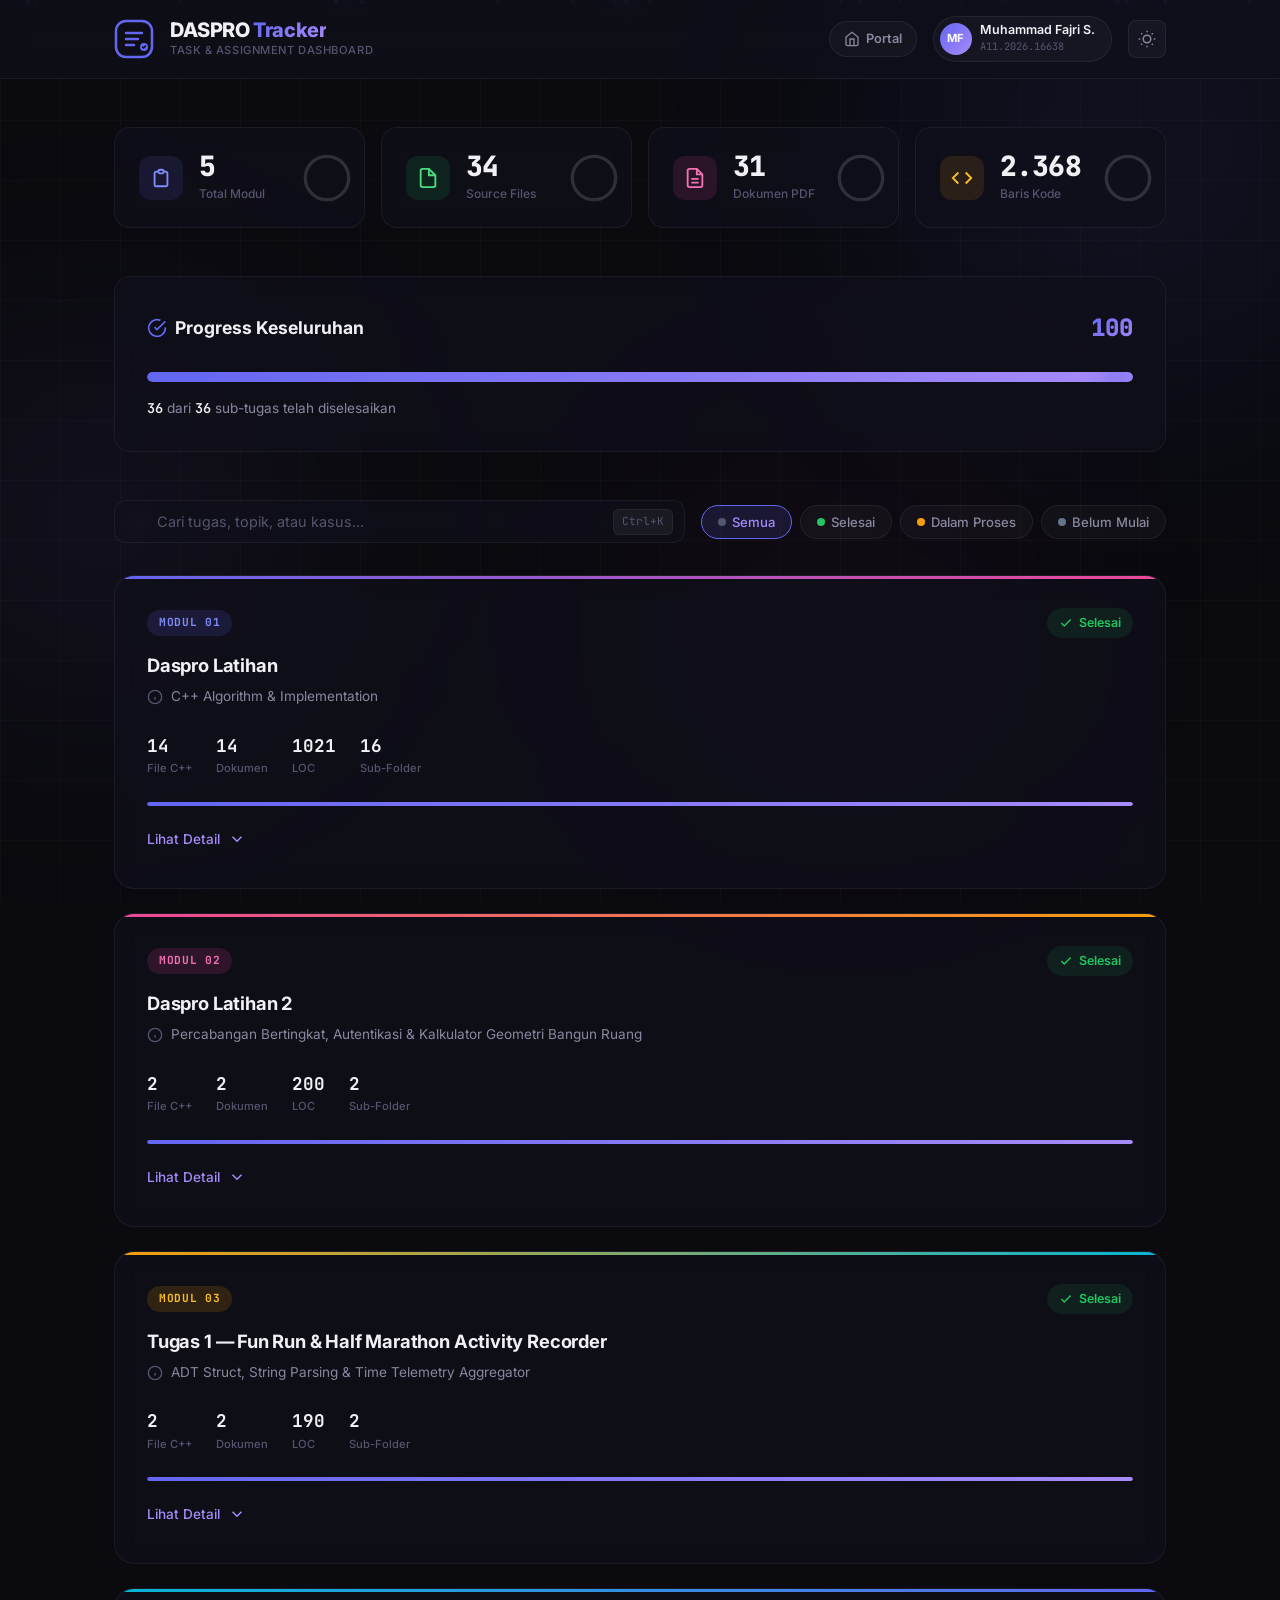
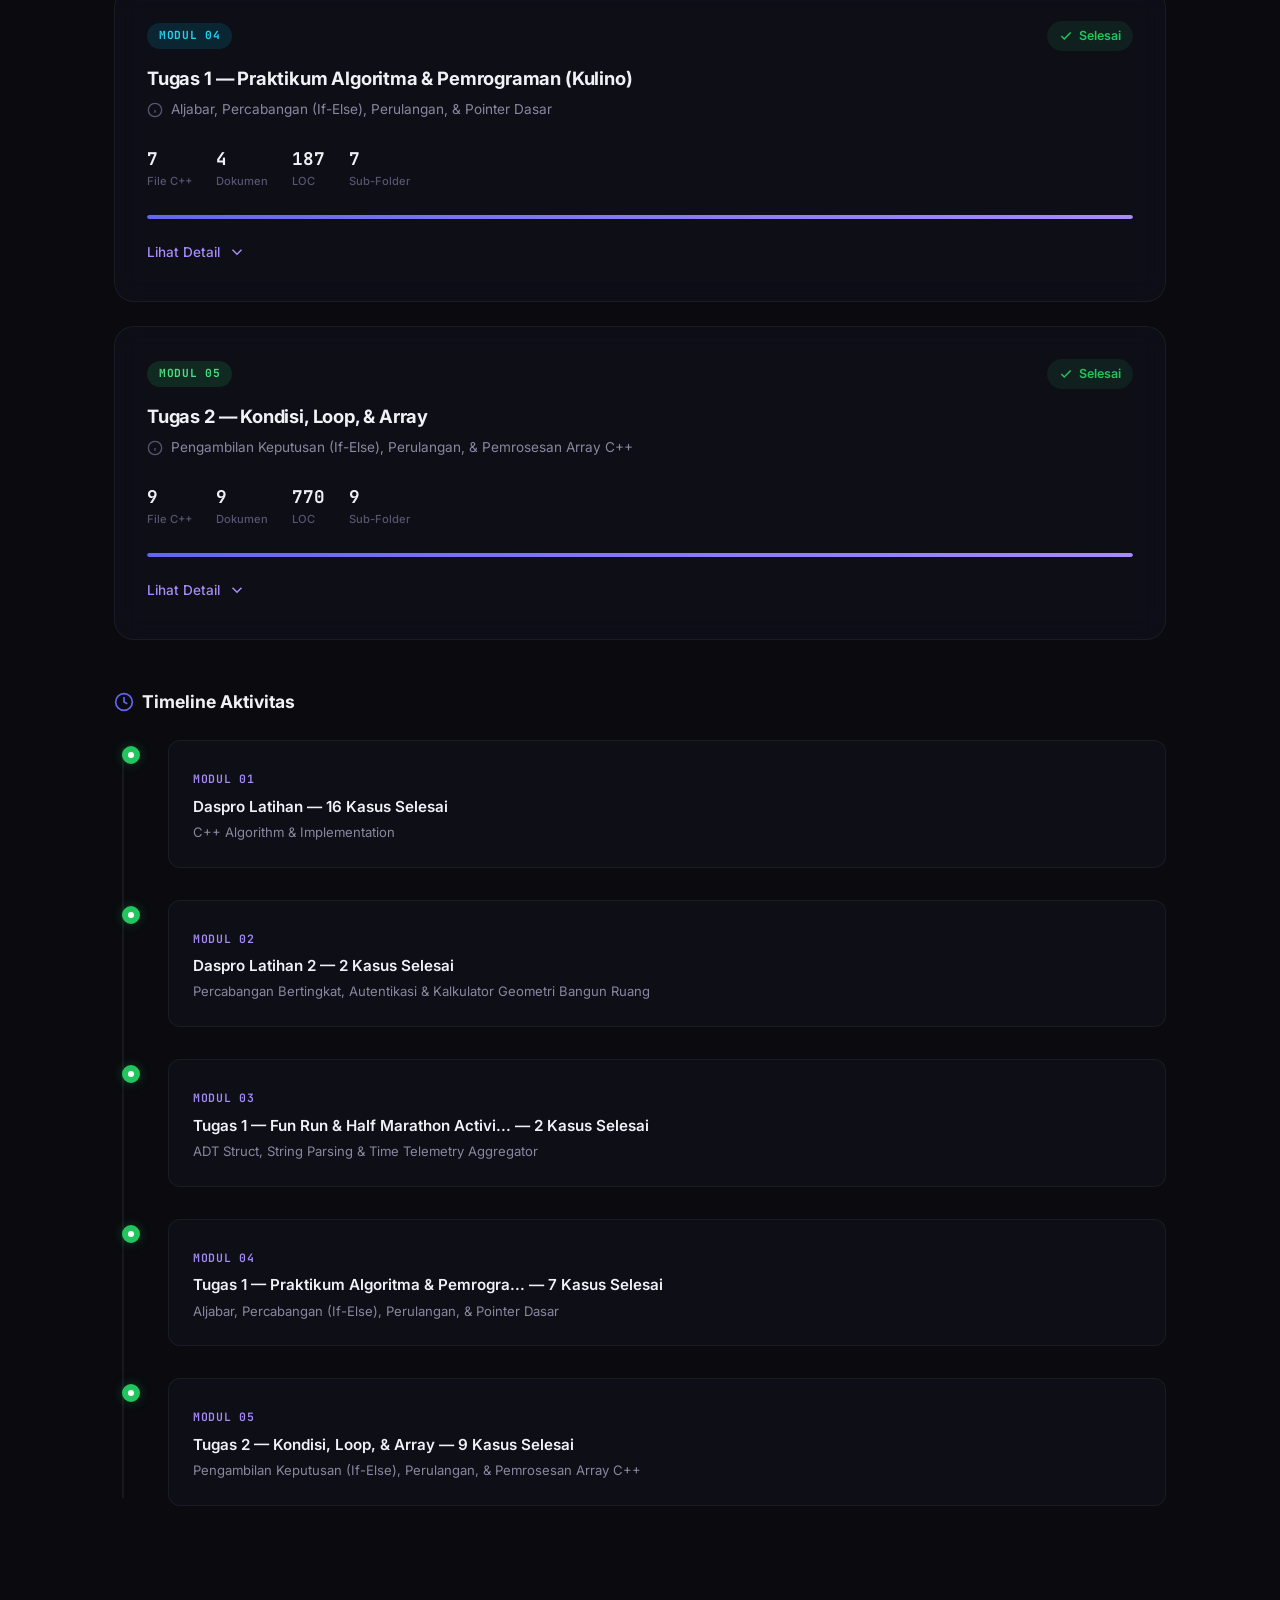
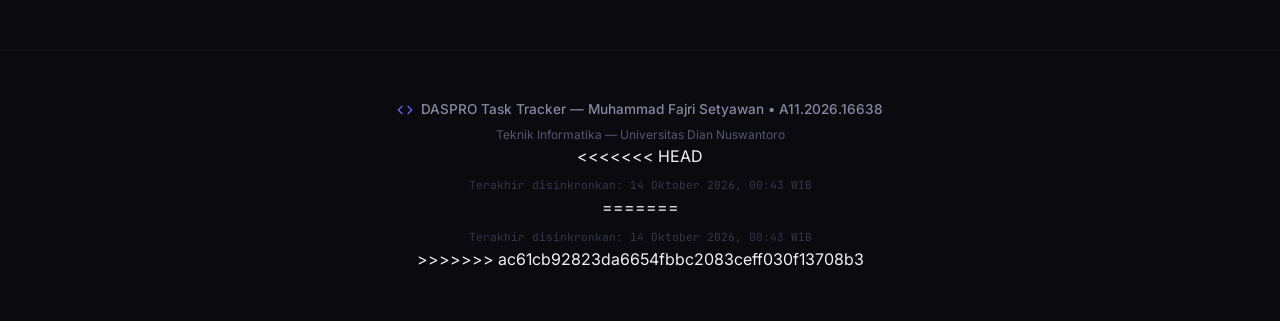
==== task-tracker/index.html @ f9e76f20 "docs(sync): auto-sync assignment catalog, task tracker, and statistics [skip ci]" ====
<!DOCTYPE html>
<html lang="id">
<head>
    <meta charset="UTF-8">
    <meta name="viewport" content="width=device-width, initial-scale=1.0">
    <title>DASPRO Task Tracker — Muhammad Fajri Setyawan</title>
    <meta name="description" content="Dashboard pengecekan tugas Dasar Pemrograman (DASPRO) — Teknik Informatika UDINUS, NIM A11.2026.16638">
    <link rel="preconnect" href="https://fonts.googleapis.com">
    <link rel="preconnect" href="https://fonts.gstatic.com" crossorigin>
    <link href="https://fonts.googleapis.com/css2?family=Inter:wght@300;400;500;600;700;800;900&family=JetBrains+Mono:wght@400;500;600&display=swap" rel="stylesheet">
    <link rel="stylesheet" href="./style.css">
    <link rel="stylesheet" href="/task-tracker/style.css">
</head>
<body>
    <!-- Animated Background -->
    <div class="bg-grid"></div>
    <div class="bg-glow bg-glow-1"></div>
    <div class="bg-glow bg-glow-2"></div>
    <div class="bg-glow bg-glow-3"></div>

    <!-- Floating Particles -->
    <div id="particles"></div>

    <!-- Header -->
    <header class="header">
        <div class="container">
            <div class="header-content">
                <a href="../index.html" class="logo-group" style="text-decoration:none; color:inherit;" title="Kembali ke Portal / Landing Page">
                    <div class="logo-icon">
                        <svg viewBox="0 0 40 40" fill="none">
                            <rect x="2" y="2" width="36" height="36" rx="10" stroke="url(#logoGrad)" stroke-width="2.5"/>
                            <path d="M12 14h16M12 20h12M12 26h8" stroke="url(#logoGrad)" stroke-width="2.5" stroke-linecap="round"/>
                            <circle cx="30" cy="28" r="4" fill="url(#logoGrad)"/>
                            <path d="M28.5 28l1 1 2-2" stroke="#0a0a0f" stroke-width="1.5" stroke-linecap="round" stroke-linejoin="round"/>
                            <defs>
                                <linearGradient id="logoGrad" x1="0" y1="0" x2="40" y2="40">
                                    <stop stop-color="#6366f1"/>
                                    <stop offset="1" stop-color="#a78bfa"/>
                                </linearGradient>
                            </defs>
                        </svg>
                    </div>
                    <div>
                        <h1 class="logo-text">DASPRO <span class="accent">Tracker</span></h1>
                        <p class="logo-sub">Task & Assignment Dashboard</p>
                    </div>
                </a>
                <div class="header-right">
                    <a href="../index.html" class="portal-nav-btn" title="Kembali ke Portal / Landing Page">
                        <svg viewBox="0 0 24 24" fill="none" stroke="currentColor" stroke-width="2" width="16" height="16">
                            <path d="M3 9l9-7 9 7v11a2 2 0 0 1-2 2H5a2 2 0 0 1-2-2z"/>
                            <polyline points="9 22 9 12 15 12 15 22"/>
                        </svg>
                        <span>Portal</span>
                    </a>
                    <div class="student-badge">
                        <div class="avatar">MF</div>
                        <div class="student-info">
                            <span class="student-name">Muhammad Fajri S.</span>
                            <span class="student-nim">A11.2026.16638</span>
                        </div>
                    </div>
                    <button class="theme-toggle" id="themeToggle" title="Toggle Theme">
                        <svg class="icon-sun" viewBox="0 0 24 24" fill="none" stroke="currentColor" stroke-width="2">
                            <circle cx="12" cy="12" r="5"/><path d="M12 1v2M12 21v2M4.22 4.22l1.42 1.42M18.36 18.36l1.42 1.42M1 12h2M21 12h2M4.22 19.78l1.42-1.42M18.36 5.64l1.42-1.42"/>
                        </svg>
                        <svg class="icon-moon" viewBox="0 0 24 24" fill="none" stroke="currentColor" stroke-width="2">
                            <path d="M21 12.79A9 9 0 1111.21 3 7 7 0 0021 12.79z"/>
                        </svg>
                    </button>
                </div>
            </div>
        </div>
    </header>

    <main class="main">
        <div class="container">

            <!-- Stats Overview -->
            <section class="stats-section" id="stats">
                <div class="stats-grid">
                    <div class="stat-card stat-total">
                        <div class="stat-icon">
                            <svg viewBox="0 0 24 24" fill="none" stroke="currentColor" stroke-width="2"><path d="M9 5H7a2 2 0 00-2 2v12a2 2 0 002 2h10a2 2 0 002-2V7a2 2 0 00-2-2h-2M9 5a2 2 0 002 2h2a2 2 0 002-2M9 5a2 2 0 012-2h2a2 2 0 012 2"/></svg>
                        </div>
                        <div class="stat-info">
                            <span class="stat-number" data-target="5">0</span>
                            <span class="stat-label">Total Modul</span>
                        </div>
                        <div class="stat-ring">
                            <svg viewBox="0 0 60 60"><circle cx="30" cy="30" r="26" fill="none" stroke="currentColor" opacity="0.1" stroke-width="4"/><circle class="ring-progress" cx="30" cy="30" r="26" fill="none" stroke="currentColor" stroke-width="4" stroke-linecap="round" stroke-dasharray="163.36" stroke-dashoffset="0"/></svg>
                        </div>
                    </div>
                    <div class="stat-card stat-files">
                        <div class="stat-icon">
                            <svg viewBox="0 0 24 24" fill="none" stroke="currentColor" stroke-width="2"><path d="M13 2H6a2 2 0 00-2 2v16a2 2 0 002 2h12a2 2 0 002-2V9z"/><polyline points="13 2 13 9 20 9"/></svg>
                        </div>
                        <div class="stat-info">
                            <span class="stat-number" data-target="34">0</span>
                            <span class="stat-label">Source Files</span>
                        </div>
                        <div class="stat-ring">
                            <svg viewBox="0 0 60 60"><circle cx="30" cy="30" r="26" fill="none" stroke="currentColor" opacity="0.1" stroke-width="4"/><circle class="ring-progress" cx="30" cy="30" r="26" fill="none" stroke="currentColor" stroke-width="4" stroke-linecap="round" stroke-dasharray="163.36" stroke-dashoffset="0"/></svg>
                        </div>
                    </div>
                    <div class="stat-card stat-docs">
                        <div class="stat-icon">
                            <svg viewBox="0 0 24 24" fill="none" stroke="currentColor" stroke-width="2"><path d="M14 2H6a2 2 0 00-2 2v16a2 2 0 002 2h12a2 2 0 002-2V8z"/><polyline points="14 2 14 8 20 8"/><line x1="16" y1="13" x2="8" y2="13"/><line x1="16" y1="17" x2="8" y2="17"/></svg>
                        </div>
                        <div class="stat-info">
                            <span class="stat-number" data-target="31">0</span>
                            <span class="stat-label">Dokumen PDF</span>
                        </div>
                        <div class="stat-ring">
                            <svg viewBox="0 0 60 60"><circle cx="30" cy="30" r="26" fill="none" stroke="currentColor" opacity="0.1" stroke-width="4"/><circle class="ring-progress" cx="30" cy="30" r="26" fill="none" stroke="currentColor" stroke-width="4" stroke-linecap="round" stroke-dasharray="163.36" stroke-dashoffset="0"/></svg>
                        </div>
                    </div>
                    <div class="stat-card stat-loc">
                        <div class="stat-icon">
                            <svg viewBox="0 0 24 24" fill="none" stroke="currentColor" stroke-width="2"><polyline points="16 18 22 12 16 6"/><polyline points="8 6 2 12 8 18"/></svg>
                        </div>
                        <div class="stat-info">
                            <span class="stat-number" data-target="2368">0</span>
                            <span class="stat-label">Baris Kode</span>
                        </div>
                        <div class="stat-ring">
                            <svg viewBox="0 0 60 60"><circle cx="30" cy="30" r="26" fill="none" stroke="currentColor" opacity="0.1" stroke-width="4"/><circle class="ring-progress" cx="30" cy="30" r="26" fill="none" stroke="currentColor" stroke-width="4" stroke-linecap="round" stroke-dasharray="163.36" stroke-dashoffset="0"/></svg>
                        </div>
                    </div>
                </div>
            </section>

            <!-- Progress Bar -->
            <section class="progress-section">
                <div class="progress-header">
                    <h2 class="section-title">
                        <svg viewBox="0 0 24 24" fill="none" stroke="currentColor" stroke-width="2"><path d="M22 11.08V12a10 10 0 11-5.93-9.14"/><polyline points="22 4 12 14.01 9 11.01"/></svg>
                        Progress Keseluruhan
                    </h2>
                    <span class="progress-percent" id="overallPercent">0%</span>
                </div>
                <div class="progress-bar-container">
                    <div class="progress-bar" id="overallProgress">
                        <div class="progress-glow"></div>
                    </div>
                </div>
                <p class="progress-detail">
                    <span id="completedCount">0</span> dari <span id="totalCount">0</span> sub-tugas telah diselesaikan
                </p>
            </section>

            <!-- Filter / Search -->
            <section class="filter-section">
                <div class="search-box">
                    <svg viewBox="0 0 24 24" fill="none" stroke="currentColor" stroke-width="2"><circle cx="11" cy="11" r="8"/><path d="M21 21l-4.35-4.35"/></svg>
                    <input type="text" id="searchInput" placeholder="Cari tugas, topik, atau kasus..." autocomplete="off">
                    <kbd class="search-shortcut">Ctrl+K</kbd>
                </div>
                <div class="filter-pills">
                    <button class="pill active" data-filter="all">
                        <span class="pill-dot"></span>Semua
                    </button>
                    <button class="pill" data-filter="selesai">
                        <span class="pill-dot done"></span>Selesai
                    </button>
                    <button class="pill" data-filter="proses">
                        <span class="pill-dot progress"></span>Dalam Proses
                    </button>
                    <button class="pill" data-filter="belum">
                        <span class="pill-dot pending"></span>Belum Mulai
                    </button>
                </div>
            </section>

            <!-- Task Cards -->
            <section class="tasks-section" id="tasks">

                <!-- Modul 1: Daspro Latihan -->
                <div class="task-card" data-status="selesai" data-module="1">
                    <div class="card-header">
                        <div class="card-badge modul-1">Modul 01</div>
                        <div class="card-status done">
                            <svg viewBox="0 0 24 24" fill="none" stroke="currentColor" stroke-width="2.5"><polyline points="20 6 9 17 4 12"/></svg>
                            Selesai
                        </div>
                    </div>
                    <h3 class="card-title">Daspro Latihan</h3>
                    <p class="card-topic">
                        <svg viewBox="0 0 24 24" fill="none" stroke="currentColor" stroke-width="2"><circle cx="12" cy="12" r="10"/><path d="M12 16v-4M12 8h.01"/></svg>
                        C++ Algorithm & Implementation
                    </p>
                    <div class="card-stats">
                        <div class="mini-stat">
                            <span class="mini-num">14</span>
                            <span class="mini-label">File C++</span>
                        </div>
                        <div class="mini-stat">
                            <span class="mini-num">14</span>
                            <span class="mini-label">Dokumen</span>
                        </div>
                        <div class="mini-stat">
                            <span class="mini-num">1021</span>
                            <span class="mini-label">LOC</span>
                        </div>
                        <div class="mini-stat">
                            <span class="mini-num">16</span>
                            <span class="mini-label">Sub-Folder</span>
                        </div>
                    </div>
                    <div class="card-progress">
                        <div class="card-progress-bar" style="--progress: 100%"></div>
                    </div>
                    <button class="card-expand" aria-label="Lihat Detail" onclick="toggleExpand(this)">
                        <span>Lihat Detail</span>
                        <svg viewBox="0 0 24 24" fill="none" stroke="currentColor" stroke-width="2"><polyline points="6 9 12 15 18 9"/></svg>
                    </button>
                    <div class="card-details">
                        <div class="details-grid">
                            <div class="detail-item done" data-sub="Kasus 1 — Data Sepatu Sederhana">
                                <div class="check-circle"><svg viewBox="0 0 24 24" fill="none" stroke="currentColor" stroke-width="3"><polyline points="20 6 9 17 4 12"/></svg></div>
                                <div class="detail-info">
                                    <span class="detail-title">Kasus 1 — Data Sepatu Sederhana</span>
                                    <span class="detail-meta">48 LOC • Data Sepatu Sederhana.cpp</span>
                                </div>
                            </div>
                            <div class="detail-item done" data-sub="Kasus 2 — Input Data Sepatu Interaktif">
                                <div class="check-circle"><svg viewBox="0 0 24 24" fill="none" stroke="currentColor" stroke-width="3"><polyline points="20 6 9 17 4 12"/></svg></div>
                                <div class="detail-info">
                                    <span class="detail-title">Kasus 2 — Input Data Sepatu Interaktif</span>
                                    <span class="detail-meta">55 LOC • Input Data Sepatu Interaktif.cpp</span>
                                </div>
                            </div>
                            <div class="detail-item done" data-sub="Kasus 3 — Pencatatan Spesifikasi Lengkap Sepatu">
                                <div class="check-circle"><svg viewBox="0 0 24 24" fill="none" stroke="currentColor" stroke-width="3"><polyline points="20 6 9 17 4 12"/></svg></div>
                                <div class="detail-info">
                                    <span class="detail-title">Kasus 3 — Pencatatan Spesifikasi Lengkap Sepatu</span>
                                    <span class="detail-meta">66 LOC • Pencatatan Spesifikasi Lengkap Sepatu.cpp</span>
                                </div>
                            </div>
                            <div class="detail-item done" data-sub="Kasus 4 — Kalkulasi Nilai Total Aset Stok Sepatu">
                                <div class="check-circle"><svg viewBox="0 0 24 24" fill="none" stroke="currentColor" stroke-width="3"><polyline points="20 6 9 17 4 12"/></svg></div>
                                <div class="detail-info">
                                    <span class="detail-title">Kasus 4 — Kalkulasi Nilai Total Aset Stok Sepatu</span>
                                    <span class="detail-meta">54 LOC • Kalkulasi Nilai Total Aset Stok Sepatu.cpp</span>
                                </div>
                            </div>
                            <div class="detail-item done" data-sub="Kasus 5 — Infografis Koleksi Kendaraan Mahasiswa ADT dan Array">
                                <div class="check-circle"><svg viewBox="0 0 24 24" fill="none" stroke="currentColor" stroke-width="3"><polyline points="20 6 9 17 4 12"/></svg></div>
                                <div class="detail-info">
                                    <span class="detail-title">Kasus 5 — Infografis Koleksi Kendaraan Mahasiswa ADT dan Array</span>
                                    <span class="detail-meta">122 LOC • Koleksi Kendaraan Mahasiswa ADT dan Array.cpp</span>
                                </div>
                            </div>
                            <div class="detail-item done" data-sub="Kasus 6 — Inventaris Barang Pribadi Mahasiswa">
                                <div class="check-circle"><svg viewBox="0 0 24 24" fill="none" stroke="currentColor" stroke-width="3"><polyline points="20 6 9 17 4 12"/></svg></div>
                                <div class="detail-info">
                                    <span class="detail-title">Kasus 6 — Inventaris Barang Pribadi Mahasiswa</span>
                                    <span class="detail-meta">116 LOC • Inventaris Barang Pribadi Mahasiswa.cpp</span>
                                </div>
                            </div>
                            <div class="detail-item done" data-sub="Kasus 7 — Estimasi Tinggi Gedung">
                                <div class="check-circle"><svg viewBox="0 0 24 24" fill="none" stroke="currentColor" stroke-width="3"><polyline points="20 6 9 17 4 12"/></svg></div>
                                <div class="detail-info">
                                    <span class="detail-title">Kasus 7 — Estimasi Tinggi Gedung</span>
                                    <span class="detail-meta">102 LOC • Gedung Udinus.cpp</span>
                                </div>
                            </div>
                            <div class="detail-item done" data-sub="Kasus 1 — Data KTP">
                                <div class="check-circle"><svg viewBox="0 0 24 24" fill="none" stroke="currentColor" stroke-width="3"><polyline points="20 6 9 17 4 12"/></svg></div>
                                <div class="detail-info">
                                    <span class="detail-title">Kasus 1 — Data KTP</span>
                                    <span class="detail-meta">63 LOC • Data KTP.cpp</span>
                                </div>
                            </div>
                            <div class="detail-item done" data-sub="Kasus 2 — Perhitungan Volume Balok">
                                <div class="check-circle"><svg viewBox="0 0 24 24" fill="none" stroke="currentColor" stroke-width="3"><polyline points="20 6 9 17 4 12"/></svg></div>
                                <div class="detail-info">
                                    <span class="detail-title">Kasus 2 — Perhitungan Volume Balok</span>
                                    <span class="detail-meta">44 LOC • Perhitungan Volume Balok.cpp</span>
                                </div>
                            </div>
                            <div class="detail-item done" data-sub="Kasus 3 — Rata Rata Volume Dua Kardus">
                                <div class="check-circle"><svg viewBox="0 0 24 24" fill="none" stroke="currentColor" stroke-width="3"><polyline points="20 6 9 17 4 12"/></svg></div>
                                <div class="detail-info">
                                    <span class="detail-title">Kasus 3 — Rata Rata Volume Dua Kardus</span>
                                    <span class="detail-meta">68 LOC • Rata Rata Volume Dua Kardus.cpp</span>
                                </div>
                            </div>
                            <div class="detail-item done" data-sub="Kasus 4 — Fungsi Matematika Persamaan Kubik">
                                <div class="check-circle"><svg viewBox="0 0 24 24" fill="none" stroke="currentColor" stroke-width="3"><polyline points="20 6 9 17 4 12"/></svg></div>
                                <div class="detail-info">
                                    <span class="detail-title">Kasus 4 — Fungsi Matematika Persamaan Kubik</span>
                                    <span class="detail-meta">37 LOC • Fungsi Matematika Persamaan Kubik.cpp</span>
                                </div>
                            </div>
                            <div class="detail-item done" data-sub="Kasus 5 — Kepemilikan Sepatu Mahasiswa">
                                <div class="check-circle"><svg viewBox="0 0 24 24" fill="none" stroke="currentColor" stroke-width="3"><polyline points="20 6 9 17 4 12"/></svg></div>
                                <div class="detail-info">
                                    <span class="detail-title">Kasus 5 — Kepemilikan Sepatu Mahasiswa</span>
                                    <span class="detail-meta">96 LOC • Kepemilikan Sepatu Mahasiswa.cpp</span>
                                </div>
                            </div>
                            <div class="detail-item done" data-sub="Kasus 6 — Perbandingan Dan Pengurutan 3 Bilangan">
                                <div class="check-circle"><svg viewBox="0 0 24 24" fill="none" stroke="currentColor" stroke-width="3"><polyline points="20 6 9 17 4 12"/></svg></div>
                                <div class="detail-info">
                                    <span class="detail-title">Kasus 6 — Perbandingan Dan Pengurutan 3 Bilangan</span>
                                    <span class="detail-meta">77 LOC • Perbandingan Dan Pengurutan 3 Bilangan.cpp</span>
                                </div>
                            </div>
                            <div class="detail-item done" data-sub="Kasus 7 — Konversi Angka Menjadi Kata">
                                <div class="check-circle"><svg viewBox="0 0 24 24" fill="none" stroke="currentColor" stroke-width="3"><polyline points="20 6 9 17 4 12"/></svg></div>
                                <div class="detail-info">
                                    <span class="detail-title">Kasus 7 — Konversi Angka Menjadi Kata</span>
                                    <span class="detail-meta">73 LOC • Konversi Angka Menjadi Kata.cpp</span>
                                </div>
                            </div>
                        </div>
                    </div>
                </div>

                <!-- Modul 2: Daspro Latihan 2 -->
                <div class="task-card" data-status="selesai" data-module="2">
                    <div class="card-header">
                        <div class="card-badge modul-2">Modul 02</div>
                        <div class="card-status done">
                            <svg viewBox="0 0 24 24" fill="none" stroke="currentColor" stroke-width="2.5"><polyline points="20 6 9 17 4 12"/></svg>
                            Selesai
                        </div>
                    </div>
                    <h3 class="card-title">Daspro Latihan 2</h3>
                    <p class="card-topic">
                        <svg viewBox="0 0 24 24" fill="none" stroke="currentColor" stroke-width="2"><circle cx="12" cy="12" r="10"/><path d="M12 16v-4M12 8h.01"/></svg>
                        Percabangan Bertingkat, Autentikasi & Kalkulator Geometri Bangun Ruang
                    </p>
                    <div class="card-stats">
                        <div class="mini-stat">
                            <span class="mini-num">2</span>
                            <span class="mini-label">File C++</span>
                        </div>
                        <div class="mini-stat">
                            <span class="mini-num">2</span>
                            <span class="mini-label">Dokumen</span>
                        </div>
                        <div class="mini-stat">
                            <span class="mini-num">200</span>
                            <span class="mini-label">LOC</span>
                        </div>
                        <div class="mini-stat">
                            <span class="mini-num">2</span>
                            <span class="mini-label">Sub-Folder</span>
                        </div>
                    </div>
                    <div class="card-progress">
                        <div class="card-progress-bar" style="--progress: 100%"></div>
                    </div>
                    <button class="card-expand" aria-label="Lihat Detail" onclick="toggleExpand(this)">
                        <span>Lihat Detail</span>
                        <svg viewBox="0 0 24 24" fill="none" stroke="currentColor" stroke-width="2"><polyline points="6 9 12 15 18 9"/></svg>
                    </button>
                    <div class="card-details">
                        <div class="details-grid">
                            <div class="detail-item done" data-sub="Kasus 1 — Autentikasi Login Bertingkat">
                                <div class="check-circle"><svg viewBox="0 0 24 24" fill="none" stroke="currentColor" stroke-width="3"><polyline points="20 6 9 17 4 12"/></svg></div>
                                <div class="detail-info">
                                    <span class="detail-title">Kasus 1 — Autentikasi Login Bertingkat</span>
                                    <span class="detail-meta">77 LOC • Autentikasi Login Bertingkat.cpp</span>
                                </div>
                            </div>
                            <div class="detail-item done" data-sub="Kasus 2 — Kalkulator Geometri Bangun Ruang">
                                <div class="check-circle"><svg viewBox="0 0 24 24" fill="none" stroke="currentColor" stroke-width="3"><polyline points="20 6 9 17 4 12"/></svg></div>
                                <div class="detail-info">
                                    <span class="detail-title">Kasus 2 — Kalkulator Geometri Bangun Ruang</span>
                                    <span class="detail-meta">123 LOC • Kalkulator Geometri Bangun Ruang.cpp</span>
                                </div>
                            </div>
                        </div>
                    </div>
                </div>

                <!-- Modul 3: Tugas 1 — Fun Run & Half Marathon Activity Recorder -->
                <div class="task-card" data-status="selesai" data-module="3">
                    <div class="card-header">
                        <div class="card-badge modul-3">Modul 03</div>
                        <div class="card-status done">
                            <svg viewBox="0 0 24 24" fill="none" stroke="currentColor" stroke-width="2.5"><polyline points="20 6 9 17 4 12"/></svg>
                            Selesai
                        </div>
                    </div>
                    <h3 class="card-title">Tugas 1 — Fun Run & Half Marathon Activity Recorder</h3>
                    <p class="card-topic">
                        <svg viewBox="0 0 24 24" fill="none" stroke="currentColor" stroke-width="2"><circle cx="12" cy="12" r="10"/><path d="M12 16v-4M12 8h.01"/></svg>
                        ADT Struct, String Parsing & Time Telemetry Aggregator
                    </p>
                    <div class="card-stats">
                        <div class="mini-stat">
                            <span class="mini-num">2</span>
                            <span class="mini-label">File C++</span>
                        </div>
                        <div class="mini-stat">
                            <span class="mini-num">2</span>
                            <span class="mini-label">Dokumen</span>
                        </div>
                        <div class="mini-stat">
                            <span class="mini-num">190</span>
                            <span class="mini-label">LOC</span>
                        </div>
                        <div class="mini-stat">
                            <span class="mini-num">2</span>
                            <span class="mini-label">Sub-Folder</span>
                        </div>
                    </div>
                    <div class="card-progress">
                        <div class="card-progress-bar" style="--progress: 100%"></div>
                    </div>
                    <button class="card-expand" aria-label="Lihat Detail" onclick="toggleExpand(this)">
                        <span>Lihat Detail</span>
                        <svg viewBox="0 0 24 24" fill="none" stroke="currentColor" stroke-width="2"><polyline points="6 9 12 15 18 9"/></svg>
                    </button>
                    <div class="card-details">
                        <div class="details-grid">
                            <div class="detail-item done" data-sub="Pencatatan Data Lari Circle Nadia (ADT Struct)">
                                <div class="check-circle"><svg viewBox="0 0 24 24" fill="none" stroke="currentColor" stroke-width="3"><polyline points="20 6 9 17 4 12"/></svg></div>
                                <div class="detail-info">
                                    <span class="detail-title">Pencatatan Data Lari Circle Nadia (ADT Struct)</span>
                                    <span class="detail-meta">101 LOC • CircleLari.cpp</span>
                                </div>
                            </div>
                            <div class="detail-item done" data-sub="Rekap KM Splits Half-Marathon (ADT Struct)">
                                <div class="check-circle"><svg viewBox="0 0 24 24" fill="none" stroke="currentColor" stroke-width="3"><polyline points="20 6 9 17 4 12"/></svg></div>
                                <div class="detail-info">
                                    <span class="detail-title">Rekap KM Splits Half-Marathon (ADT Struct)</span>
                                    <span class="detail-meta">89 LOC • HalfMarathon.cpp</span>
                                </div>
                            </div>
                        </div>
                    </div>
                </div>

                <!-- Modul 4: Tugas 1 — Praktikum Algoritma & Pemrograman (Kulino) -->
                <div class="task-card" data-status="selesai" data-module="4">
                    <div class="card-header">
                        <div class="card-badge modul-4">Modul 04</div>
                        <div class="card-status done">
                            <svg viewBox="0 0 24 24" fill="none" stroke="currentColor" stroke-width="2.5"><polyline points="20 6 9 17 4 12"/></svg>
                            Selesai
                        </div>
                    </div>
                    <h3 class="card-title">Tugas 1 — Praktikum Algoritma & Pemrograman (Kulino)</h3>
                    <p class="card-topic">
                        <svg viewBox="0 0 24 24" fill="none" stroke="currentColor" stroke-width="2"><circle cx="12" cy="12" r="10"/><path d="M12 16v-4M12 8h.01"/></svg>
                        Aljabar, Percabangan (If-Else), Perulangan, & Pointer Dasar
                    </p>
                    <div class="card-stats">
                        <div class="mini-stat">
                            <span class="mini-num">7</span>
                            <span class="mini-label">File C++</span>
                        </div>
                        <div class="mini-stat">
                            <span class="mini-num">4</span>
                            <span class="mini-label">Dokumen</span>
                        </div>
                        <div class="mini-stat">
                            <span class="mini-num">187</span>
                            <span class="mini-label">LOC</span>
                        </div>
                        <div class="mini-stat">
                            <span class="mini-num">7</span>
                            <span class="mini-label">Sub-Folder</span>
                        </div>
                    </div>
                    <div class="card-progress">
                        <div class="card-progress-bar" style="--progress: 100%"></div>
                    </div>
                    <button class="card-expand" aria-label="Lihat Detail" onclick="toggleExpand(this)">
                        <span>Lihat Detail</span>
                        <svg viewBox="0 0 24 24" fill="none" stroke="currentColor" stroke-width="2"><polyline points="6 9 12 15 18 9"/></svg>
                    </button>
                    <div class="card-details">
                        <div class="details-grid">
                            <div class="detail-item done" data-sub="Kasus 1 — A11.2026.16638">
                                <div class="check-circle"><svg viewBox="0 0 24 24" fill="none" stroke="currentColor" stroke-width="3"><polyline points="20 6 9 17 4 12"/></svg></div>
                                <div class="detail-info">
                                    <span class="detail-title">Kasus 1 — A11.2026.16638</span>
                                    <span class="detail-meta">34 LOC • PAS_Kasus1_A11.2026.16638.cpp</span>
                                </div>
                            </div>
                            <div class="detail-item done" data-sub="Kasus 2 — A11.2026.16638">
                                <div class="check-circle"><svg viewBox="0 0 24 24" fill="none" stroke="currentColor" stroke-width="3"><polyline points="20 6 9 17 4 12"/></svg></div>
                                <div class="detail-info">
                                    <span class="detail-title">Kasus 2 — A11.2026.16638</span>
                                    <span class="detail-meta">29 LOC • PAS_Kasus2_A11.2026.16638.cpp</span>
                                </div>
                            </div>
                            <div class="detail-item done" data-sub="Kasus 3 — A11.2026.16638">
                                <div class="check-circle"><svg viewBox="0 0 24 24" fill="none" stroke="currentColor" stroke-width="3"><polyline points="20 6 9 17 4 12"/></svg></div>
                                <div class="detail-info">
                                    <span class="detail-title">Kasus 3 — A11.2026.16638</span>
                                    <span class="detail-meta">21 LOC • PAS_Kasus3_A11.2026.16638.cpp</span>
                                </div>
                            </div>
                            <div class="detail-item done" data-sub="Kasus 4 — A11.2026.16638">
                                <div class="check-circle"><svg viewBox="0 0 24 24" fill="none" stroke="currentColor" stroke-width="3"><polyline points="20 6 9 17 4 12"/></svg></div>
                                <div class="detail-info">
                                    <span class="detail-title">Kasus 4 — A11.2026.16638</span>
                                    <span class="detail-meta">29 LOC • PAS_Kasus4_A11.2026.16638.cpp</span>
                                </div>
                            </div>
                            <div class="detail-item done" data-sub="Kasus 4 — A11.2026.16638">
                                <div class="check-circle"><svg viewBox="0 0 24 24" fill="none" stroke="currentColor" stroke-width="3"><polyline points="20 6 9 17 4 12"/></svg></div>
                                <div class="detail-info">
                                    <span class="detail-title">Kasus 4 — A11.2026.16638</span>
                                    <span class="detail-meta">0 B • PAS_Kasus4_A11.2026.16638.h</span>
                                </div>
                            </div>
                            <div class="detail-item done" data-sub="Kasus 5 — A11.2026.16638">
                                <div class="check-circle"><svg viewBox="0 0 24 24" fill="none" stroke="currentColor" stroke-width="3"><polyline points="20 6 9 17 4 12"/></svg></div>
                                <div class="detail-info">
                                    <span class="detail-title">Kasus 5 — A11.2026.16638</span>
                                    <span class="detail-meta">18 LOC • PAS_Kasus5_A11.2026.16638.cpp</span>
                                </div>
                            </div>
                            <div class="detail-item done" data-sub="Kasus 6 — A11.2026.16638">
                                <div class="check-circle"><svg viewBox="0 0 24 24" fill="none" stroke="currentColor" stroke-width="3"><polyline points="20 6 9 17 4 12"/></svg></div>
                                <div class="detail-info">
                                    <span class="detail-title">Kasus 6 — A11.2026.16638</span>
                                    <span class="detail-meta">36 LOC • PAS_Kasus6_A11.2026.16638.cpp</span>
                                </div>
                            </div>
                            <div class="detail-item done" data-sub="Kasus 6 — A11.2026.16638">
                                <div class="check-circle"><svg viewBox="0 0 24 24" fill="none" stroke="currentColor" stroke-width="3"><polyline points="20 6 9 17 4 12"/></svg></div>
                                <div class="detail-info">
                                    <span class="detail-title">Kasus 6 — A11.2026.16638</span>
                                    <span class="detail-meta">0 B • PAS_Kasus6_A11.2026.16638.h</span>
                                </div>
                            </div>
                            <div class="detail-item done" data-sub="Kasus 7 — A11.2026.16638">
                                <div class="check-circle"><svg viewBox="0 0 24 24" fill="none" stroke="currentColor" stroke-width="3"><polyline points="20 6 9 17 4 12"/></svg></div>
                                <div class="detail-info">
                                    <span class="detail-title">Kasus 7 — A11.2026.16638</span>
                                    <span class="detail-meta">20 LOC • PAS_Kasus7_A11.2026.16638.cpp</span>
                                </div>
                            </div>
                        </div>
                    </div>
                </div>

                <!-- Modul 5: Tugas 2 — Kondisi, Loop, & Array -->
                <div class="task-card" data-status="selesai" data-module="5">
                    <div class="card-header">
                        <div class="card-badge modul-5">Modul 05</div>
                        <div class="card-status done">
                            <svg viewBox="0 0 24 24" fill="none" stroke="currentColor" stroke-width="2.5"><polyline points="20 6 9 17 4 12"/></svg>
                            Selesai
                        </div>
                    </div>
                    <h3 class="card-title">Tugas 2 — Kondisi, Loop, & Array</h3>
                    <p class="card-topic">
                        <svg viewBox="0 0 24 24" fill="none" stroke="currentColor" stroke-width="2"><circle cx="12" cy="12" r="10"/><path d="M12 16v-4M12 8h.01"/></svg>
                        Pengambilan Keputusan (If-Else), Perulangan, & Pemrosesan Array C++
                    </p>
                    <div class="card-stats">
                        <div class="mini-stat">
                            <span class="mini-num">9</span>
                            <span class="mini-label">File C++</span>
                        </div>
                        <div class="mini-stat">
                            <span class="mini-num">9</span>
                            <span class="mini-label">Dokumen</span>
                        </div>
                        <div class="mini-stat">
                            <span class="mini-num">770</span>
                            <span class="mini-label">LOC</span>
                        </div>
                        <div class="mini-stat">
                            <span class="mini-num">9</span>
                            <span class="mini-label">Sub-Folder</span>
                        </div>
                    </div>
                    <div class="card-progress">
                        <div class="card-progress-bar" style="--progress: 100%"></div>
                    </div>
                    <button class="card-expand" aria-label="Lihat Detail" onclick="toggleExpand(this)">
                        <span>Lihat Detail</span>
                        <svg viewBox="0 0 24 24" fill="none" stroke="currentColor" stroke-width="2"><polyline points="6 9 12 15 18 9"/></svg>
                    </button>
                    <div class="card-details">
                        <div class="details-grid">
                            <div class="detail-item done" data-sub="Kasus 1 — Membandingkan Harga Sepatu">
                                <div class="check-circle"><svg viewBox="0 0 24 24" fill="none" stroke="currentColor" stroke-width="3"><polyline points="20 6 9 17 4 12"/></svg></div>
                                <div class="detail-info">
                                    <span class="detail-title">Kasus 1 — Membandingkan Harga Sepatu</span>
                                    <span class="detail-meta">121 LOC • Membandingkan Harga Sepatu.cpp</span>
                                </div>
                            </div>
                            <div class="detail-item done" data-sub="Kasus 2 — Data Sepatu Anggota Circle Lari">
                                <div class="check-circle"><svg viewBox="0 0 24 24" fill="none" stroke="currentColor" stroke-width="3"><polyline points="20 6 9 17 4 12"/></svg></div>
                                <div class="detail-info">
                                    <span class="detail-title">Kasus 2 — Data Sepatu Anggota Circle Lari</span>
                                    <span class="detail-meta">94 LOC • Data Sepatu Anggota Circle Lari.cpp</span>
                                </div>
                            </div>
                            <div class="detail-item done" data-sub="Kasus 3 — Mencari Nilai Terbesar Dari 5 Data Sepatu">
                                <div class="check-circle"><svg viewBox="0 0 24 24" fill="none" stroke="currentColor" stroke-width="3"><polyline points="20 6 9 17 4 12"/></svg></div>
                                <div class="detail-info">
                                    <span class="detail-title">Kasus 3 — Mencari Nilai Terbesar Dari 5 Data Sepatu</span>
                                    <span class="detail-meta">67 LOC • Mencari Nilai Terbesar Dari 5 Data Sepatu.cpp</span>
                                </div>
                            </div>
                            <div class="detail-item done" data-sub="Kasus 4 — Modifikasi Pengaturan Dari Besar ke Kecil">
                                <div class="check-circle"><svg viewBox="0 0 24 24" fill="none" stroke="currentColor" stroke-width="3"><polyline points="20 6 9 17 4 12"/></svg></div>
                                <div class="detail-info">
                                    <span class="detail-title">Kasus 4 — Modifikasi Pengaturan Dari Besar ke Kecil</span>
                                    <span class="detail-meta">80 LOC • Modifikasi Pengaturan Dari Besar ke Kecil.cpp</span>
                                </div>
                            </div>
                            <div class="detail-item done" data-sub="Kasus 5 — Analisis Klasifikasi Karakteristik Bilangan Bulat">
                                <div class="check-circle"><svg viewBox="0 0 24 24" fill="none" stroke="currentColor" stroke-width="3"><polyline points="20 6 9 17 4 12"/></svg></div>
                                <div class="detail-info">
                                    <span class="detail-title">Kasus 5 — Analisis Klasifikasi Karakteristik Bilangan Bulat</span>
                                    <span class="detail-meta">90 LOC • Analisis Klasifikasi Karakteristik Bilangan Bulat.cpp</span>
                                </div>
                            </div>
                            <div class="detail-item done" data-sub="Kasus 6 — Pengurutan Tiga Bilangan Bulat Dari Nilai Terbesar Menuju terkecil">
                                <div class="check-circle"><svg viewBox="0 0 24 24" fill="none" stroke="currentColor" stroke-width="3"><polyline points="20 6 9 17 4 12"/></svg></div>
                                <div class="detail-info">
                                    <span class="detail-title">Kasus 6 — Pengurutan Tiga Bilangan Bulat Dari Nilai Terbesar Menuju terkecil</span>
                                    <span class="detail-meta">82 LOC • Pengurutan Tiga Bilangan Bulat Dari Nilai Terbesar Menuju terkecil.cpp</span>
                                </div>
                            </div>
                            <div class="detail-item done" data-sub="Kasus 7 — Translasi Bilangan Bulat Rentang 1 - 100 Menjadi String">
                                <div class="check-circle"><svg viewBox="0 0 24 24" fill="none" stroke="currentColor" stroke-width="3"><polyline points="20 6 9 17 4 12"/></svg></div>
                                <div class="detail-info">
                                    <span class="detail-title">Kasus 7 — Translasi Bilangan Bulat Rentang 1 - 100 Menjadi String</span>
                                    <span class="detail-meta">101 LOC • Translasi Bilangan Bulat Rentang 1 - 100 Menjadi String.cpp</span>
                                </div>
                            </div>
                            <div class="detail-item done" data-sub="Kasus 8 — Translasi Kode Angka Menjadi Teks Representasif Menggunakan Struktur Pemilihan Bertingkat">
                                <div class="check-circle"><svg viewBox="0 0 24 24" fill="none" stroke="currentColor" stroke-width="3"><polyline points="20 6 9 17 4 12"/></svg></div>
                                <div class="detail-info">
                                    <span class="detail-title">Kasus 8 — Translasi Kode Angka Menjadi Teks Representasif Menggunakan Struktur Pemilihan Bertingkat</span>
                                    <span class="detail-meta">69 LOC • Translasi Kode Angka Menjadi Teks Representasif Menggunakan Struktur Pemilihan Bertingkat.cpp</span>
                                </div>
                            </div>
                            <div class="detail-item done" data-sub="Kasus 9 — Komparasi Massa Dua Semangka Untuk Penentuan Bobot Terbesar">
                                <div class="check-circle"><svg viewBox="0 0 24 24" fill="none" stroke="currentColor" stroke-width="3"><polyline points="20 6 9 17 4 12"/></svg></div>
                                <div class="detail-info">
                                    <span class="detail-title">Kasus 9 — Komparasi Massa Dua Semangka Untuk Penentuan Bobot Terbesar</span>
                                    <span class="detail-meta">66 LOC • komparasi massa dua semangka untuk penentuan bobot terbesar.cpp</span>
                                </div>
                            </div>
                        </div>
                    </div>
                </div>
            </section>

            <!-- Timeline -->
            <section class="timeline-section">
                <h2 class="section-title">
                    <svg viewBox="0 0 24 24" fill="none" stroke="currentColor" stroke-width="2"><circle cx="12" cy="12" r="10"/><polyline points="12 6 12 12 16 14"/></svg>
                    Timeline Aktivitas
                </h2>
                <div class="timeline">
                    <div class="timeline-item">
                        <div class="timeline-dot done"></div>
                        <div class="timeline-content">
                            <span class="timeline-date">Modul 01</span>
                            <h4>Daspro Latihan — 16 Kasus Selesai</h4>
                            <p>C++ Algorithm & Implementation</p>
                        </div>
                    </div>
                    <div class="timeline-item">
                        <div class="timeline-dot done"></div>
                        <div class="timeline-content">
                            <span class="timeline-date">Modul 02</span>
                            <h4>Daspro Latihan 2 — 2 Kasus Selesai</h4>
                            <p>Percabangan Bertingkat, Autentikasi & Kalkulator Geometri Bangun Ruang</p>
                        </div>
                    </div>
                    <div class="timeline-item">
                        <div class="timeline-dot done"></div>
                        <div class="timeline-content">
                            <span class="timeline-date">Modul 03</span>
                            <h4>Tugas 1 — Fun Run & Half Marathon Activi... — 2 Kasus Selesai</h4>
                            <p>ADT Struct, String Parsing & Time Telemetry Aggregator</p>
                        </div>
                    </div>
                    <div class="timeline-item">
                        <div class="timeline-dot done"></div>
                        <div class="timeline-content">
                            <span class="timeline-date">Modul 04</span>
                            <h4>Tugas 1 — Praktikum Algoritma & Pemrogra... — 7 Kasus Selesai</h4>
                            <p>Aljabar, Percabangan (If-Else), Perulangan, & Pointer Dasar</p>
                        </div>
                    </div>
                    <div class="timeline-item">
                        <div class="timeline-dot done"></div>
                        <div class="timeline-content">
                            <span class="timeline-date">Modul 05</span>
                            <h4>Tugas 2 — Kondisi, Loop, & Array — 9 Kasus Selesai</h4>
                            <p>Pengambilan Keputusan (If-Else), Perulangan, & Pemrosesan Array C++</p>
                        </div>
                    </div>
                </div>
            </section>

        </div>
    </main>

    <!-- Footer -->
    <footer class="footer">
        <div class="container">
            <div class="footer-content">
                <p class="footer-text">
                    <svg viewBox="0 0 24 24" fill="none" stroke="currentColor" stroke-width="2" width="16" height="16"><polyline points="16 18 22 12 16 6"/><polyline points="8 6 2 12 8 18"/></svg>
                    DASPRO Task Tracker — Muhammad Fajri Setyawan • A11.2026.16638
                </p>
                <p class="footer-sub">Teknik Informatika — Universitas Dian Nuswantoro</p>
<<<<<<< HEAD
                <p class="footer-sync">Terakhir disinkronkan: 14 Oktober 2026, 00:43 WIB</p>
=======
                <p class="footer-sync">Terakhir disinkronkan: 14 Oktober 2026, 00:43 WIB</p>
>>>>>>> ac61cb92823da6654fbbc2083ceff030f13708b3
            </div>
        </div>
    </footer>

    <script src="./script.js" defer></script>
    <script src="/task-tracker/script.js" defer></script>
</body>
</html>
---- task-tracker/style.css ----
/* ============================================
   DASPRO TASK TRACKER — PREMIUM DESIGN SYSTEM
   ============================================ */

/* === CSS Custom Properties === */
:root {
    /* Colors — Dark Mode (Default) */
    --bg-primary: #0a0a0f;
    --bg-secondary: #111118;
    --bg-card: rgba(17, 17, 28, 0.7);
    --bg-card-hover: rgba(25, 25, 40, 0.85);
    --bg-glass: rgba(255, 255, 255, 0.03);
    --bg-input: rgba(255, 255, 255, 0.05);

    --text-primary: #f0f0f5;
    --text-secondary: #8888a0;
    --text-muted: #555570;

    --border-color: rgba(255, 255, 255, 0.06);
    --border-hover: rgba(255, 255, 255, 0.12);

    /* Accent Palette */
    --accent-primary: #6366f1;
    --accent-secondary: #a78bfa;
    --accent-glow: rgba(99, 102, 241, 0.15);
    --accent-gradient: linear-gradient(135deg, #6366f1, #a78bfa);

    /* Status Colors */
    --color-done: #22c55e;
    --color-done-bg: rgba(34, 197, 94, 0.1);
    --color-done-glow: rgba(34, 197, 94, 0.3);
    --color-progress: #f59e0b;
    --color-progress-bg: rgba(245, 158, 11, 0.1);
    --color-pending: #64748b;
    --color-pending-bg: rgba(100, 116, 139, 0.1);

    /* Modul Badge Colors */
    --modul-1: #6366f1;
    --modul-2: #ec4899;
    --modul-3: #f59e0b;
    --modul-4: #06b6d4;

    /* Spacing */
    --space-xs: 0.25rem;
    --space-sm: 0.5rem;
    --space-md: 1rem;
    --space-lg: 1.5rem;
    --space-xl: 2rem;
    --space-2xl: 3rem;
    --space-3xl: 4rem;

    /* Border Radius */
    --radius-sm: 8px;
    --radius-md: 12px;
    --radius-lg: 16px;
    --radius-xl: 20px;
    --radius-full: 9999px;

    /* Transitions */
    --transition-fast: 150ms cubic-bezier(0.4, 0, 0.2, 1);
    --transition-base: 250ms cubic-bezier(0.4, 0, 0.2, 1);
    --transition-smooth: 400ms cubic-bezier(0.16, 1, 0.3, 1);
    --transition-spring: 500ms cubic-bezier(0.34, 1.56, 0.64, 1);

    /* Shadows */
    --shadow-sm: 0 1px 2px rgba(0, 0, 0, 0.3);
    --shadow-md: 0 4px 12px rgba(0, 0, 0, 0.4);
    --shadow-lg: 0 8px 32px rgba(0, 0, 0, 0.5);
    --shadow-glow: 0 0 40px rgba(99, 102, 241, 0.1);
}

/* Light Mode */
[data-theme="light"] {
    --bg-primary: #f8f9fc;
    --bg-secondary: #ffffff;
    --bg-card: rgba(255, 255, 255, 0.85);
    --bg-card-hover: rgba(255, 255, 255, 0.95);
    --bg-glass: rgba(0, 0, 0, 0.02);
    --bg-input: rgba(0, 0, 0, 0.04);

    --text-primary: #1a1a2e;
    --text-secondary: #64648a;
    --text-muted: #9999b0;

    --border-color: rgba(0, 0, 0, 0.08);
    --border-hover: rgba(0, 0, 0, 0.15);

    --accent-glow: rgba(99, 102, 241, 0.08);

    --shadow-sm: 0 1px 3px rgba(0, 0, 0, 0.08);
    --shadow-md: 0 4px 12px rgba(0, 0, 0, 0.1);
    --shadow-lg: 0 8px 32px rgba(0, 0, 0, 0.12);
    --shadow-glow: 0 0 40px rgba(99, 102, 241, 0.06);
}

/* === Reset & Base === */
*, *::before, *::after {
    margin: 0;
    padding: 0;
    box-sizing: border-box;
}

html {
    scroll-behavior: smooth;
    -webkit-font-smoothing: antialiased;
    -moz-osx-font-smoothing: grayscale;
}

body {
    font-family: 'Inter', -apple-system, BlinkMacSystemFont, 'Segoe UI', sans-serif;
    background: var(--bg-primary);
    color: var(--text-primary);
    line-height: 1.6;
    overflow-x: hidden;
    min-height: 100vh;
    position: relative;
}

.container {
    max-width: 1100px;
    margin: 0 auto;
    padding: 0 var(--space-lg);
}

/* === Animated Background === */
.bg-grid {
    position: fixed;
    inset: 0;
    background-image:
        linear-gradient(var(--border-color) 1px, transparent 1px),
        linear-gradient(90deg, var(--border-color) 1px, transparent 1px);
    background-size: 60px 60px;
    opacity: 0.4;
    z-index: -3;
    animation: gridFloat 20s ease-in-out infinite;
}

@keyframes gridFloat {
    0%, 100% { transform: translate(0, 0); }
    50% { transform: translate(-10px, -10px); }
}

.bg-glow {
    position: fixed;
    border-radius: 50%;
    filter: blur(120px);
    z-index: -2;
    animation: glowPulse 8s ease-in-out infinite;
}

.bg-glow-1 {
    width: 500px;
    height: 500px;
    background: rgba(99, 102, 241, 0.08);
    top: -100px;
    right: -100px;
    animation-delay: 0s;
}

.bg-glow-2 {
    width: 400px;
    height: 400px;
    background: rgba(167, 139, 250, 0.06);
    bottom: 20%;
    left: -100px;
    animation-delay: 3s;
}

.bg-glow-3 {
    width: 350px;
    height: 350px;
    background: rgba(236, 72, 153, 0.05);
    top: 50%;
    right: 20%;
    animation-delay: 5s;
}

@keyframes glowPulse {
    0%, 100% { opacity: 0.6; transform: scale(1); }
    50% { opacity: 1; transform: scale(1.15); }
}

[data-theme="light"] .bg-glow-1 { background: rgba(99, 102, 241, 0.06); }
[data-theme="light"] .bg-glow-2 { background: rgba(167, 139, 250, 0.04); }
[data-theme="light"] .bg-glow-3 { background: rgba(236, 72, 153, 0.04); }

/* Particles */
#particles {
    position: fixed;
    inset: 0;
    z-index: -1;
    pointer-events: none;
}

.particle {
    position: absolute;
    width: 3px;
    height: 3px;
    border-radius: 50%;
    background: var(--accent-primary);
    opacity: 0;
    animation: particleFloat linear infinite;
}

@keyframes particleFloat {
    0% { opacity: 0; transform: translateY(100vh) scale(0); }
    10% { opacity: 0.6; }
    90% { opacity: 0.6; }
    100% { opacity: 0; transform: translateY(-10vh) scale(1); }
}

/* === Header === */
.header {
    position: sticky;
    top: 0;
    z-index: 100;
    background: var(--bg-card);
    backdrop-filter: blur(20px) saturate(1.2);
    -webkit-backdrop-filter: blur(20px) saturate(1.2);
    border-bottom: 1px solid var(--border-color);
    padding: var(--space-md) 0;
}

.header-content {
    display: flex;
    align-items: center;
    justify-content: space-between;
    gap: var(--space-md);
}

.logo-group {
    display: flex;
    align-items: center;
    gap: var(--space-md);
}

.logo-icon {
    width: 40px;
    height: 40px;
    flex-shrink: 0;
}

.logo-icon svg {
    width: 100%;
    height: 100%;
}

.logo-text {
    font-size: 1.25rem;
    font-weight: 800;
    letter-spacing: -0.02em;
    line-height: 1.2;
}

.accent {
    background: var(--accent-gradient);
    -webkit-background-clip: text;
    -webkit-text-fill-color: transparent;
    background-clip: text;
}

.logo-sub {
    font-size: 0.7rem;
    color: var(--text-muted);
    font-weight: 500;
    letter-spacing: 0.05em;
    text-transform: uppercase;
}

.header-right {
    display: flex;
    align-items: center;
    gap: var(--space-md);
}

.portal-nav-btn {
    display: inline-flex;
    align-items: center;
    gap: 6px;
    padding: 7px 14px;
    border-radius: var(--radius-full);
    background: var(--bg-glass);
    border: 1px solid var(--border-color);
    color: var(--text-secondary);
    font-size: 0.8rem;
    font-weight: 600;
    text-decoration: none;
    transition: all var(--transition-fast);
}

.portal-nav-btn:hover {
    color: var(--accent-primary);
    border-color: var(--accent-primary);
    background: var(--accent-glow);
    transform: translateY(-1px);
}

.student-badge {
    display: flex;
    align-items: center;
    gap: var(--space-sm);
    background: var(--bg-glass);
    border: 1px solid var(--border-color);
    border-radius: var(--radius-full);
    padding: 6px 16px 6px 6px;
}

.avatar {
    width: 32px;
    height: 32px;
    border-radius: 50%;
    background: var(--accent-gradient);
    display: flex;
    align-items: center;
    justify-content: center;
    font-size: 0.7rem;
    font-weight: 700;
    color: white;
    letter-spacing: 0.02em;
}

.student-info {
    display: flex;
    flex-direction: column;
}

.student-name {
    font-size: 0.78rem;
    font-weight: 600;
    line-height: 1.2;
}

.student-nim {
    font-size: 0.65rem;
    color: var(--text-muted);
    font-family: 'JetBrains Mono', monospace;
}

.theme-toggle {
    width: 38px;
    height: 38px;
    border-radius: var(--radius-sm);
    border: 1px solid var(--border-color);
    background: var(--bg-glass);
    color: var(--text-secondary);
    cursor: pointer;
    display: flex;
    align-items: center;
    justify-content: center;
    transition: var(--transition-base);
}

.theme-toggle:hover {
    background: var(--bg-card-hover);
    border-color: var(--border-hover);
    color: var(--text-primary);
    transform: rotate(15deg);
}

.theme-toggle svg {
    width: 18px;
    height: 18px;
}

.icon-moon { display: none; }
[data-theme="light"] .icon-sun { display: none; }
[data-theme="light"] .icon-moon { display: block; }

/* === Main === */
.main {
    padding: var(--space-2xl) 0 var(--space-3xl);
}

/* === Section Titles === */
.section-title {
    font-size: 1.1rem;
    font-weight: 700;
    display: flex;
    align-items: center;
    gap: var(--space-sm);
    margin-bottom: var(--space-lg);
}

.section-title svg {
    width: 20px;
    height: 20px;
    color: var(--accent-primary);
}

/* === Stats Section === */
.stats-section {
    margin-bottom: var(--space-2xl);
}

.stats-grid {
    display: grid;
    grid-template-columns: repeat(4, 1fr);
    gap: var(--space-md);
}

.stat-card {
    background: var(--bg-card);
    backdrop-filter: blur(12px);
    border: 1px solid var(--border-color);
    border-radius: var(--radius-lg);
    padding: var(--space-lg);
    display: flex;
    align-items: center;
    gap: var(--space-md);
    position: relative;
    overflow: hidden;
    transition: var(--transition-smooth);
    cursor: default;
}

.stat-card::before {
    content: '';
    position: absolute;
    top: 0;
    left: 0;
    right: 0;
    height: 2px;
    border-radius: 2px 2px 0 0;
    opacity: 0;
    transition: var(--transition-base);
}

.stat-card:hover {
    transform: translateY(-4px);
    border-color: var(--border-hover);
    box-shadow: var(--shadow-lg);
}

.stat-card:hover::before {
    opacity: 1;
}

.stat-total::before { background: var(--accent-gradient); }
.stat-files::before { background: linear-gradient(90deg, #22c55e, #4ade80); }
.stat-docs::before { background: linear-gradient(90deg, #ec4899, #f472b6); }
.stat-loc::before { background: linear-gradient(90deg, #f59e0b, #fbbf24); }

.stat-icon {
    width: 44px;
    height: 44px;
    border-radius: var(--radius-md);
    display: flex;
    align-items: center;
    justify-content: center;
    flex-shrink: 0;
}

.stat-icon svg {
    width: 22px;
    height: 22px;
}

.stat-total .stat-icon { background: rgba(99, 102, 241, 0.12); color: #818cf8; }
.stat-files .stat-icon { background: rgba(34, 197, 94, 0.12); color: #4ade80; }
.stat-docs .stat-icon { background: rgba(236, 72, 153, 0.12); color: #f472b6; }
.stat-loc .stat-icon { background: rgba(245, 158, 11, 0.12); color: #fbbf24; }

.stat-info {
    display: flex;
    flex-direction: column;
}

.stat-number {
    font-size: 1.75rem;
    font-weight: 800;
    line-height: 1;
    letter-spacing: -0.03em;
    font-family: 'JetBrains Mono', monospace;
}

.stat-label {
    font-size: 0.75rem;
    color: var(--text-muted);
    font-weight: 500;
    margin-top: 4px;
}

.stat-ring {
    position: absolute;
    top: 50%;
    right: 12px;
    transform: translateY(-50%);
    width: 50px;
    height: 50px;
    opacity: 0.15;
}

.stat-ring svg {
    width: 100%;
    height: 100%;
    transform: rotate(-90deg);
}

.ring-progress {
    transition: stroke-dashoffset 1.5s cubic-bezier(0.16, 1, 0.3, 1);
}

/* === Progress Section === */
.progress-section {
    background: var(--bg-card);
    backdrop-filter: blur(12px);
    border: 1px solid var(--border-color);
    border-radius: var(--radius-lg);
    padding: var(--space-xl);
    margin-bottom: var(--space-2xl);
}

.progress-header {
    display: flex;
    align-items: center;
    justify-content: space-between;
}

.progress-header .section-title {
    margin-bottom: 0;
}

.progress-percent {
    font-size: 1.5rem;
    font-weight: 800;
    font-family: 'JetBrains Mono', monospace;
    background: var(--accent-gradient);
    -webkit-background-clip: text;
    -webkit-text-fill-color: transparent;
    background-clip: text;
}

.progress-bar-container {
    width: 100%;
    height: 10px;
    background: var(--bg-input);
    border-radius: var(--radius-full);
    margin: var(--space-lg) 0 var(--space-md);
    overflow: hidden;
    position: relative;
}

.progress-bar {
    height: 100%;
    width: 0%;
    background: var(--accent-gradient);
    border-radius: var(--radius-full);
    position: relative;
    transition: width 2s cubic-bezier(0.16, 1, 0.3, 1);
}

.progress-glow {
    position: absolute;
    right: 0;
    top: 50%;
    transform: translateY(-50%);
    width: 30px;
    height: 30px;
    background: var(--accent-primary);
    border-radius: 50%;
    filter: blur(12px);
    opacity: 0.6;
}

.progress-detail {
    font-size: 0.85rem;
    color: var(--text-secondary);
}

.progress-detail span {
    color: var(--text-primary);
    font-weight: 600;
    font-family: 'JetBrains Mono', monospace;
}

/* === Filter Section === */
.filter-section {
    display: flex;
    align-items: center;
    gap: var(--space-md);
    margin-bottom: var(--space-xl);
    flex-wrap: wrap;
}

.search-box {
    flex: 1;
    min-width: 280px;
    position: relative;
    display: flex;
    align-items: center;
}

.search-box svg {
    position: absolute;
    left: 14px;
    width: 18px;
    height: 18px;
    color: var(--text-muted);
    pointer-events: none;
}

.search-box input {
    width: 100%;
    padding: 12px 80px 12px 42px;
    background: var(--bg-card);
    border: 1px solid var(--border-color);
    border-radius: var(--radius-md);
    color: var(--text-primary);
    font-family: 'Inter', sans-serif;
    font-size: 0.9rem;
    outline: none;
    transition: var(--transition-base);
    backdrop-filter: blur(8px);
}

.search-box input::placeholder {
    color: var(--text-muted);
}

.search-box input:focus {
    border-color: var(--accent-primary);
    box-shadow: 0 0 0 3px var(--accent-glow);
}

.search-shortcut {
    position: absolute;
    right: 12px;
    padding: 3px 8px;
    background: var(--bg-input);
    border: 1px solid var(--border-color);
    border-radius: 6px;
    font-size: 0.7rem;
    color: var(--text-muted);
    font-family: 'JetBrains Mono', monospace;
    pointer-events: none;
}

.filter-pills {
    display: flex;
    gap: var(--space-sm);
    flex-wrap: wrap;
}

.pill {
    display: flex;
    align-items: center;
    gap: 6px;
    padding: 8px 16px;
    background: var(--bg-glass);
    border: 1px solid var(--border-color);
    border-radius: var(--radius-full);
    color: var(--text-secondary);
    font-size: 0.82rem;
    font-weight: 500;
    font-family: 'Inter', sans-serif;
    cursor: pointer;
    transition: var(--transition-base);
    white-space: nowrap;
}

.pill:hover {
    background: var(--bg-card-hover);
    border-color: var(--border-hover);
    color: var(--text-primary);
}

.pill.active {
    background: var(--accent-glow);
    border-color: var(--accent-primary);
    color: var(--accent-secondary);
}

.pill-dot {
    width: 8px;
    height: 8px;
    border-radius: 50%;
    background: var(--text-muted);
}

.pill-dot.done { background: var(--color-done); }
.pill-dot.progress { background: var(--color-progress); }
.pill-dot.pending { background: var(--color-pending); }

/* === Task Cards === */
.tasks-section {
    display: flex;
    flex-direction: column;
    gap: var(--space-lg);
    margin-bottom: var(--space-2xl);
}

.task-card {
    background: var(--bg-card);
    backdrop-filter: blur(12px);
    border: 1px solid var(--border-color);
    border-radius: var(--radius-xl);
    padding: var(--space-xl);
    position: relative;
    overflow: hidden;
    transition: var(--transition-smooth);
    animation: cardSlideIn 0.6s cubic-bezier(0.16, 1, 0.3, 1) both;
}

.task-card::before {
    content: '';
    position: absolute;
    top: 0;
    left: 0;
    right: 0;
    height: 3px;
}

.task-card[data-module="1"]::before { background: linear-gradient(90deg, var(--modul-1), var(--modul-2)); }
.task-card[data-module="2"]::before { background: linear-gradient(90deg, var(--modul-2), var(--modul-3)); }
.task-card[data-module="3"]::before { background: linear-gradient(90deg, var(--modul-3), var(--modul-4)); }
.task-card[data-module="4"]::before { background: linear-gradient(90deg, var(--modul-4), var(--modul-1)); }

.task-card:nth-child(1) { animation-delay: 0.1s; }
.task-card:nth-child(2) { animation-delay: 0.2s; }
.task-card:nth-child(3) { animation-delay: 0.3s; }
.task-card:nth-child(4) { animation-delay: 0.4s; }

@keyframes cardSlideIn {
    from {
        opacity: 0;
        transform: translateY(30px);
    }
    to {
        opacity: 1;
        transform: translateY(0);
    }
}

.task-card:hover {
    border-color: var(--border-hover);
    box-shadow: var(--shadow-lg), var(--shadow-glow);
    transform: translateY(-2px);
}

.task-card.hidden {
    display: none;
}

.card-header {
    display: flex;
    align-items: center;
    justify-content: space-between;
    margin-bottom: var(--space-md);
}

.card-badge {
    padding: 4px 12px;
    border-radius: var(--radius-full);
    font-size: 0.7rem;
    font-weight: 700;
    letter-spacing: 0.06em;
    text-transform: uppercase;
    font-family: 'JetBrains Mono', monospace;
}

.modul-1 { background: rgba(99, 102, 241, 0.15); color: #818cf8; }
.modul-2 { background: rgba(236, 72, 153, 0.15); color: #f472b6; }
.modul-3 { background: rgba(245, 158, 11, 0.15); color: #fbbf24; }
.modul-4 { background: rgba(6, 182, 212, 0.15); color: #22d3ee; }
.modul-5 { background: rgba(34, 197, 94, 0.15); color: #4ade80; }
.modul-6 { background: rgba(168, 85, 247, 0.15); color: #c084fc; }

.card-status {
    display: flex;
    align-items: center;
    gap: 6px;
    font-size: 0.78rem;
    font-weight: 600;
    padding: 5px 12px;
    border-radius: var(--radius-full);
}

.card-status svg {
    width: 14px;
    height: 14px;
}

.card-status.done {
    background: var(--color-done-bg);
    color: var(--color-done);
}

.card-status.progress {
    background: var(--color-progress-bg);
    color: var(--color-progress);
}

.card-status.pending {
    background: var(--color-pending-bg);
    color: var(--color-pending);
}

.card-title {
    font-size: 1.15rem;
    font-weight: 700;
    margin-bottom: var(--space-sm);
    letter-spacing: -0.01em;
    line-height: 1.3;
}

.card-topic {
    display: flex;
    align-items: center;
    gap: var(--space-sm);
    font-size: 0.85rem;
    color: var(--text-secondary);
    margin-bottom: var(--space-lg);
}

.card-topic svg {
    width: 16px;
    height: 16px;
    flex-shrink: 0;
    color: var(--text-muted);
}

.card-stats {
    display: flex;
    gap: var(--space-lg);
    margin-bottom: var(--space-lg);
    flex-wrap: wrap;
}

.mini-stat {
    display: flex;
    flex-direction: column;
}

.mini-num {
    font-size: 1.1rem;
    font-weight: 700;
    font-family: 'JetBrains Mono', monospace;
    color: var(--text-primary);
}

.mini-label {
    font-size: 0.7rem;
    color: var(--text-muted);
    font-weight: 500;
}

.card-progress {
    width: 100%;
    height: 4px;
    background: var(--bg-input);
    border-radius: var(--radius-full);
    overflow: hidden;
    margin-bottom: var(--space-md);
}

.card-progress-bar {
    height: 100%;
    width: var(--progress);
    background: var(--accent-gradient);
    border-radius: var(--radius-full);
    transition: width 1.5s cubic-bezier(0.16, 1, 0.3, 1);
}

.card-expand {
    display: flex;
    align-items: center;
    gap: var(--space-sm);
    background: none;
    border: none;
    color: var(--accent-secondary);
    font-size: 0.85rem;
    font-weight: 500;
    font-family: 'Inter', sans-serif;
    cursor: pointer;
    padding: var(--space-sm) 0;
    transition: var(--transition-base);
}

.card-expand:hover {
    color: var(--accent-primary);
}

.card-expand svg {
    width: 18px;
    height: 18px;
    transition: transform var(--transition-smooth);
}

.card-expand.active svg {
    transform: rotate(180deg);
}

/* === Card Details (Expandable) === */
.card-details {
    max-height: 0;
    overflow: hidden;
    transition: max-height 0.5s cubic-bezier(0.16, 1, 0.3, 1);
}

.card-details.expanded {
    max-height: 2000px;
}

.details-grid {
    padding-top: var(--space-lg);
    border-top: 1px solid var(--border-color);
    margin-top: var(--space-md);
    display: flex;
    flex-direction: column;
    gap: var(--space-sm);
}

.detail-item {
    display: flex;
    align-items: center;
    gap: var(--space-md);
    padding: var(--space-md);
    border-radius: var(--radius-md);
    background: var(--bg-glass);
    border: 1px solid transparent;
    transition: var(--transition-base);
    cursor: pointer;
}

.detail-item:hover {
    background: var(--bg-card-hover);
    border-color: var(--border-color);
    transform: translateX(4px);
}

.check-circle {
    width: 28px;
    height: 28px;
    border-radius: 50%;
    display: flex;
    align-items: center;
    justify-content: center;
    flex-shrink: 0;
    border: 2px solid var(--border-color);
    transition: var(--transition-base);
}

.check-circle svg {
    width: 14px;
    height: 14px;
    opacity: 0;
    transition: var(--transition-base);
}

.detail-item.done .check-circle {
    background: var(--color-done-bg);
    border-color: var(--color-done);
}

.detail-item.done .check-circle svg {
    opacity: 1;
    color: var(--color-done);
}

.detail-info {
    display: flex;
    flex-direction: column;
    min-width: 0;
}

.detail-title {
    font-size: 0.88rem;
    font-weight: 500;
    white-space: nowrap;
    overflow: hidden;
    text-overflow: ellipsis;
}

.detail-meta {
    font-size: 0.72rem;
    color: var(--text-muted);
    font-family: 'JetBrains Mono', monospace;
    white-space: nowrap;
    overflow: hidden;
    text-overflow: ellipsis;
}

/* Toggle on detail items */
.detail-item.done .detail-title {
    text-decoration: none;
}

/* === Timeline === */
.timeline-section {
    margin-bottom: var(--space-2xl);
}

.timeline {
    position: relative;
    padding-left: 30px;
}

.timeline::before {
    content: '';
    position: absolute;
    left: 8px;
    top: 8px;
    bottom: 8px;
    width: 2px;
    background: var(--border-color);
}

.timeline-item {
    position: relative;
    padding-bottom: var(--space-xl);
    padding-left: var(--space-lg);
    opacity: 0;
    animation: fadeInUp 0.5s ease forwards;
}

.timeline-item:nth-child(1) { animation-delay: 0.6s; }
.timeline-item:nth-child(2) { animation-delay: 0.8s; }
.timeline-item:nth-child(3) { animation-delay: 1.0s; }
.timeline-item:nth-child(4) { animation-delay: 1.2s; }

.timeline-item:last-child {
    padding-bottom: 0;
}

@keyframes fadeInUp {
    from { opacity: 0; transform: translateY(20px); }
    to { opacity: 1; transform: translateY(0); }
}

.timeline-dot {
    position: absolute;
    left: -22px;
    top: 6px;
    width: 18px;
    height: 18px;
    border-radius: 50%;
    border: 3px solid var(--border-color);
    background: var(--bg-primary);
    z-index: 1;
    transition: var(--transition-base);
}

.timeline-dot.done {
    border-color: var(--color-done);
    background: var(--color-done);
    box-shadow: 0 0 12px var(--color-done-glow);
}

.timeline-dot.done::after {
    content: '';
    position: absolute;
    inset: 3px;
    border-radius: 50%;
    background: white;
}

.timeline-content {
    background: var(--bg-card);
    border: 1px solid var(--border-color);
    border-radius: var(--radius-md);
    padding: var(--space-lg);
    transition: var(--transition-base);
}

.timeline-content:hover {
    border-color: var(--border-hover);
    box-shadow: var(--shadow-md);
}

.timeline-date {
    font-size: 0.72rem;
    font-weight: 600;
    color: var(--accent-secondary);
    text-transform: uppercase;
    letter-spacing: 0.06em;
    font-family: 'JetBrains Mono', monospace;
}

.timeline-content h4 {
    font-size: 0.95rem;
    font-weight: 600;
    margin: var(--space-xs) 0;
}

.timeline-content p {
    font-size: 0.82rem;
    color: var(--text-secondary);
    line-height: 1.5;
}

/* === Footer === */
.footer {
    border-top: 1px solid var(--border-color);
    padding: var(--space-2xl) 0;
    margin-top: var(--space-xl);
}

.footer-content {
    text-align: center;
}

.footer-text {
    display: flex;
    align-items: center;
    justify-content: center;
    gap: var(--space-sm);
    font-size: 0.85rem;
    font-weight: 500;
    color: var(--text-secondary);
}

.footer-text svg {
    color: var(--accent-primary);
}

.footer-sub {
    font-size: 0.75rem;
    color: var(--text-muted);
    margin-top: var(--space-xs);
}

.footer-sync {
    font-size: 0.7rem;
    color: var(--text-muted);
    margin-top: var(--space-sm);
    font-family: 'JetBrains Mono', monospace;
    opacity: 0.6;
}

/* === Responsive === */
@media (max-width: 768px) {
    .stats-grid {
        grid-template-columns: repeat(2, 1fr);
    }

    .student-badge {
        display: none;
    }

    .filter-section {
        flex-direction: column;
    }

    .search-box {
        min-width: 100%;
    }

    .filter-pills {
        width: 100%;
        overflow-x: auto;
        padding-bottom: var(--space-xs);
    }

    .card-stats {
        gap: var(--space-md);
    }

    .task-card {
        padding: var(--space-lg);
    }

    .header-content {
        gap: var(--space-sm);
    }

    .logo-text {
        font-size: 1.1rem;
    }
}

@media (max-width: 480px) {
    .stats-grid {
        grid-template-columns: 1fr 1fr;
        gap: var(--space-sm);
    }

    .stat-card {
        padding: var(--space-md);
    }

    .stat-number {
        font-size: 1.35rem;
    }

    .stat-ring {
        display: none;
    }

    .container {
        padding: 0 var(--space-md);
    }

    .portal-nav-btn span {
        display: none;
    }

    .portal-nav-btn {
        padding: 7px 9px;
    }
}

/* === Animations & Polish === */
@keyframes shimmer {
    0% { transform: translateX(-100%); }
    100% { transform: translateX(100%); }
}

.task-card::after {
    content: '';
    position: absolute;
    inset: 0;
    background: linear-gradient(90deg, transparent, rgba(255, 255, 255, 0.02), transparent);
    transform: translateX(-100%);
    transition: var(--transition-base);
    pointer-events: none;
}

.task-card:hover::after {
    animation: shimmer 0.8s ease forwards;
}

/* Scroll Reveal Animations */
.reveal {
    opacity: 0;
    transform: translateY(20px);
    transition: opacity 0.6s ease, transform 0.6s ease;
}

.reveal.visible {
    opacity: 1;
    transform: translateY(0);
}

/* Selection */
::selection {
    background: rgba(99, 102, 241, 0.3);
    color: var(--text-primary);
}

/* Scrollbar */
::-webkit-scrollbar {
    width: 6px;
    height: 6px;
}

::-webkit-scrollbar-track {
    background: transparent;
}

::-webkit-scrollbar-thumb {
    background: var(--border-color);
    border-radius: 3px;
}

::-webkit-scrollbar-thumb:hover {
    background: var(--border-hover);
}

/* Focus Visible */
*:focus-visible {
    outline: 2px solid var(--accent-primary);
    outline-offset: 2px;
}

/* Reduced Motion */
@media (prefers-reduced-motion: reduce) {
    *, *::before, *::after {
        animation-duration: 0.01ms !important;
        transition-duration: 0.01ms !important;
    }
}
---- task-tracker/style.css ----
/* ============================================
   DASPRO TASK TRACKER — PREMIUM DESIGN SYSTEM
   ============================================ */

/* === CSS Custom Properties === */
:root {
    /* Colors — Dark Mode (Default) */
    --bg-primary: #0a0a0f;
    --bg-secondary: #111118;
    --bg-card: rgba(17, 17, 28, 0.7);
    --bg-card-hover: rgba(25, 25, 40, 0.85);
    --bg-glass: rgba(255, 255, 255, 0.03);
    --bg-input: rgba(255, 255, 255, 0.05);

    --text-primary: #f0f0f5;
    --text-secondary: #8888a0;
    --text-muted: #555570;

    --border-color: rgba(255, 255, 255, 0.06);
    --border-hover: rgba(255, 255, 255, 0.12);

    /* Accent Palette */
    --accent-primary: #6366f1;
    --accent-secondary: #a78bfa;
    --accent-glow: rgba(99, 102, 241, 0.15);
    --accent-gradient: linear-gradient(135deg, #6366f1, #a78bfa);

    /* Status Colors */
    --color-done: #22c55e;
    --color-done-bg: rgba(34, 197, 94, 0.1);
    --color-done-glow: rgba(34, 197, 94, 0.3);
    --color-progress: #f59e0b;
    --color-progress-bg: rgba(245, 158, 11, 0.1);
    --color-pending: #64748b;
    --color-pending-bg: rgba(100, 116, 139, 0.1);

    /* Modul Badge Colors */
    --modul-1: #6366f1;
    --modul-2: #ec4899;
    --modul-3: #f59e0b;
    --modul-4: #06b6d4;

    /* Spacing */
    --space-xs: 0.25rem;
    --space-sm: 0.5rem;
    --space-md: 1rem;
    --space-lg: 1.5rem;
    --space-xl: 2rem;
    --space-2xl: 3rem;
    --space-3xl: 4rem;

    /* Border Radius */
    --radius-sm: 8px;
    --radius-md: 12px;
    --radius-lg: 16px;
    --radius-xl: 20px;
    --radius-full: 9999px;

    /* Transitions */
    --transition-fast: 150ms cubic-bezier(0.4, 0, 0.2, 1);
    --transition-base: 250ms cubic-bezier(0.4, 0, 0.2, 1);
    --transition-smooth: 400ms cubic-bezier(0.16, 1, 0.3, 1);
    --transition-spring: 500ms cubic-bezier(0.34, 1.56, 0.64, 1);

    /* Shadows */
    --shadow-sm: 0 1px 2px rgba(0, 0, 0, 0.3);
    --shadow-md: 0 4px 12px rgba(0, 0, 0, 0.4);
    --shadow-lg: 0 8px 32px rgba(0, 0, 0, 0.5);
    --shadow-glow: 0 0 40px rgba(99, 102, 241, 0.1);
}

/* Light Mode */
[data-theme="light"] {
    --bg-primary: #f8f9fc;
    --bg-secondary: #ffffff;
    --bg-card: rgba(255, 255, 255, 0.85);
    --bg-card-hover: rgba(255, 255, 255, 0.95);
    --bg-glass: rgba(0, 0, 0, 0.02);
    --bg-input: rgba(0, 0, 0, 0.04);

    --text-primary: #1a1a2e;
    --text-secondary: #64648a;
    --text-muted: #9999b0;

    --border-color: rgba(0, 0, 0, 0.08);
    --border-hover: rgba(0, 0, 0, 0.15);

    --accent-glow: rgba(99, 102, 241, 0.08);

    --shadow-sm: 0 1px 3px rgba(0, 0, 0, 0.08);
    --shadow-md: 0 4px 12px rgba(0, 0, 0, 0.1);
    --shadow-lg: 0 8px 32px rgba(0, 0, 0, 0.12);
    --shadow-glow: 0 0 40px rgba(99, 102, 241, 0.06);
}

/* === Reset & Base === */
*, *::before, *::after {
    margin: 0;
    padding: 0;
    box-sizing: border-box;
}

html {
    scroll-behavior: smooth;
    -webkit-font-smoothing: antialiased;
    -moz-osx-font-smoothing: grayscale;
}

body {
    font-family: 'Inter', -apple-system, BlinkMacSystemFont, 'Segoe UI', sans-serif;
    background: var(--bg-primary);
    color: var(--text-primary);
    line-height: 1.6;
    overflow-x: hidden;
    min-height: 100vh;
    position: relative;
}

.container {
    max-width: 1100px;
    margin: 0 auto;
    padding: 0 var(--space-lg);
}

/* === Animated Background === */
.bg-grid {
    position: fixed;
    inset: 0;
    background-image:
        linear-gradient(var(--border-color) 1px, transparent 1px),
        linear-gradient(90deg, var(--border-color) 1px, transparent 1px);
    background-size: 60px 60px;
    opacity: 0.4;
    z-index: -3;
    animation: gridFloat 20s ease-in-out infinite;
}

@keyframes gridFloat {
    0%, 100% { transform: translate(0, 0); }
    50% { transform: translate(-10px, -10px); }
}

.bg-glow {
    position: fixed;
    border-radius: 50%;
    filter: blur(120px);
    z-index: -2;
    animation: glowPulse 8s ease-in-out infinite;
}

.bg-glow-1 {
    width: 500px;
    height: 500px;
    background: rgba(99, 102, 241, 0.08);
    top: -100px;
    right: -100px;
    animation-delay: 0s;
}

.bg-glow-2 {
    width: 400px;
    height: 400px;
    background: rgba(167, 139, 250, 0.06);
    bottom: 20%;
    left: -100px;
    animation-delay: 3s;
}

.bg-glow-3 {
    width: 350px;
    height: 350px;
    background: rgba(236, 72, 153, 0.05);
    top: 50%;
    right: 20%;
    animation-delay: 5s;
}

@keyframes glowPulse {
    0%, 100% { opacity: 0.6; transform: scale(1); }
    50% { opacity: 1; transform: scale(1.15); }
}

[data-theme="light"] .bg-glow-1 { background: rgba(99, 102, 241, 0.06); }
[data-theme="light"] .bg-glow-2 { background: rgba(167, 139, 250, 0.04); }
[data-theme="light"] .bg-glow-3 { background: rgba(236, 72, 153, 0.04); }

/* Particles */
#particles {
    position: fixed;
    inset: 0;
    z-index: -1;
    pointer-events: none;
}

.particle {
    position: absolute;
    width: 3px;
    height: 3px;
    border-radius: 50%;
    background: var(--accent-primary);
    opacity: 0;
    animation: particleFloat linear infinite;
}

@keyframes particleFloat {
    0% { opacity: 0; transform: translateY(100vh) scale(0); }
    10% { opacity: 0.6; }
    90% { opacity: 0.6; }
    100% { opacity: 0; transform: translateY(-10vh) scale(1); }
}

/* === Header === */
.header {
    position: sticky;
    top: 0;
    z-index: 100;
    background: var(--bg-card);
    backdrop-filter: blur(20px) saturate(1.2);
    -webkit-backdrop-filter: blur(20px) saturate(1.2);
    border-bottom: 1px solid var(--border-color);
    padding: var(--space-md) 0;
}

.header-content {
    display: flex;
    align-items: center;
    justify-content: space-between;
    gap: var(--space-md);
}

.logo-group {
    display: flex;
    align-items: center;
    gap: var(--space-md);
}

.logo-icon {
    width: 40px;
    height: 40px;
    flex-shrink: 0;
}

.logo-icon svg {
    width: 100%;
    height: 100%;
}

.logo-text {
    font-size: 1.25rem;
    font-weight: 800;
    letter-spacing: -0.02em;
    line-height: 1.2;
}

.accent {
    background: var(--accent-gradient);
    -webkit-background-clip: text;
    -webkit-text-fill-color: transparent;
    background-clip: text;
}

.logo-sub {
    font-size: 0.7rem;
    color: var(--text-muted);
    font-weight: 500;
    letter-spacing: 0.05em;
    text-transform: uppercase;
}

.header-right {
    display: flex;
    align-items: center;
    gap: var(--space-md);
}

.portal-nav-btn {
    display: inline-flex;
    align-items: center;
    gap: 6px;
    padding: 7px 14px;
    border-radius: var(--radius-full);
    background: var(--bg-glass);
    border: 1px solid var(--border-color);
    color: var(--text-secondary);
    font-size: 0.8rem;
    font-weight: 600;
    text-decoration: none;
    transition: all var(--transition-fast);
}

.portal-nav-btn:hover {
    color: var(--accent-primary);
    border-color: var(--accent-primary);
    background: var(--accent-glow);
    transform: translateY(-1px);
}

.student-badge {
    display: flex;
    align-items: center;
    gap: var(--space-sm);
    background: var(--bg-glass);
    border: 1px solid var(--border-color);
    border-radius: var(--radius-full);
    padding: 6px 16px 6px 6px;
}

.avatar {
    width: 32px;
    height: 32px;
    border-radius: 50%;
    background: var(--accent-gradient);
    display: flex;
    align-items: center;
    justify-content: center;
    font-size: 0.7rem;
    font-weight: 700;
    color: white;
    letter-spacing: 0.02em;
}

.student-info {
    display: flex;
    flex-direction: column;
}

.student-name {
    font-size: 0.78rem;
    font-weight: 600;
    line-height: 1.2;
}

.student-nim {
    font-size: 0.65rem;
    color: var(--text-muted);
    font-family: 'JetBrains Mono', monospace;
}

.theme-toggle {
    width: 38px;
    height: 38px;
    border-radius: var(--radius-sm);
    border: 1px solid var(--border-color);
    background: var(--bg-glass);
    color: var(--text-secondary);
    cursor: pointer;
    display: flex;
    align-items: center;
    justify-content: center;
    transition: var(--transition-base);
}

.theme-toggle:hover {
    background: var(--bg-card-hover);
    border-color: var(--border-hover);
    color: var(--text-primary);
    transform: rotate(15deg);
}

.theme-toggle svg {
    width: 18px;
    height: 18px;
}

.icon-moon { display: none; }
[data-theme="light"] .icon-sun { display: none; }
[data-theme="light"] .icon-moon { display: block; }

/* === Main === */
.main {
    padding: var(--space-2xl) 0 var(--space-3xl);
}

/* === Section Titles === */
.section-title {
    font-size: 1.1rem;
    font-weight: 700;
    display: flex;
    align-items: center;
    gap: var(--space-sm);
    margin-bottom: var(--space-lg);
}

.section-title svg {
    width: 20px;
    height: 20px;
    color: var(--accent-primary);
}

/* === Stats Section === */
.stats-section {
    margin-bottom: var(--space-2xl);
}

.stats-grid {
    display: grid;
    grid-template-columns: repeat(4, 1fr);
    gap: var(--space-md);
}

.stat-card {
    background: var(--bg-card);
    backdrop-filter: blur(12px);
    border: 1px solid var(--border-color);
    border-radius: var(--radius-lg);
    padding: var(--space-lg);
    display: flex;
    align-items: center;
    gap: var(--space-md);
    position: relative;
    overflow: hidden;
    transition: var(--transition-smooth);
    cursor: default;
}

.stat-card::before {
    content: '';
    position: absolute;
    top: 0;
    left: 0;
    right: 0;
    height: 2px;
    border-radius: 2px 2px 0 0;
    opacity: 0;
    transition: var(--transition-base);
}

.stat-card:hover {
    transform: translateY(-4px);
    border-color: var(--border-hover);
    box-shadow: var(--shadow-lg);
}

.stat-card:hover::before {
    opacity: 1;
}

.stat-total::before { background: var(--accent-gradient); }
.stat-files::before { background: linear-gradient(90deg, #22c55e, #4ade80); }
.stat-docs::before { background: linear-gradient(90deg, #ec4899, #f472b6); }
.stat-loc::before { background: linear-gradient(90deg, #f59e0b, #fbbf24); }

.stat-icon {
    width: 44px;
    height: 44px;
    border-radius: var(--radius-md);
    display: flex;
    align-items: center;
    justify-content: center;
    flex-shrink: 0;
}

.stat-icon svg {
    width: 22px;
    height: 22px;
}

.stat-total .stat-icon { background: rgba(99, 102, 241, 0.12); color: #818cf8; }
.stat-files .stat-icon { background: rgba(34, 197, 94, 0.12); color: #4ade80; }
.stat-docs .stat-icon { background: rgba(236, 72, 153, 0.12); color: #f472b6; }
.stat-loc .stat-icon { background: rgba(245, 158, 11, 0.12); color: #fbbf24; }

.stat-info {
    display: flex;
    flex-direction: column;
}

.stat-number {
    font-size: 1.75rem;
    font-weight: 800;
    line-height: 1;
    letter-spacing: -0.03em;
    font-family: 'JetBrains Mono', monospace;
}

.stat-label {
    font-size: 0.75rem;
    color: var(--text-muted);
    font-weight: 500;
    margin-top: 4px;
}

.stat-ring {
    position: absolute;
    top: 50%;
    right: 12px;
    transform: translateY(-50%);
    width: 50px;
    height: 50px;
    opacity: 0.15;
}

.stat-ring svg {
    width: 100%;
    height: 100%;
    transform: rotate(-90deg);
}

.ring-progress {
    transition: stroke-dashoffset 1.5s cubic-bezier(0.16, 1, 0.3, 1);
}

/* === Progress Section === */
.progress-section {
    background: var(--bg-card);
    backdrop-filter: blur(12px);
    border: 1px solid var(--border-color);
    border-radius: var(--radius-lg);
    padding: var(--space-xl);
    margin-bottom: var(--space-2xl);
}

.progress-header {
    display: flex;
    align-items: center;
    justify-content: space-between;
}

.progress-header .section-title {
    margin-bottom: 0;
}

.progress-percent {
    font-size: 1.5rem;
    font-weight: 800;
    font-family: 'JetBrains Mono', monospace;
    background: var(--accent-gradient);
    -webkit-background-clip: text;
    -webkit-text-fill-color: transparent;
    background-clip: text;
}

.progress-bar-container {
    width: 100%;
    height: 10px;
    background: var(--bg-input);
    border-radius: var(--radius-full);
    margin: var(--space-lg) 0 var(--space-md);
    overflow: hidden;
    position: relative;
}

.progress-bar {
    height: 100%;
    width: 0%;
    background: var(--accent-gradient);
    border-radius: var(--radius-full);
    position: relative;
    transition: width 2s cubic-bezier(0.16, 1, 0.3, 1);
}

.progress-glow {
    position: absolute;
    right: 0;
    top: 50%;
    transform: translateY(-50%);
    width: 30px;
    height: 30px;
    background: var(--accent-primary);
    border-radius: 50%;
    filter: blur(12px);
    opacity: 0.6;
}

.progress-detail {
    font-size: 0.85rem;
    color: var(--text-secondary);
}

.progress-detail span {
    color: var(--text-primary);
    font-weight: 600;
    font-family: 'JetBrains Mono', monospace;
}

/* === Filter Section === */
.filter-section {
    display: flex;
    align-items: center;
    gap: var(--space-md);
    margin-bottom: var(--space-xl);
    flex-wrap: wrap;
}

.search-box {
    flex: 1;
    min-width: 280px;
    position: relative;
    display: flex;
    align-items: center;
}

.search-box svg {
    position: absolute;
    left: 14px;
    width: 18px;
    height: 18px;
    color: var(--text-muted);
    pointer-events: none;
}

.search-box input {
    width: 100%;
    padding: 12px 80px 12px 42px;
    background: var(--bg-card);
    border: 1px solid var(--border-color);
    border-radius: var(--radius-md);
    color: var(--text-primary);
    font-family: 'Inter', sans-serif;
    font-size: 0.9rem;
    outline: none;
    transition: var(--transition-base);
    backdrop-filter: blur(8px);
}

.search-box input::placeholder {
    color: var(--text-muted);
}

.search-box input:focus {
    border-color: var(--accent-primary);
    box-shadow: 0 0 0 3px var(--accent-glow);
}

.search-shortcut {
    position: absolute;
    right: 12px;
    padding: 3px 8px;
    background: var(--bg-input);
    border: 1px solid var(--border-color);
    border-radius: 6px;
    font-size: 0.7rem;
    color: var(--text-muted);
    font-family: 'JetBrains Mono', monospace;
    pointer-events: none;
}

.filter-pills {
    display: flex;
    gap: var(--space-sm);
    flex-wrap: wrap;
}

.pill {
    display: flex;
    align-items: center;
    gap: 6px;
    padding: 8px 16px;
    background: var(--bg-glass);
    border: 1px solid var(--border-color);
    border-radius: var(--radius-full);
    color: var(--text-secondary);
    font-size: 0.82rem;
    font-weight: 500;
    font-family: 'Inter', sans-serif;
    cursor: pointer;
    transition: var(--transition-base);
    white-space: nowrap;
}

.pill:hover {
    background: var(--bg-card-hover);
    border-color: var(--border-hover);
    color: var(--text-primary);
}

.pill.active {
    background: var(--accent-glow);
    border-color: var(--accent-primary);
    color: var(--accent-secondary);
}

.pill-dot {
    width: 8px;
    height: 8px;
    border-radius: 50%;
    background: var(--text-muted);
}

.pill-dot.done { background: var(--color-done); }
.pill-dot.progress { background: var(--color-progress); }
.pill-dot.pending { background: var(--color-pending); }

/* === Task Cards === */
.tasks-section {
    display: flex;
    flex-direction: column;
    gap: var(--space-lg);
    margin-bottom: var(--space-2xl);
}

.task-card {
    background: var(--bg-card);
    backdrop-filter: blur(12px);
    border: 1px solid var(--border-color);
    border-radius: var(--radius-xl);
    padding: var(--space-xl);
    position: relative;
    overflow: hidden;
    transition: var(--transition-smooth);
    animation: cardSlideIn 0.6s cubic-bezier(0.16, 1, 0.3, 1) both;
}

.task-card::before {
    content: '';
    position: absolute;
    top: 0;
    left: 0;
    right: 0;
    height: 3px;
}

.task-card[data-module="1"]::before { background: linear-gradient(90deg, var(--modul-1), var(--modul-2)); }
.task-card[data-module="2"]::before { background: linear-gradient(90deg, var(--modul-2), var(--modul-3)); }
.task-card[data-module="3"]::before { background: linear-gradient(90deg, var(--modul-3), var(--modul-4)); }
.task-card[data-module="4"]::before { background: linear-gradient(90deg, var(--modul-4), var(--modul-1)); }

.task-card:nth-child(1) { animation-delay: 0.1s; }
.task-card:nth-child(2) { animation-delay: 0.2s; }
.task-card:nth-child(3) { animation-delay: 0.3s; }
.task-card:nth-child(4) { animation-delay: 0.4s; }

@keyframes cardSlideIn {
    from {
        opacity: 0;
        transform: translateY(30px);
    }
    to {
        opacity: 1;
        transform: translateY(0);
    }
}

.task-card:hover {
    border-color: var(--border-hover);
    box-shadow: var(--shadow-lg), var(--shadow-glow);
    transform: translateY(-2px);
}

.task-card.hidden {
    display: none;
}

.card-header {
    display: flex;
    align-items: center;
    justify-content: space-between;
    margin-bottom: var(--space-md);
}

.card-badge {
    padding: 4px 12px;
    border-radius: var(--radius-full);
    font-size: 0.7rem;
    font-weight: 700;
    letter-spacing: 0.06em;
    text-transform: uppercase;
    font-family: 'JetBrains Mono', monospace;
}

.modul-1 { background: rgba(99, 102, 241, 0.15); color: #818cf8; }
.modul-2 { background: rgba(236, 72, 153, 0.15); color: #f472b6; }
.modul-3 { background: rgba(245, 158, 11, 0.15); color: #fbbf24; }
.modul-4 { background: rgba(6, 182, 212, 0.15); color: #22d3ee; }
.modul-5 { background: rgba(34, 197, 94, 0.15); color: #4ade80; }
.modul-6 { background: rgba(168, 85, 247, 0.15); color: #c084fc; }

.card-status {
    display: flex;
    align-items: center;
    gap: 6px;
    font-size: 0.78rem;
    font-weight: 600;
    padding: 5px 12px;
    border-radius: var(--radius-full);
}

.card-status svg {
    width: 14px;
    height: 14px;
}

.card-status.done {
    background: var(--color-done-bg);
    color: var(--color-done);
}

.card-status.progress {
    background: var(--color-progress-bg);
    color: var(--color-progress);
}

.card-status.pending {
    background: var(--color-pending-bg);
    color: var(--color-pending);
}

.card-title {
    font-size: 1.15rem;
    font-weight: 700;
    margin-bottom: var(--space-sm);
    letter-spacing: -0.01em;
    line-height: 1.3;
}

.card-topic {
    display: flex;
    align-items: center;
    gap: var(--space-sm);
    font-size: 0.85rem;
    color: var(--text-secondary);
    margin-bottom: var(--space-lg);
}

.card-topic svg {
    width: 16px;
    height: 16px;
    flex-shrink: 0;
    color: var(--text-muted);
}

.card-stats {
    display: flex;
    gap: var(--space-lg);
    margin-bottom: var(--space-lg);
    flex-wrap: wrap;
}

.mini-stat {
    display: flex;
    flex-direction: column;
}

.mini-num {
    font-size: 1.1rem;
    font-weight: 700;
    font-family: 'JetBrains Mono', monospace;
    color: var(--text-primary);
}

.mini-label {
    font-size: 0.7rem;
    color: var(--text-muted);
    font-weight: 500;
}

.card-progress {
    width: 100%;
    height: 4px;
    background: var(--bg-input);
    border-radius: var(--radius-full);
    overflow: hidden;
    margin-bottom: var(--space-md);
}

.card-progress-bar {
    height: 100%;
    width: var(--progress);
    background: var(--accent-gradient);
    border-radius: var(--radius-full);
    transition: width 1.5s cubic-bezier(0.16, 1, 0.3, 1);
}

.card-expand {
    display: flex;
    align-items: center;
    gap: var(--space-sm);
    background: none;
    border: none;
    color: var(--accent-secondary);
    font-size: 0.85rem;
    font-weight: 500;
    font-family: 'Inter', sans-serif;
    cursor: pointer;
    padding: var(--space-sm) 0;
    transition: var(--transition-base);
}

.card-expand:hover {
    color: var(--accent-primary);
}

.card-expand svg {
    width: 18px;
    height: 18px;
    transition: transform var(--transition-smooth);
}

.card-expand.active svg {
    transform: rotate(180deg);
}

/* === Card Details (Expandable) === */
.card-details {
    max-height: 0;
    overflow: hidden;
    transition: max-height 0.5s cubic-bezier(0.16, 1, 0.3, 1);
}

.card-details.expanded {
    max-height: 2000px;
}

.details-grid {
    padding-top: var(--space-lg);
    border-top: 1px solid var(--border-color);
    margin-top: var(--space-md);
    display: flex;
    flex-direction: column;
    gap: var(--space-sm);
}

.detail-item {
    display: flex;
    align-items: center;
    gap: var(--space-md);
    padding: var(--space-md);
    border-radius: var(--radius-md);
    background: var(--bg-glass);
    border: 1px solid transparent;
    transition: var(--transition-base);
    cursor: pointer;
}

.detail-item:hover {
    background: var(--bg-card-hover);
    border-color: var(--border-color);
    transform: translateX(4px);
}

.check-circle {
    width: 28px;
    height: 28px;
    border-radius: 50%;
    display: flex;
    align-items: center;
    justify-content: center;
    flex-shrink: 0;
    border: 2px solid var(--border-color);
    transition: var(--transition-base);
}

.check-circle svg {
    width: 14px;
    height: 14px;
    opacity: 0;
    transition: var(--transition-base);
}

.detail-item.done .check-circle {
    background: var(--color-done-bg);
    border-color: var(--color-done);
}

.detail-item.done .check-circle svg {
    opacity: 1;
    color: var(--color-done);
}

.detail-info {
    display: flex;
    flex-direction: column;
    min-width: 0;
}

.detail-title {
    font-size: 0.88rem;
    font-weight: 500;
    white-space: nowrap;
    overflow: hidden;
    text-overflow: ellipsis;
}

.detail-meta {
    font-size: 0.72rem;
    color: var(--text-muted);
    font-family: 'JetBrains Mono', monospace;
    white-space: nowrap;
    overflow: hidden;
    text-overflow: ellipsis;
}

/* Toggle on detail items */
.detail-item.done .detail-title {
    text-decoration: none;
}

/* === Timeline === */
.timeline-section {
    margin-bottom: var(--space-2xl);
}

.timeline {
    position: relative;
    padding-left: 30px;
}

.timeline::before {
    content: '';
    position: absolute;
    left: 8px;
    top: 8px;
    bottom: 8px;
    width: 2px;
    background: var(--border-color);
}

.timeline-item {
    position: relative;
    padding-bottom: var(--space-xl);
    padding-left: var(--space-lg);
    opacity: 0;
    animation: fadeInUp 0.5s ease forwards;
}

.timeline-item:nth-child(1) { animation-delay: 0.6s; }
.timeline-item:nth-child(2) { animation-delay: 0.8s; }
.timeline-item:nth-child(3) { animation-delay: 1.0s; }
.timeline-item:nth-child(4) { animation-delay: 1.2s; }

.timeline-item:last-child {
    padding-bottom: 0;
}

@keyframes fadeInUp {
    from { opacity: 0; transform: translateY(20px); }
    to { opacity: 1; transform: translateY(0); }
}

.timeline-dot {
    position: absolute;
    left: -22px;
    top: 6px;
    width: 18px;
    height: 18px;
    border-radius: 50%;
    border: 3px solid var(--border-color);
    background: var(--bg-primary);
    z-index: 1;
    transition: var(--transition-base);
}

.timeline-dot.done {
    border-color: var(--color-done);
    background: var(--color-done);
    box-shadow: 0 0 12px var(--color-done-glow);
}

.timeline-dot.done::after {
    content: '';
    position: absolute;
    inset: 3px;
    border-radius: 50%;
    background: white;
}

.timeline-content {
    background: var(--bg-card);
    border: 1px solid var(--border-color);
    border-radius: var(--radius-md);
    padding: var(--space-lg);
    transition: var(--transition-base);
}

.timeline-content:hover {
    border-color: var(--border-hover);
    box-shadow: var(--shadow-md);
}

.timeline-date {
    font-size: 0.72rem;
    font-weight: 600;
    color: var(--accent-secondary);
    text-transform: uppercase;
    letter-spacing: 0.06em;
    font-family: 'JetBrains Mono', monospace;
}

.timeline-content h4 {
    font-size: 0.95rem;
    font-weight: 600;
    margin: var(--space-xs) 0;
}

.timeline-content p {
    font-size: 0.82rem;
    color: var(--text-secondary);
    line-height: 1.5;
}

/* === Footer === */
.footer {
    border-top: 1px solid var(--border-color);
    padding: var(--space-2xl) 0;
    margin-top: var(--space-xl);
}

.footer-content {
    text-align: center;
}

.footer-text {
    display: flex;
    align-items: center;
    justify-content: center;
    gap: var(--space-sm);
    font-size: 0.85rem;
    font-weight: 500;
    color: var(--text-secondary);
}

.footer-text svg {
    color: var(--accent-primary);
}

.footer-sub {
    font-size: 0.75rem;
    color: var(--text-muted);
    margin-top: var(--space-xs);
}

.footer-sync {
    font-size: 0.7rem;
    color: var(--text-muted);
    margin-top: var(--space-sm);
    font-family: 'JetBrains Mono', monospace;
    opacity: 0.6;
}

/* === Responsive === */
@media (max-width: 768px) {
    .stats-grid {
        grid-template-columns: repeat(2, 1fr);
    }

    .student-badge {
        display: none;
    }

    .filter-section {
        flex-direction: column;
    }

    .search-box {
        min-width: 100%;
    }

    .filter-pills {
        width: 100%;
        overflow-x: auto;
        padding-bottom: var(--space-xs);
    }

    .card-stats {
        gap: var(--space-md);
    }

    .task-card {
        padding: var(--space-lg);
    }

    .header-content {
        gap: var(--space-sm);
    }

    .logo-text {
        font-size: 1.1rem;
    }
}

@media (max-width: 480px) {
    .stats-grid {
        grid-template-columns: 1fr 1fr;
        gap: var(--space-sm);
    }

    .stat-card {
        padding: var(--space-md);
    }

    .stat-number {
        font-size: 1.35rem;
    }

    .stat-ring {
        display: none;
    }

    .container {
        padding: 0 var(--space-md);
    }

    .portal-nav-btn span {
        display: none;
    }

    .portal-nav-btn {
        padding: 7px 9px;
    }
}

/* === Animations & Polish === */
@keyframes shimmer {
    0% { transform: translateX(-100%); }
    100% { transform: translateX(100%); }
}

.task-card::after {
    content: '';
    position: absolute;
    inset: 0;
    background: linear-gradient(90deg, transparent, rgba(255, 255, 255, 0.02), transparent);
    transform: translateX(-100%);
    transition: var(--transition-base);
    pointer-events: none;
}

.task-card:hover::after {
    animation: shimmer 0.8s ease forwards;
}

/* Scroll Reveal Animations */
.reveal {
    opacity: 0;
    transform: translateY(20px);
    transition: opacity 0.6s ease, transform 0.6s ease;
}

.reveal.visible {
    opacity: 1;
    transform: translateY(0);
}

/* Selection */
::selection {
    background: rgba(99, 102, 241, 0.3);
    color: var(--text-primary);
}

/* Scrollbar */
::-webkit-scrollbar {
    width: 6px;
    height: 6px;
}

::-webkit-scrollbar-track {
    background: transparent;
}

::-webkit-scrollbar-thumb {
    background: var(--border-color);
    border-radius: 3px;
}

::-webkit-scrollbar-thumb:hover {
    background: var(--border-hover);
}

/* Focus Visible */
*:focus-visible {
    outline: 2px solid var(--accent-primary);
    outline-offset: 2px;
}

/* Reduced Motion */
@media (prefers-reduced-motion: reduce) {
    *, *::before, *::after {
        animation-duration: 0.01ms !important;
        transition-duration: 0.01ms !important;
    }
}
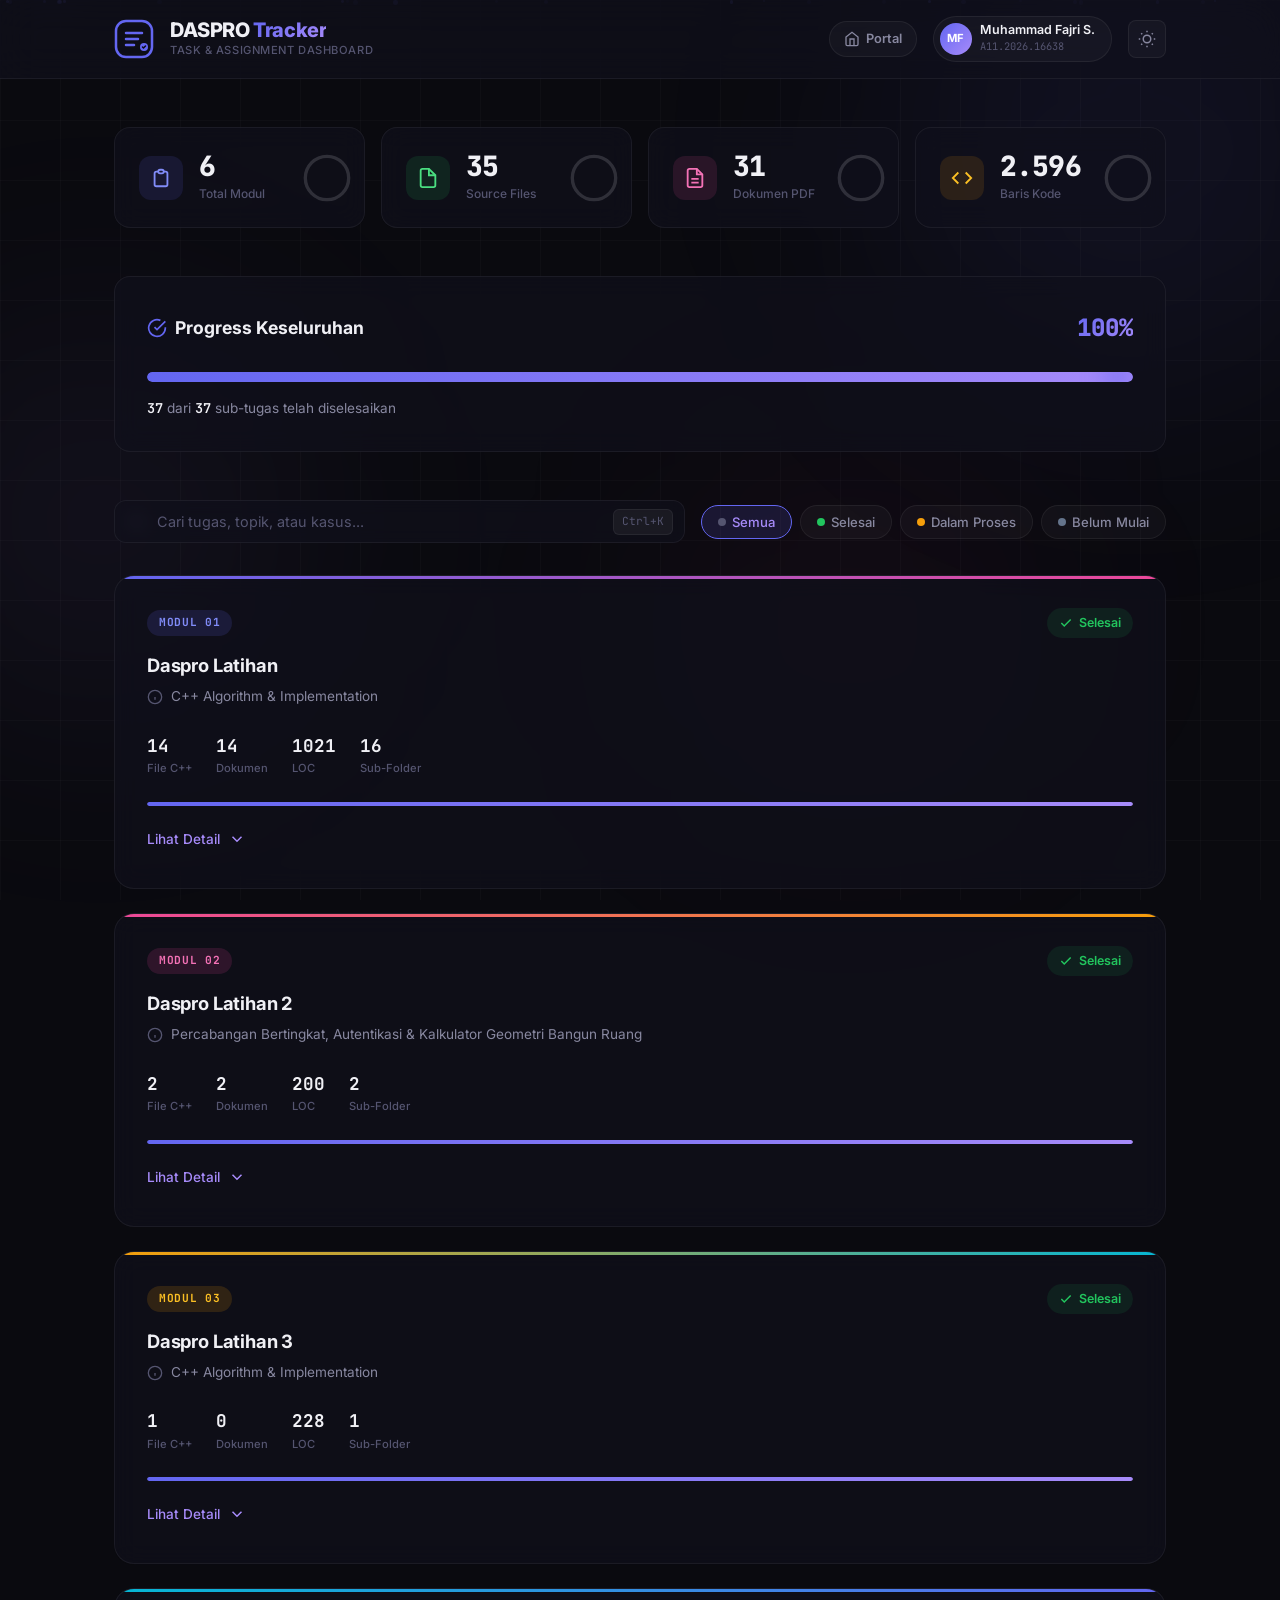
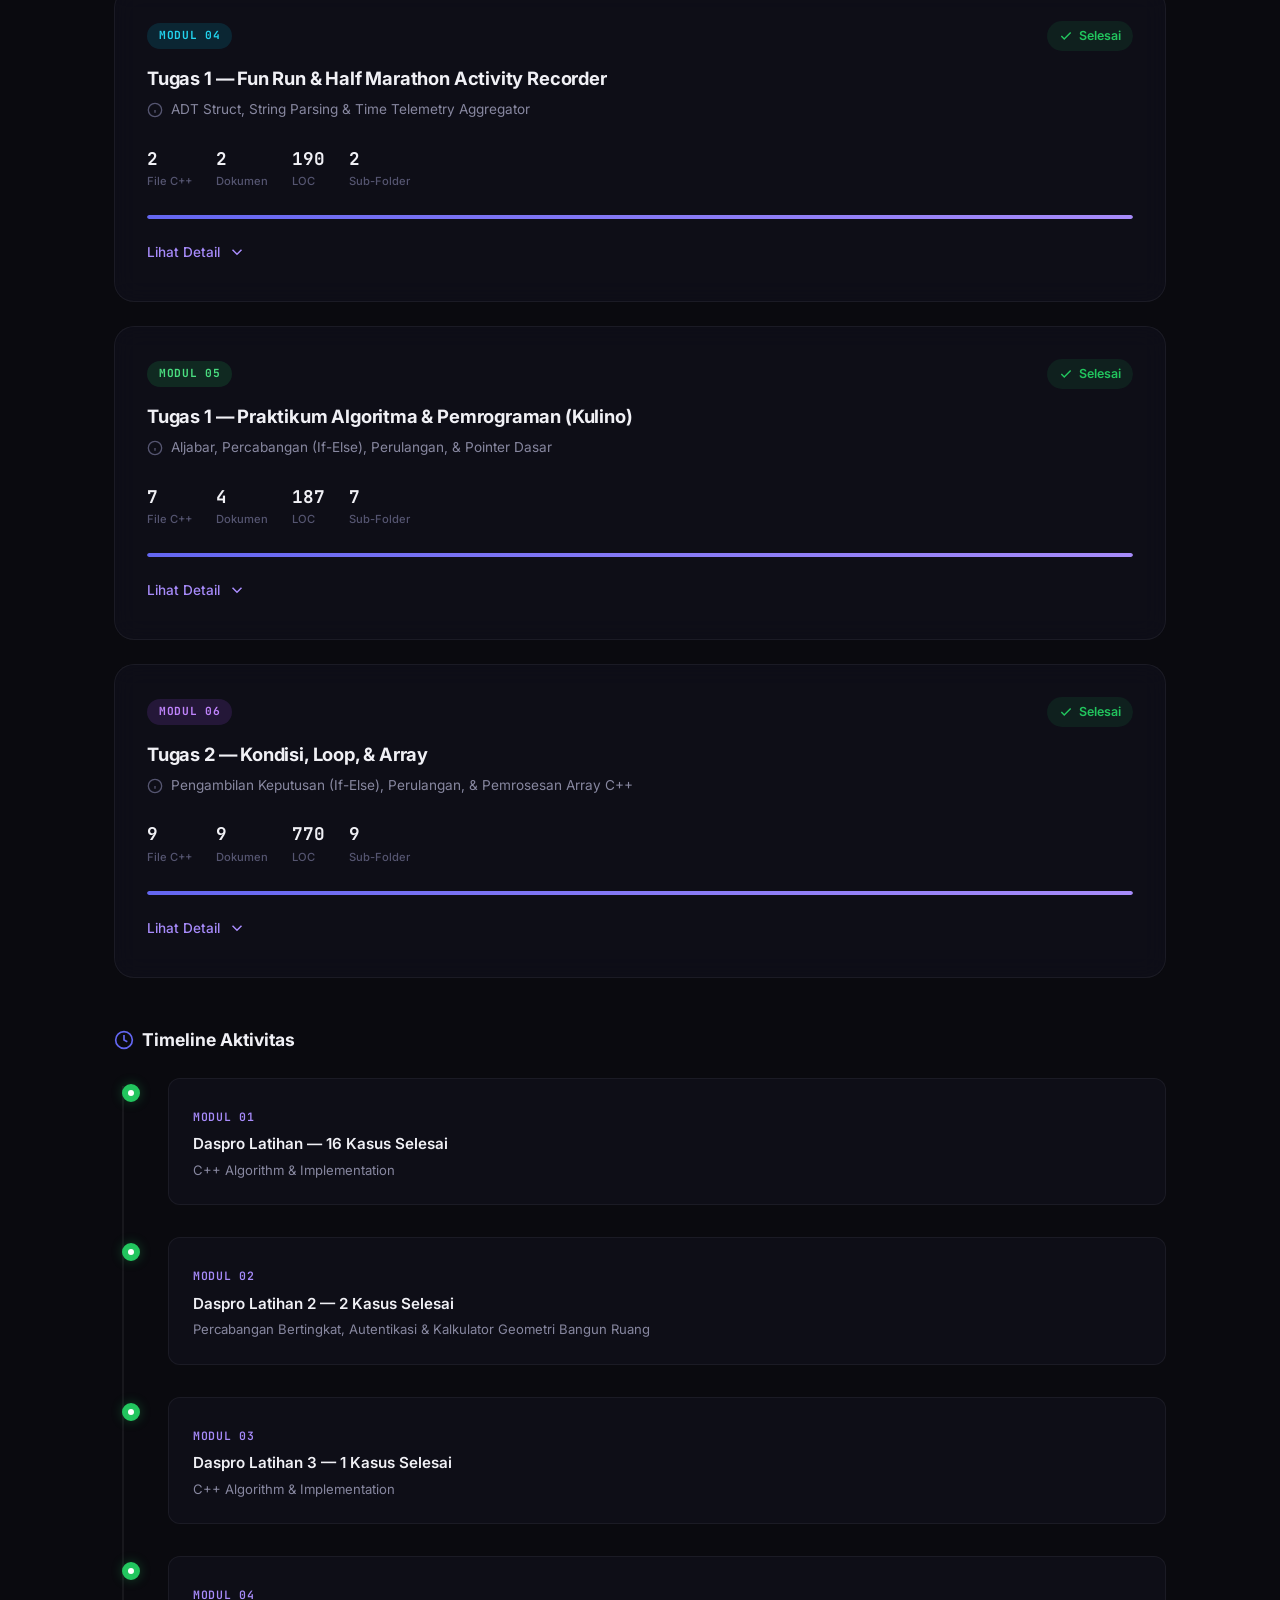
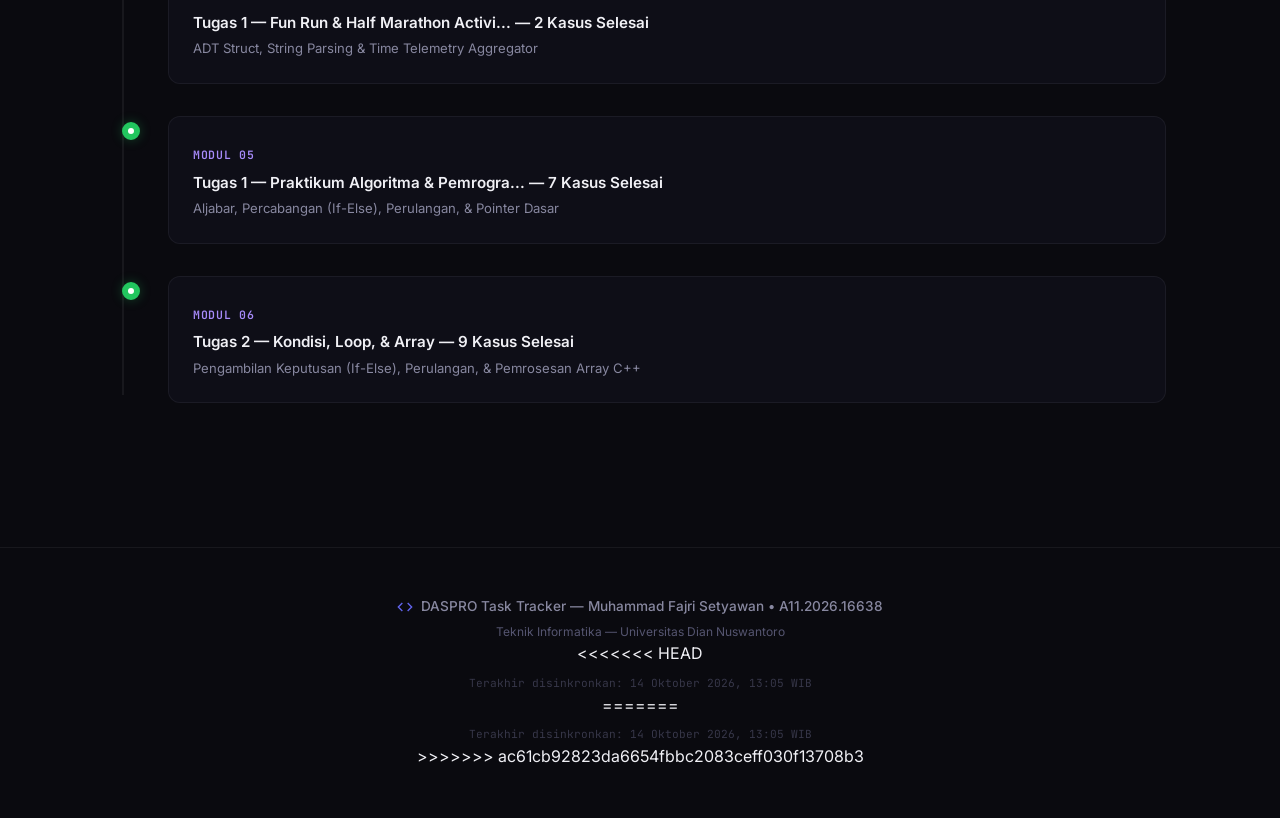
==== commit 6251946b: "feat: add mini project program for looping patterns with numbers and strings" ====
--- a/task-tracker/index.html
+++ b/task-tracker/index.html
@@ -84,7 +84,7 @@
                             <svg viewBox="0 0 24 24" fill="none" stroke="currentColor" stroke-width="2"><path d="M9 5H7a2 2 0 00-2 2v12a2 2 0 002 2h10a2 2 0 002-2V7a2 2 0 00-2-2h-2M9 5a2 2 0 002 2h2a2 2 0 002-2M9 5a2 2 0 012-2h2a2 2 0 012 2"/></svg>
                         </div>
                         <div class="stat-info">
-                            <span class="stat-number" data-target="5">0</span>
+                            <span class="stat-number" data-target="6">0</span>
                             <span class="stat-label">Total Modul</span>
                         </div>
                         <div class="stat-ring">
@@ -96,7 +96,7 @@
                             <svg viewBox="0 0 24 24" fill="none" stroke="currentColor" stroke-width="2"><path d="M13 2H6a2 2 0 00-2 2v16a2 2 0 002 2h12a2 2 0 002-2V9z"/><polyline points="13 2 13 9 20 9"/></svg>
                         </div>
                         <div class="stat-info">
-                            <span class="stat-number" data-target="34">0</span>
+                            <span class="stat-number" data-target="35">0</span>
                             <span class="stat-label">Source Files</span>
                         </div>
                         <div class="stat-ring">
@@ -120,7 +120,7 @@
                             <svg viewBox="0 0 24 24" fill="none" stroke="currentColor" stroke-width="2"><polyline points="16 18 22 12 16 6"/><polyline points="8 6 2 12 8 18"/></svg>
                         </div>
                         <div class="stat-info">
-                            <span class="stat-number" data-target="2368">0</span>
+                            <span class="stat-number" data-target="2596">0</span>
                             <span class="stat-label">Baris Kode</span>
                         </div>
                         <div class="stat-ring">
@@ -377,7 +377,7 @@
                     </div>
                 </div>
 
-                <!-- Modul 3: Tugas 1 — Fun Run & Half Marathon Activity Recorder -->
+                <!-- Modul 3: Daspro Latihan 3 -->
                 <div class="task-card" data-status="selesai" data-module="3">
                     <div class="card-header">
                         <div class="card-badge modul-3">Modul 03</div>
@@ -386,6 +386,58 @@
                             Selesai
                         </div>
                     </div>
+                    <h3 class="card-title">Daspro Latihan 3</h3>
+                    <p class="card-topic">
+                        <svg viewBox="0 0 24 24" fill="none" stroke="currentColor" stroke-width="2"><circle cx="12" cy="12" r="10"/><path d="M12 16v-4M12 8h.01"/></svg>
+                        C++ Algorithm & Implementation
+                    </p>
+                    <div class="card-stats">
+                        <div class="mini-stat">
+                            <span class="mini-num">1</span>
+                            <span class="mini-label">File C++</span>
+                        </div>
+                        <div class="mini-stat">
+                            <span class="mini-num">0</span>
+                            <span class="mini-label">Dokumen</span>
+                        </div>
+                        <div class="mini-stat">
+                            <span class="mini-num">228</span>
+                            <span class="mini-label">LOC</span>
+                        </div>
+                        <div class="mini-stat">
+                            <span class="mini-num">1</span>
+                            <span class="mini-label">Sub-Folder</span>
+                        </div>
+                    </div>
+                    <div class="card-progress">
+                        <div class="card-progress-bar" style="--progress: 100%"></div>
+                    </div>
+                    <button class="card-expand" aria-label="Lihat Detail" onclick="toggleExpand(this)">
+                        <span>Lihat Detail</span>
+                        <svg viewBox="0 0 24 24" fill="none" stroke="currentColor" stroke-width="2"><polyline points="6 9 12 15 18 9"/></svg>
+                    </button>
+                    <div class="card-details">
+                        <div class="details-grid">
+                            <div class="detail-item done" data-sub="Mini Project Looping">
+                                <div class="check-circle"><svg viewBox="0 0 24 24" fill="none" stroke="currentColor" stroke-width="3"><polyline points="20 6 9 17 4 12"/></svg></div>
+                                <div class="detail-info">
+                                    <span class="detail-title">Mini Project Looping</span>
+                                    <span class="detail-meta">228 LOC • Int and String.cpp</span>
+                                </div>
+                            </div>
+                        </div>
+                    </div>
+                </div>
+
+                <!-- Modul 4: Tugas 1 — Fun Run & Half Marathon Activity Recorder -->
+                <div class="task-card" data-status="selesai" data-module="4">
+                    <div class="card-header">
+                        <div class="card-badge modul-4">Modul 04</div>
+                        <div class="card-status done">
+                            <svg viewBox="0 0 24 24" fill="none" stroke="currentColor" stroke-width="2.5"><polyline points="20 6 9 17 4 12"/></svg>
+                            Selesai
+                        </div>
+                    </div>
                     <h3 class="card-title">Tugas 1 — Fun Run & Half Marathon Activity Recorder</h3>
                     <p class="card-topic">
                         <svg viewBox="0 0 24 24" fill="none" stroke="currentColor" stroke-width="2"><circle cx="12" cy="12" r="10"/><path d="M12 16v-4M12 8h.01"/></svg>
@@ -436,10 +488,10 @@
                     </div>
                 </div>
 
-                <!-- Modul 4: Tugas 1 — Praktikum Algoritma & Pemrograman (Kulino) -->
-                <div class="task-card" data-status="selesai" data-module="4">
+                <!-- Modul 5: Tugas 1 — Praktikum Algoritma & Pemrograman (Kulino) -->
+                <div class="task-card" data-status="selesai" data-module="5">
                     <div class="card-header">
-                        <div class="card-badge modul-4">Modul 04</div>
+                        <div class="card-badge modul-5">Modul 05</div>
                         <div class="card-status done">
                             <svg viewBox="0 0 24 24" fill="none" stroke="currentColor" stroke-width="2.5"><polyline points="20 6 9 17 4 12"/></svg>
                             Selesai
@@ -544,10 +596,10 @@
                     </div>
                 </div>
 
-                <!-- Modul 5: Tugas 2 — Kondisi, Loop, & Array -->
-                <div class="task-card" data-status="selesai" data-module="5">
+                <!-- Modul 6: Tugas 2 — Kondisi, Loop, & Array -->
+                <div class="task-card" data-status="selesai" data-module="6">
                     <div class="card-header">
-                        <div class="card-badge modul-5">Modul 05</div>
+                        <div class="card-badge modul-6">Modul 06</div>
                         <div class="card-status done">
                             <svg viewBox="0 0 24 24" fill="none" stroke="currentColor" stroke-width="2.5"><polyline points="20 6 9 17 4 12"/></svg>
                             Selesai
@@ -680,22 +732,30 @@
                         <div class="timeline-dot done"></div>
                         <div class="timeline-content">
                             <span class="timeline-date">Modul 03</span>
-                            <h4>Tugas 1 — Fun Run & Half Marathon Activi... — 2 Kasus Selesai</h4>
-                            <p>ADT Struct, String Parsing & Time Telemetry Aggregator</p>
+                            <h4>Daspro Latihan 3 — 1 Kasus Selesai</h4>
+                            <p>C++ Algorithm & Implementation</p>
                         </div>
                     </div>
                     <div class="timeline-item">
                         <div class="timeline-dot done"></div>
                         <div class="timeline-content">
                             <span class="timeline-date">Modul 04</span>
-                            <h4>Tugas 1 — Praktikum Algoritma & Pemrogra... — 7 Kasus Selesai</h4>
-                            <p>Aljabar, Percabangan (If-Else), Perulangan, & Pointer Dasar</p>
+                            <h4>Tugas 1 — Fun Run & Half Marathon Activi... — 2 Kasus Selesai</h4>
+                            <p>ADT Struct, String Parsing & Time Telemetry Aggregator</p>
                         </div>
                     </div>
                     <div class="timeline-item">
                         <div class="timeline-dot done"></div>
                         <div class="timeline-content">
                             <span class="timeline-date">Modul 05</span>
+                            <h4>Tugas 1 — Praktikum Algoritma & Pemrogra... — 7 Kasus Selesai</h4>
+                            <p>Aljabar, Percabangan (If-Else), Perulangan, & Pointer Dasar</p>
+                        </div>
+                    </div>
+                    <div class="timeline-item">
+                        <div class="timeline-dot done"></div>
+                        <div class="timeline-content">
+                            <span class="timeline-date">Modul 06</span>
                             <h4>Tugas 2 — Kondisi, Loop, & Array — 9 Kasus Selesai</h4>
                             <p>Pengambilan Keputusan (If-Else), Perulangan, & Pemrosesan Array C++</p>
                         </div>
@@ -716,9 +776,9 @@
                 </p>
                 <p class="footer-sub">Teknik Informatika — Universitas Dian Nuswantoro</p>
 <<<<<<< HEAD
-                <p class="footer-sync">Terakhir disinkronkan: 14 Oktober 2026, 00:43 WIB</p>
+                <p class="footer-sync">Terakhir disinkronkan: 14 Oktober 2026, 13:05 WIB</p>
 =======
-                <p class="footer-sync">Terakhir disinkronkan: 14 Oktober 2026, 00:43 WIB</p>
+                <p class="footer-sync">Terakhir disinkronkan: 14 Oktober 2026, 13:05 WIB</p>
 >>>>>>> ac61cb92823da6654fbbc2083ceff030f13708b3
             </div>
         </div>
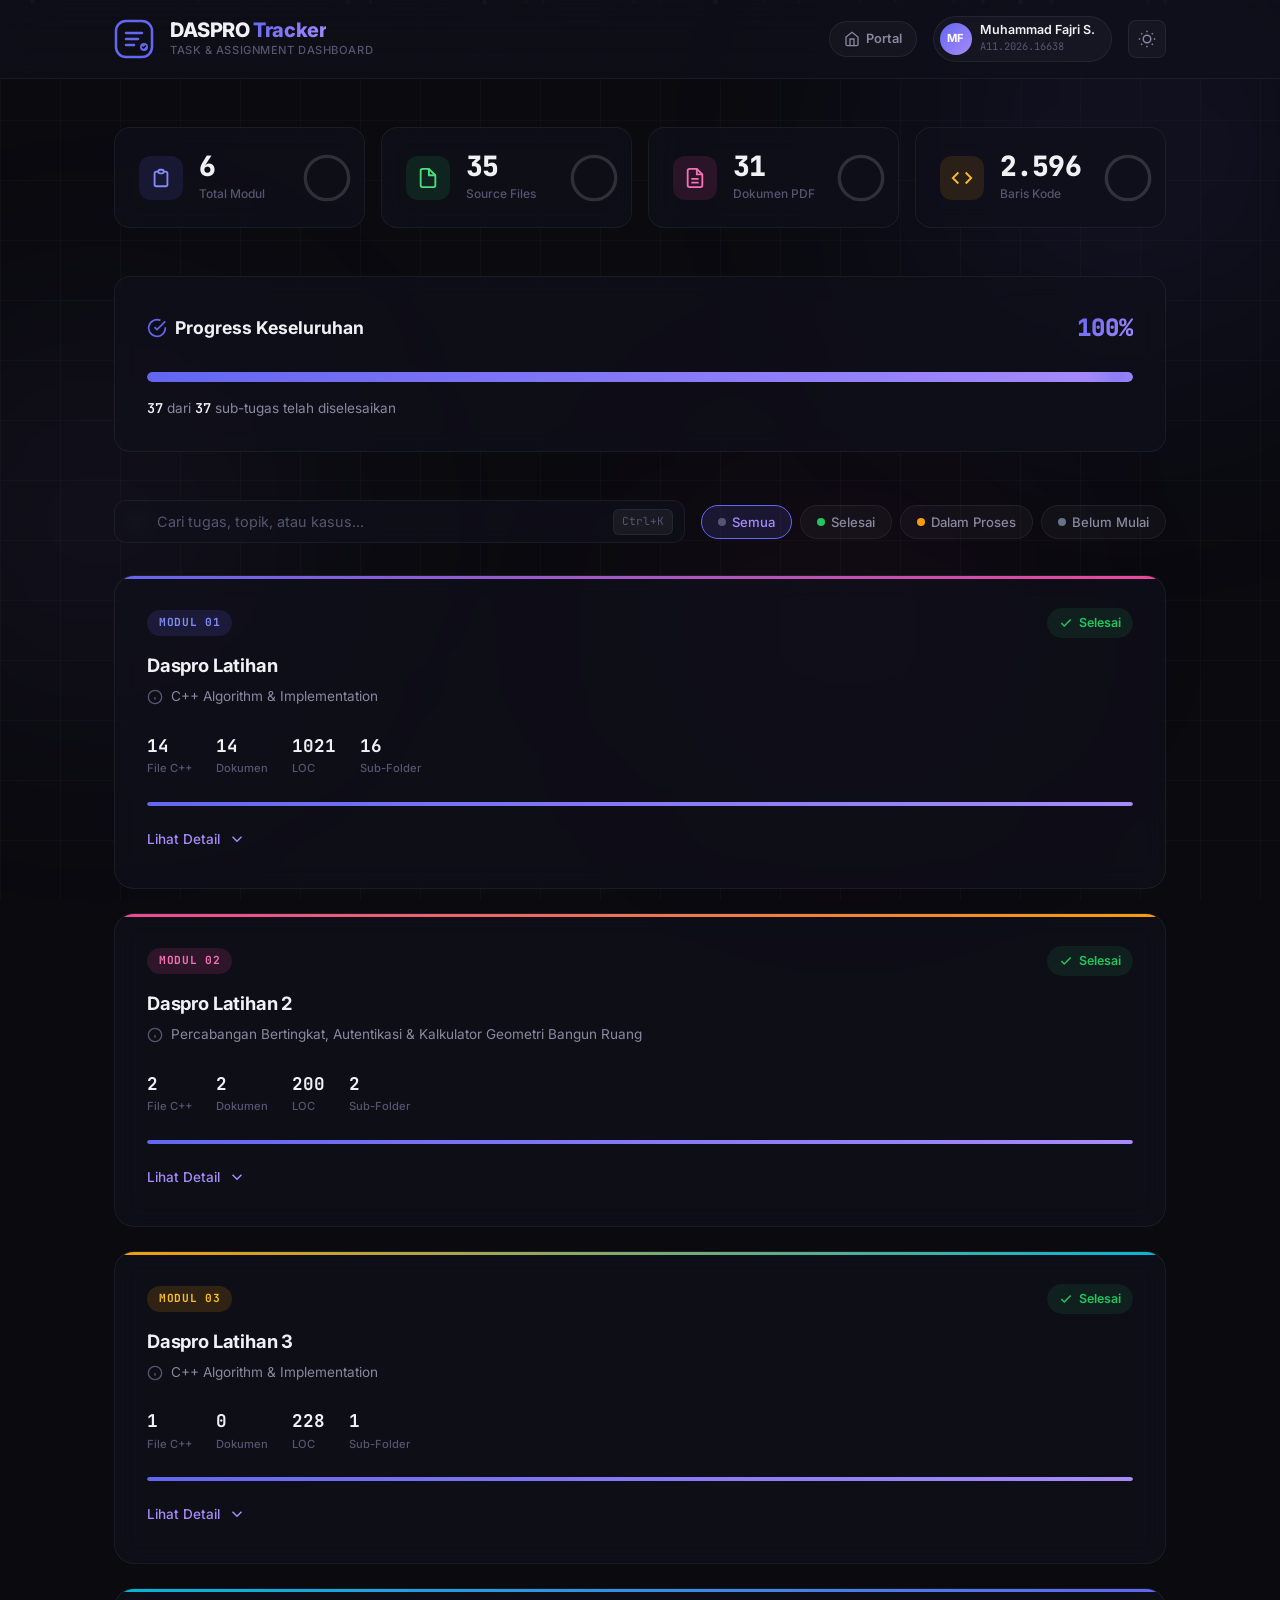
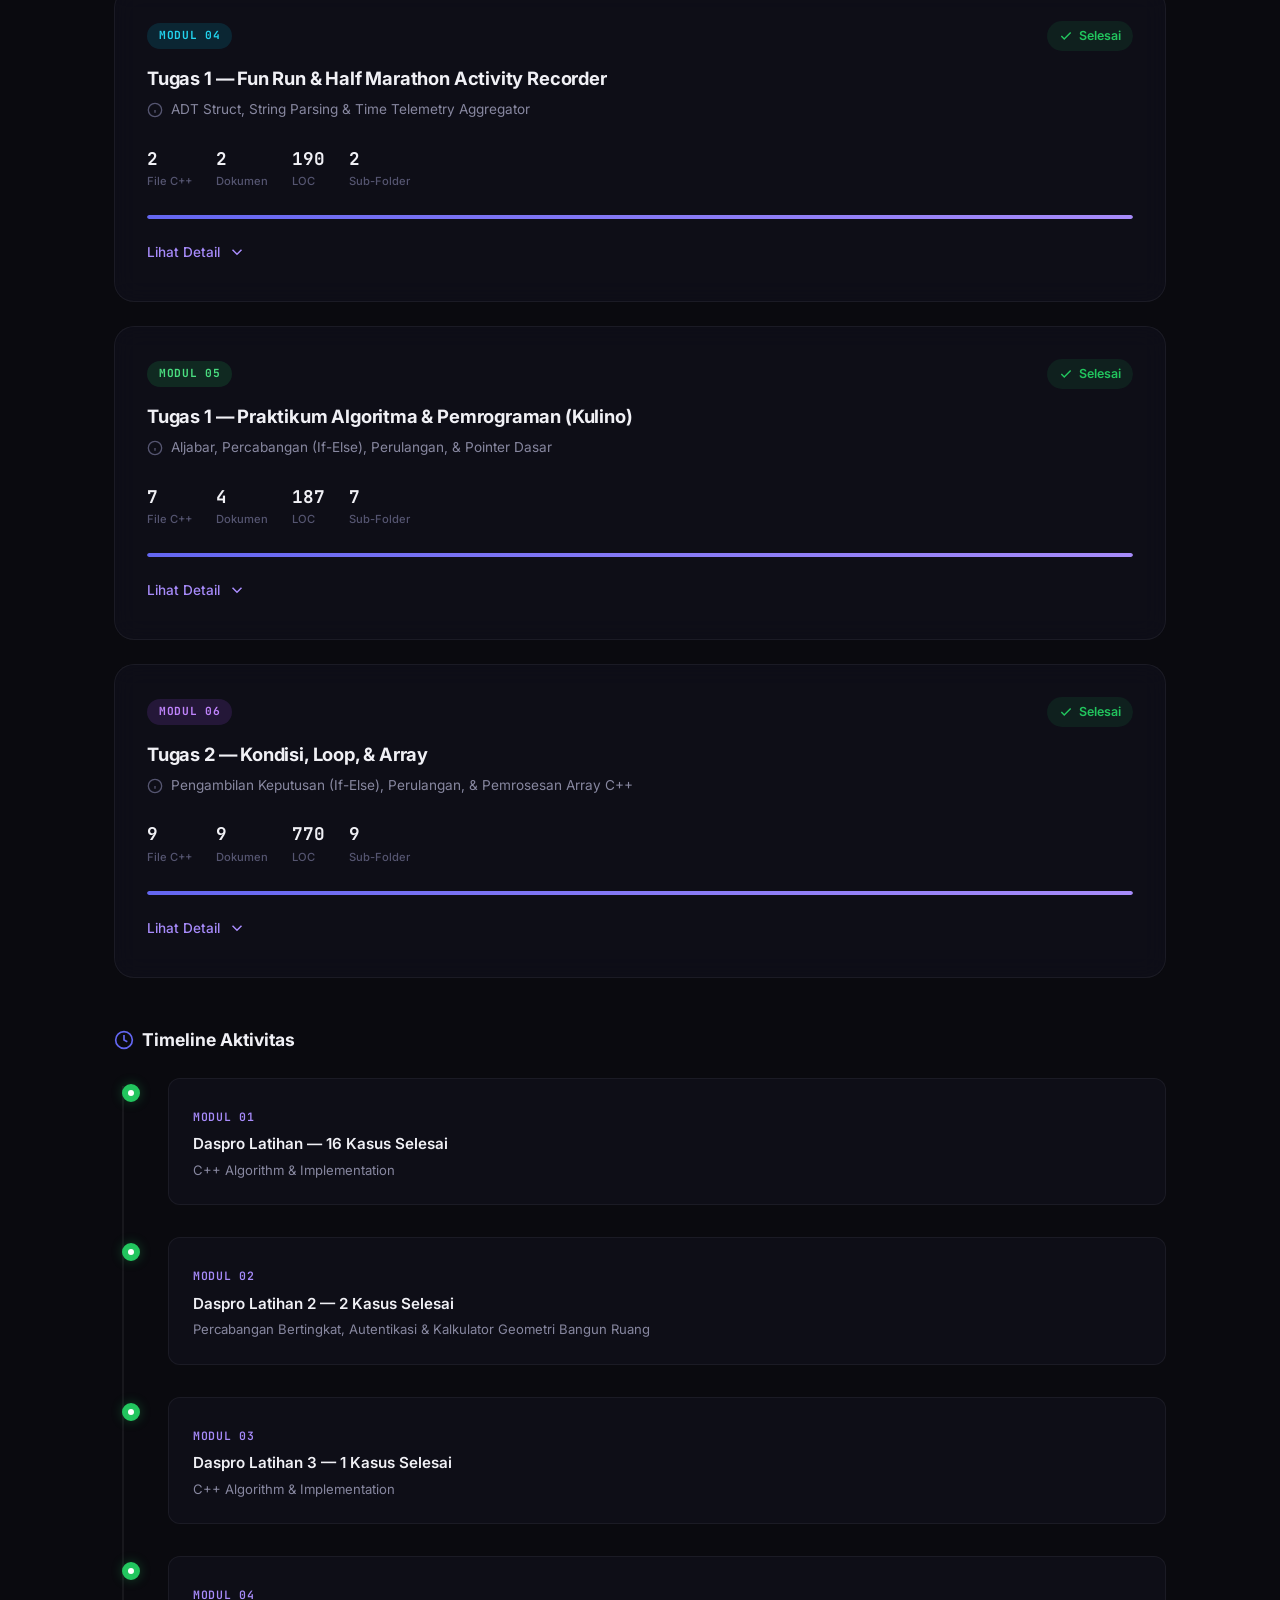
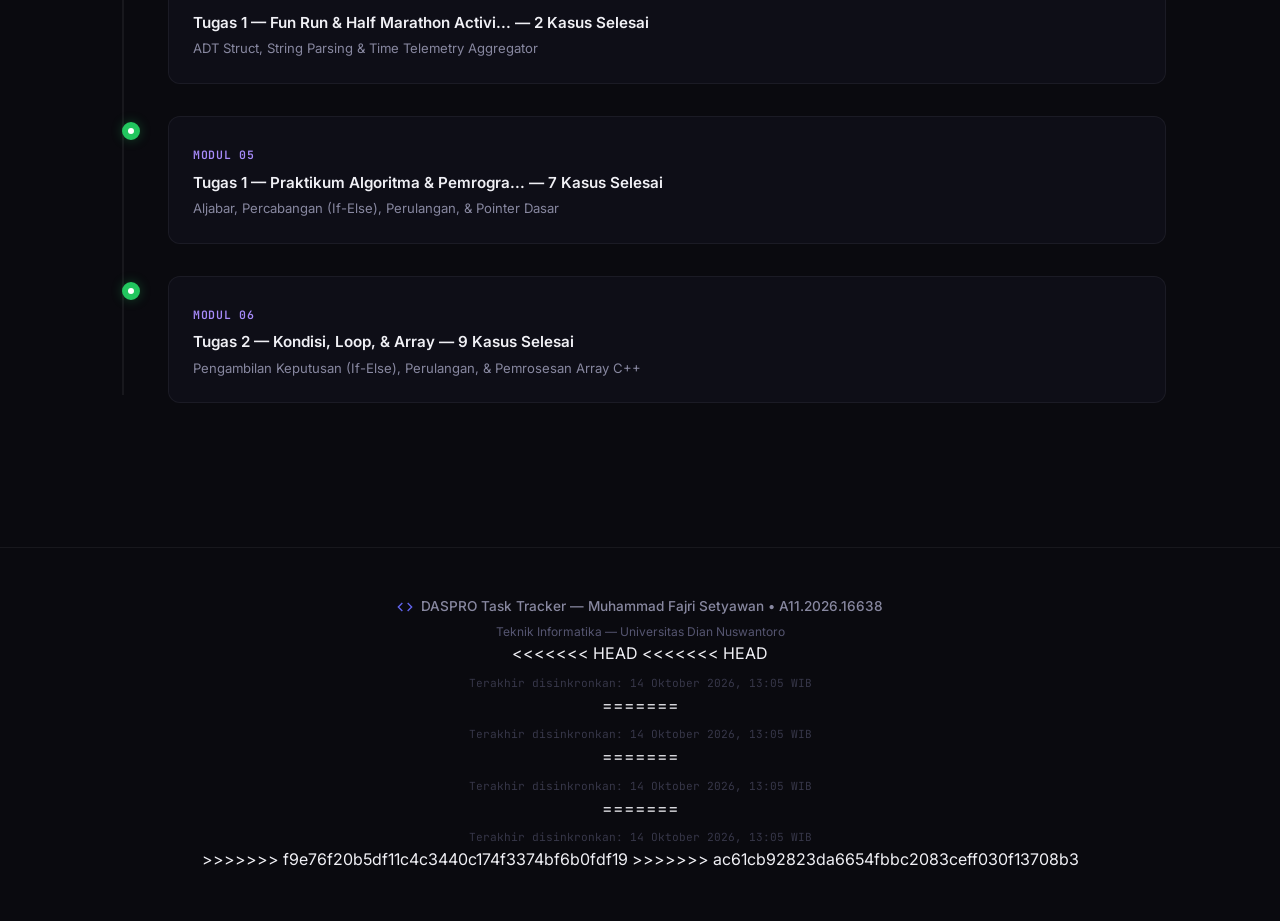
==== commit dc0ad023: "Merge branch 'main' of https://github.com/LazenFajri/daspro_A11.2026.16638" ====
--- a/task-tracker/index.html
+++ b/task-tracker/index.html
@@ -776,9 +776,15 @@
                 </p>
                 <p class="footer-sub">Teknik Informatika — Universitas Dian Nuswantoro</p>
 <<<<<<< HEAD
+<<<<<<< HEAD
                 <p class="footer-sync">Terakhir disinkronkan: 14 Oktober 2026, 13:05 WIB</p>
 =======
                 <p class="footer-sync">Terakhir disinkronkan: 14 Oktober 2026, 13:05 WIB</p>
+=======
+                <p class="footer-sync">Terakhir disinkronkan: 14 Oktober 2026, 13:05 WIB</p>
+=======
+                <p class="footer-sync">Terakhir disinkronkan: 14 Oktober 2026, 13:05 WIB</p>
+>>>>>>> f9e76f20b5df11c4c3440c174f3374bf6b0fdf19
 >>>>>>> ac61cb92823da6654fbbc2083ceff030f13708b3
             </div>
         </div>
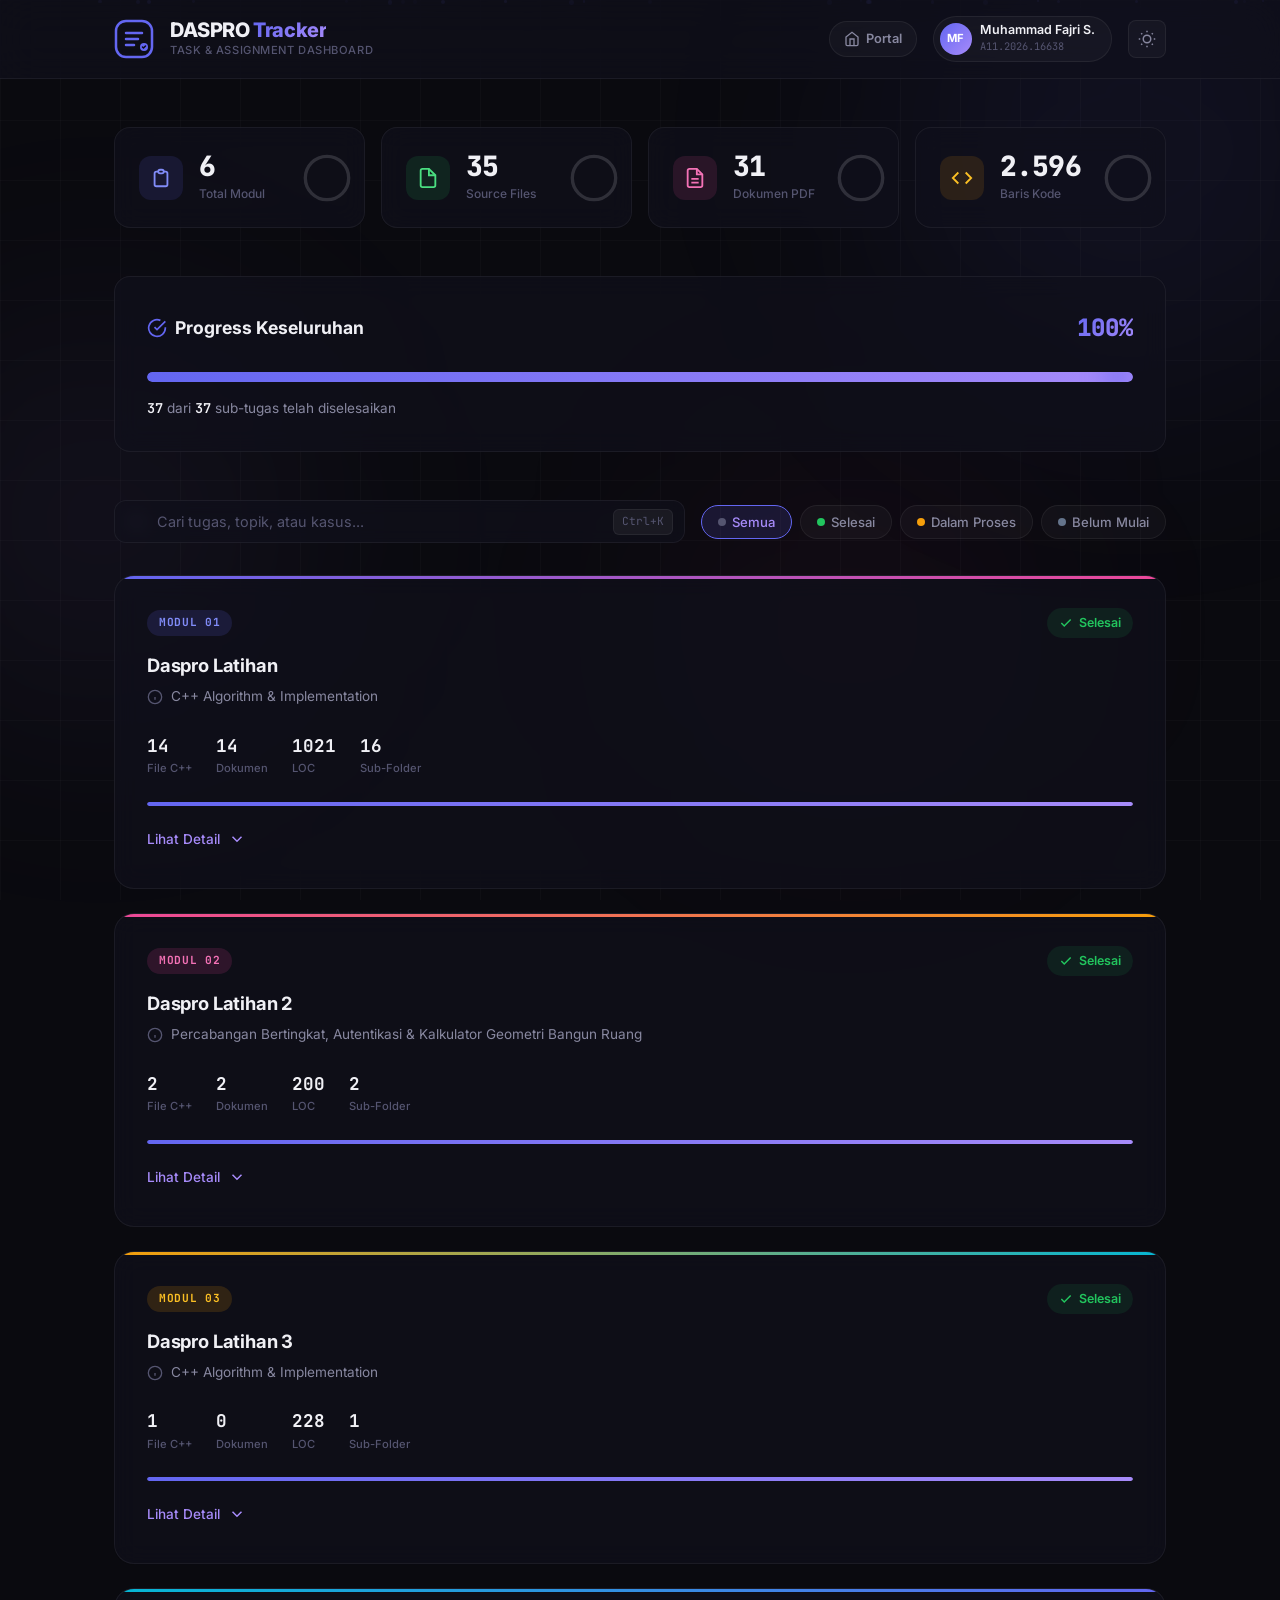
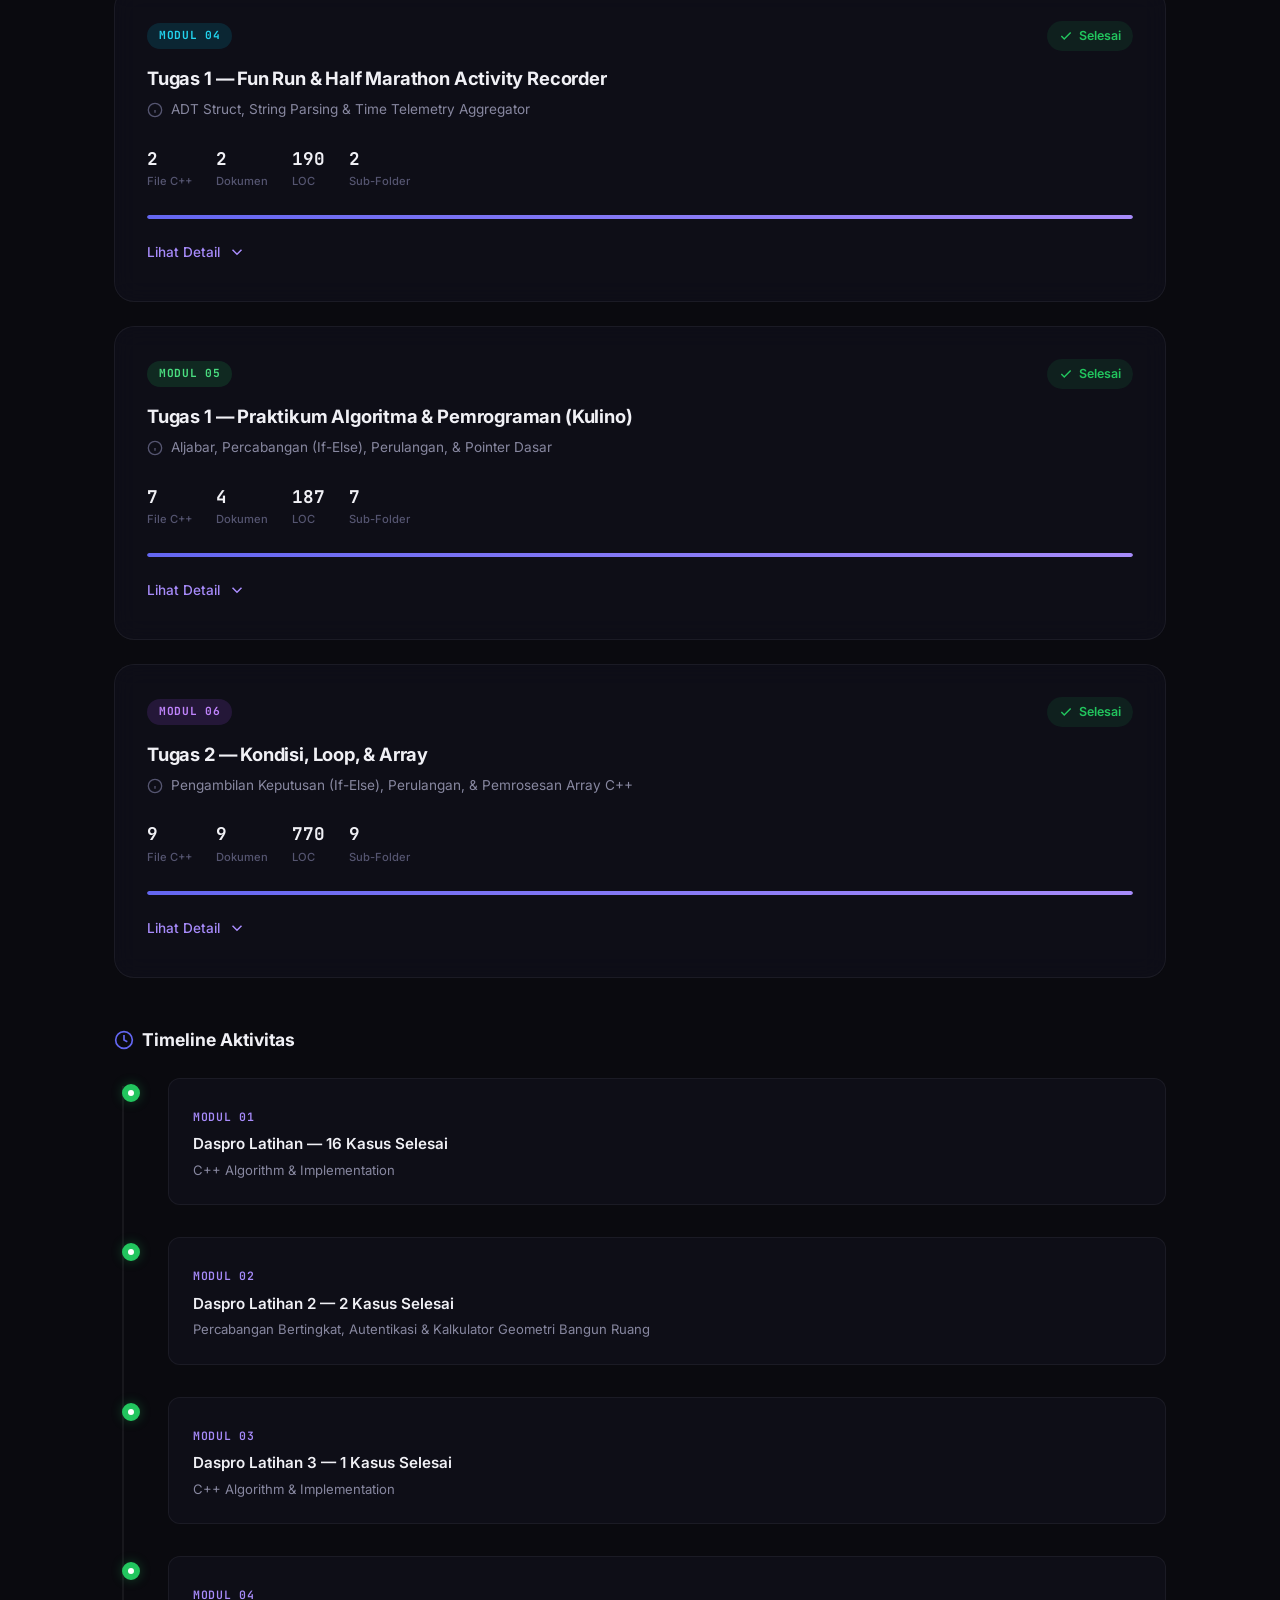
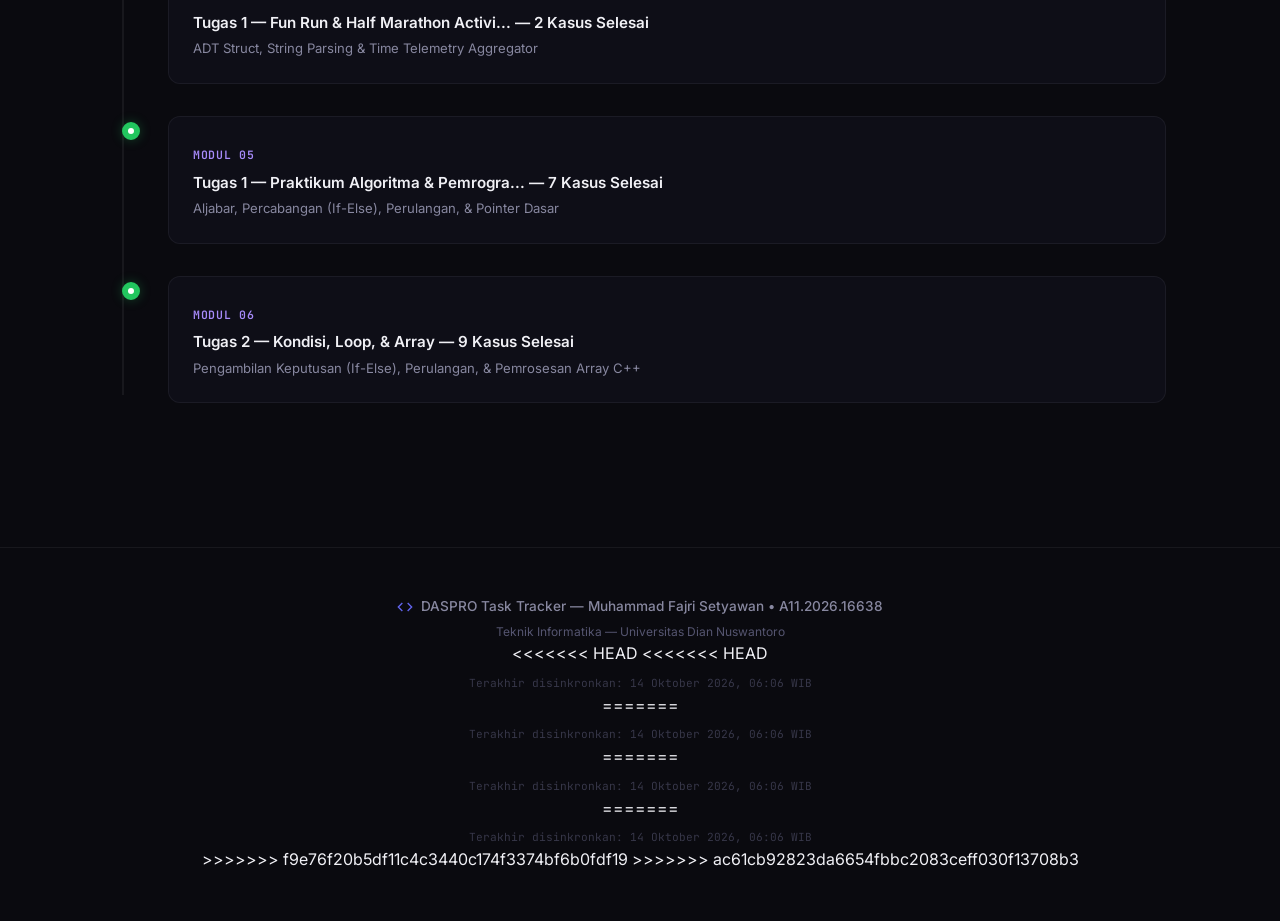
==== commit cd8a3ebe: "docs(sync): auto-sync assignment catalog, task tracker, and statistics [skip ci]" ====
--- a/task-tracker/index.html
+++ b/task-tracker/index.html
@@ -777,13 +777,13 @@
                 <p class="footer-sub">Teknik Informatika — Universitas Dian Nuswantoro</p>
 <<<<<<< HEAD
 <<<<<<< HEAD
-                <p class="footer-sync">Terakhir disinkronkan: 14 Oktober 2026, 13:05 WIB</p>
+                <p class="footer-sync">Terakhir disinkronkan: 14 Oktober 2026, 06:06 WIB</p>
 =======
-                <p class="footer-sync">Terakhir disinkronkan: 14 Oktober 2026, 13:05 WIB</p>
+                <p class="footer-sync">Terakhir disinkronkan: 14 Oktober 2026, 06:06 WIB</p>
 =======
-                <p class="footer-sync">Terakhir disinkronkan: 14 Oktober 2026, 13:05 WIB</p>
+                <p class="footer-sync">Terakhir disinkronkan: 14 Oktober 2026, 06:06 WIB</p>
 =======
-                <p class="footer-sync">Terakhir disinkronkan: 14 Oktober 2026, 13:05 WIB</p>
+                <p class="footer-sync">Terakhir disinkronkan: 14 Oktober 2026, 06:06 WIB</p>
 >>>>>>> f9e76f20b5df11c4c3440c174f3374bf6b0fdf19
 >>>>>>> ac61cb92823da6654fbbc2083ceff030f13708b3
             </div>
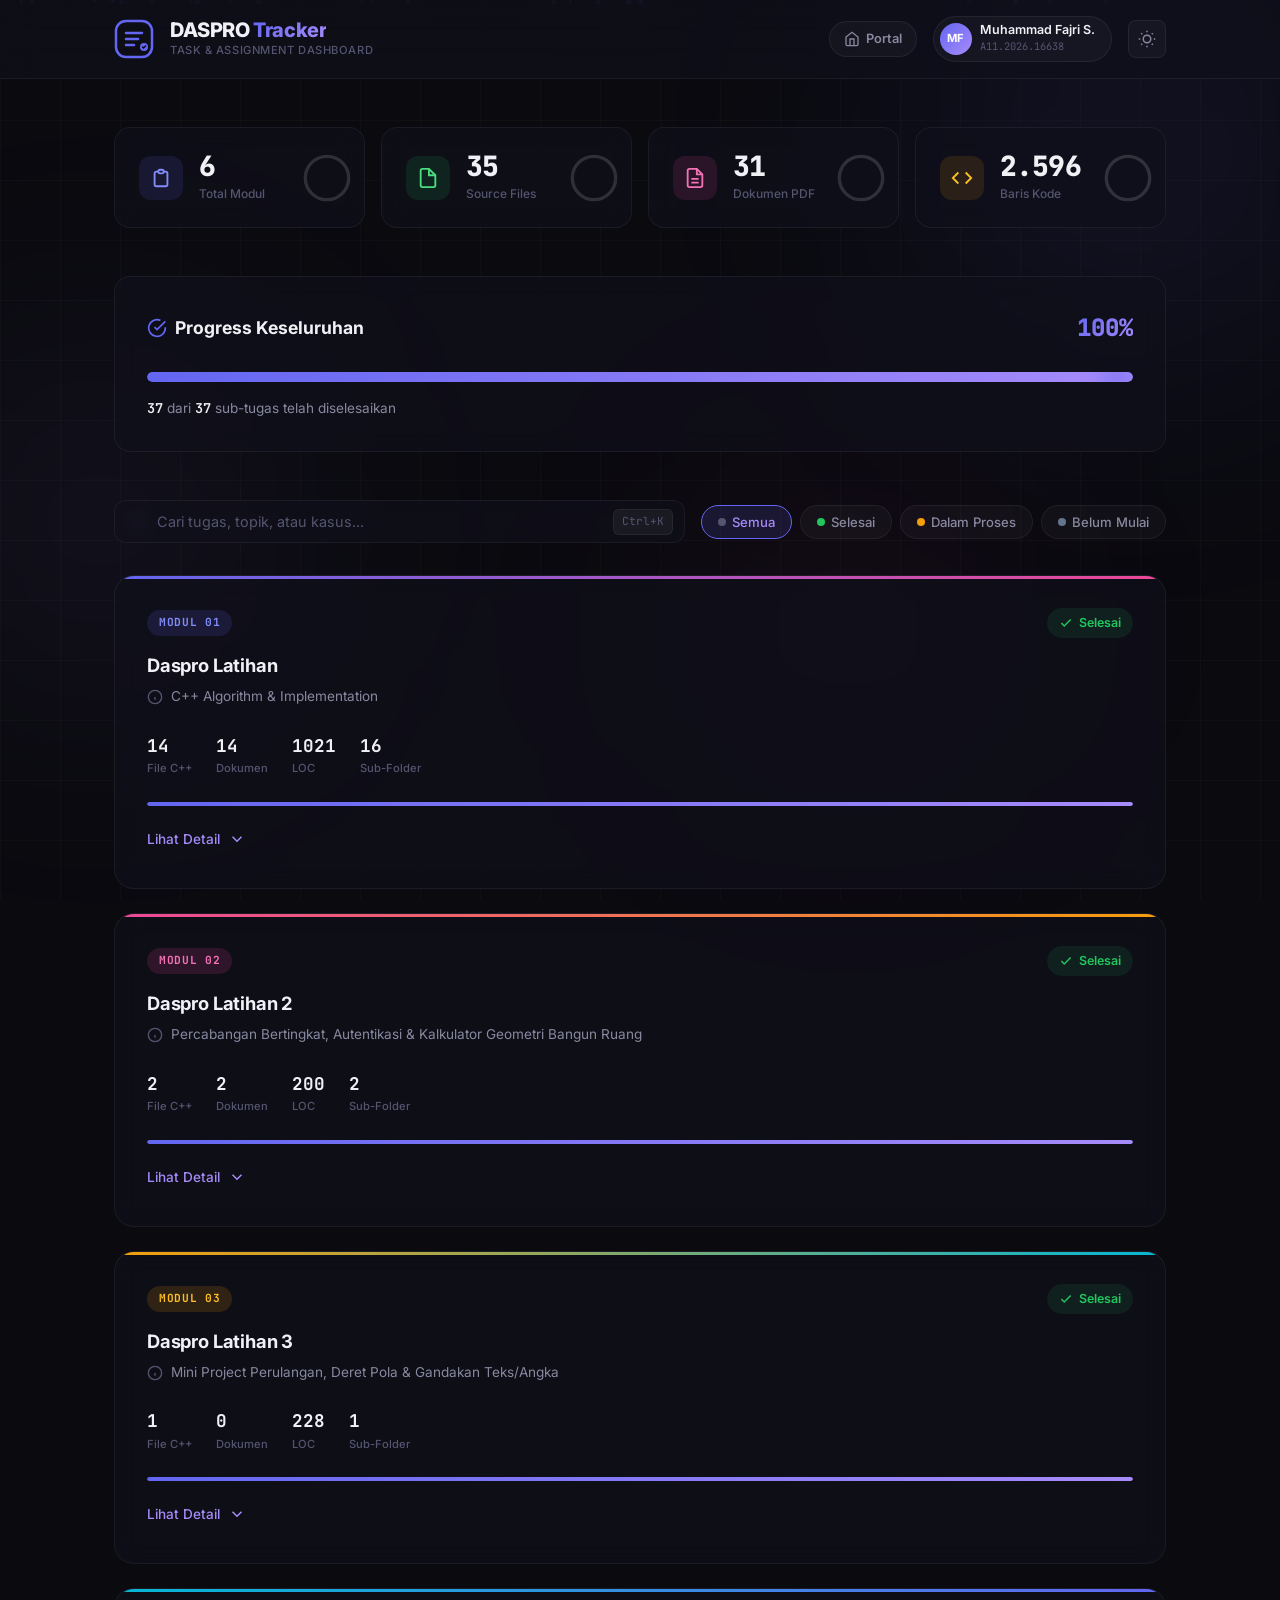
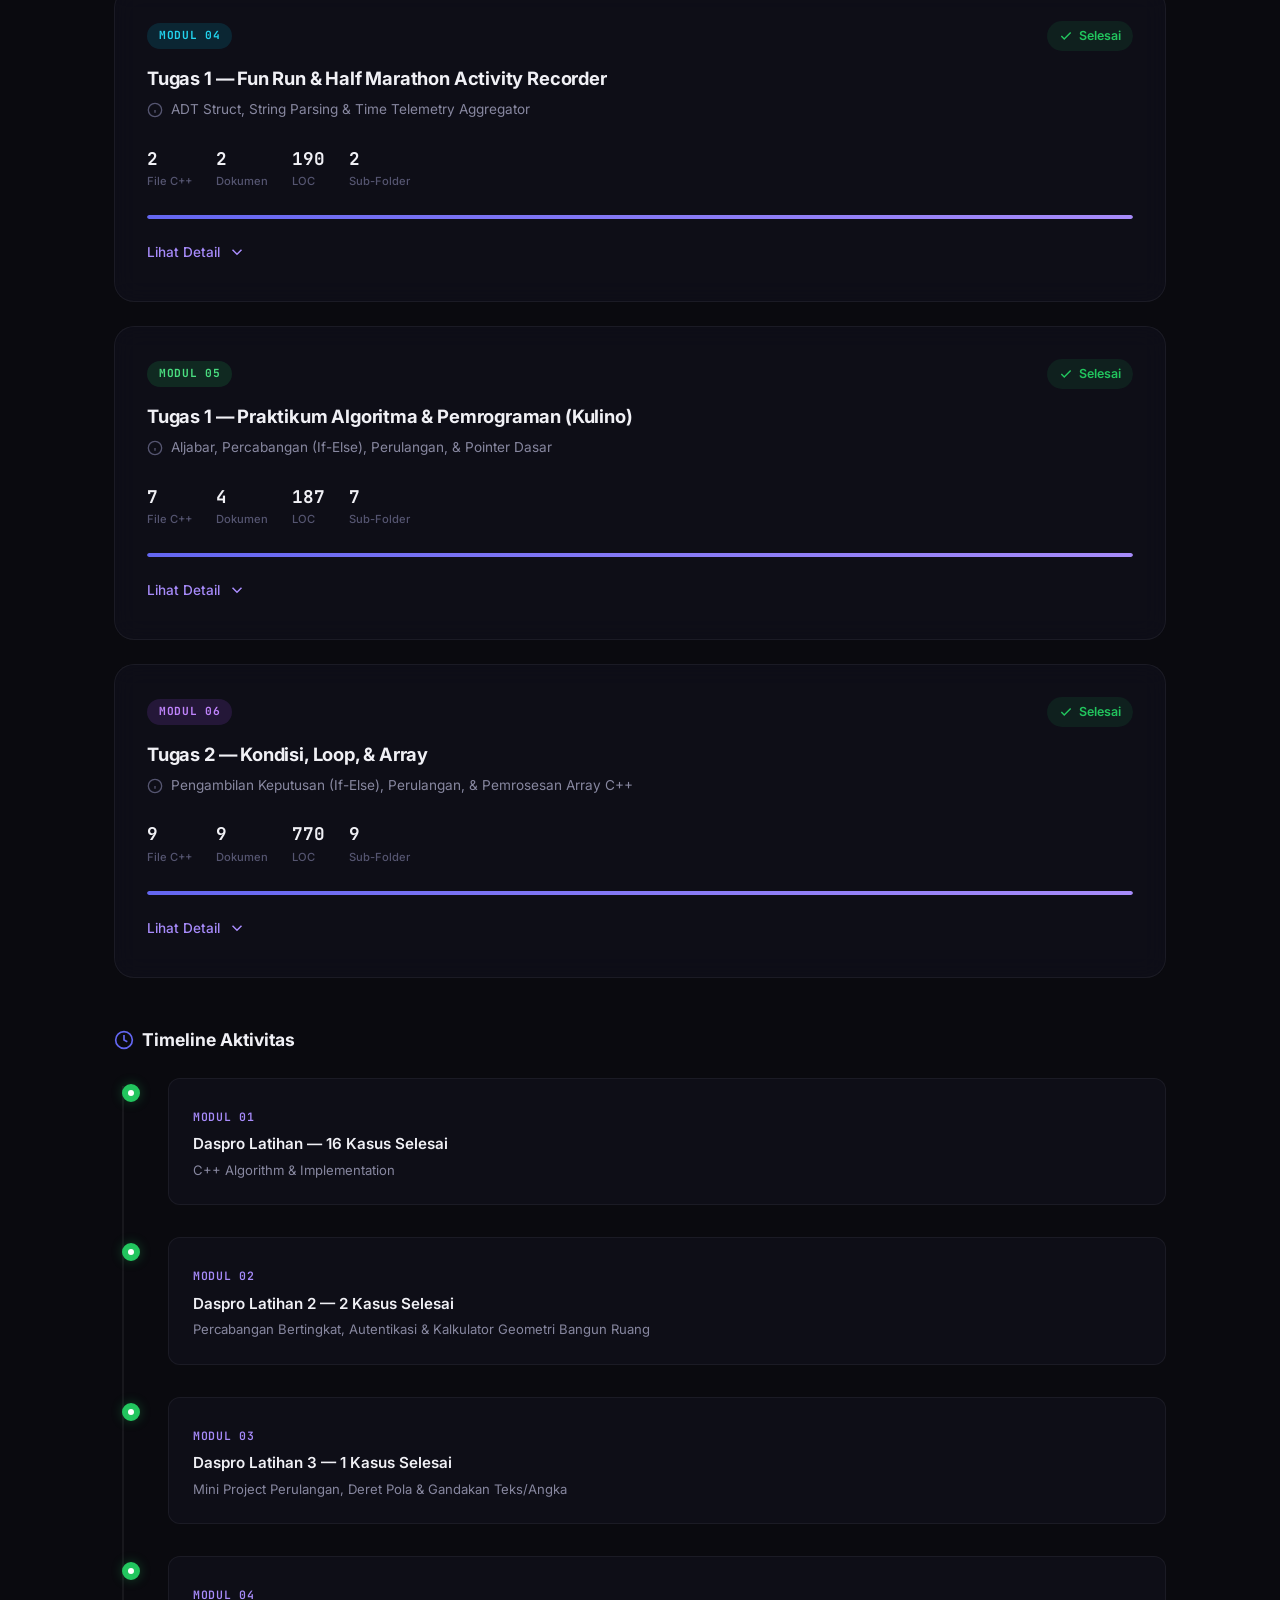
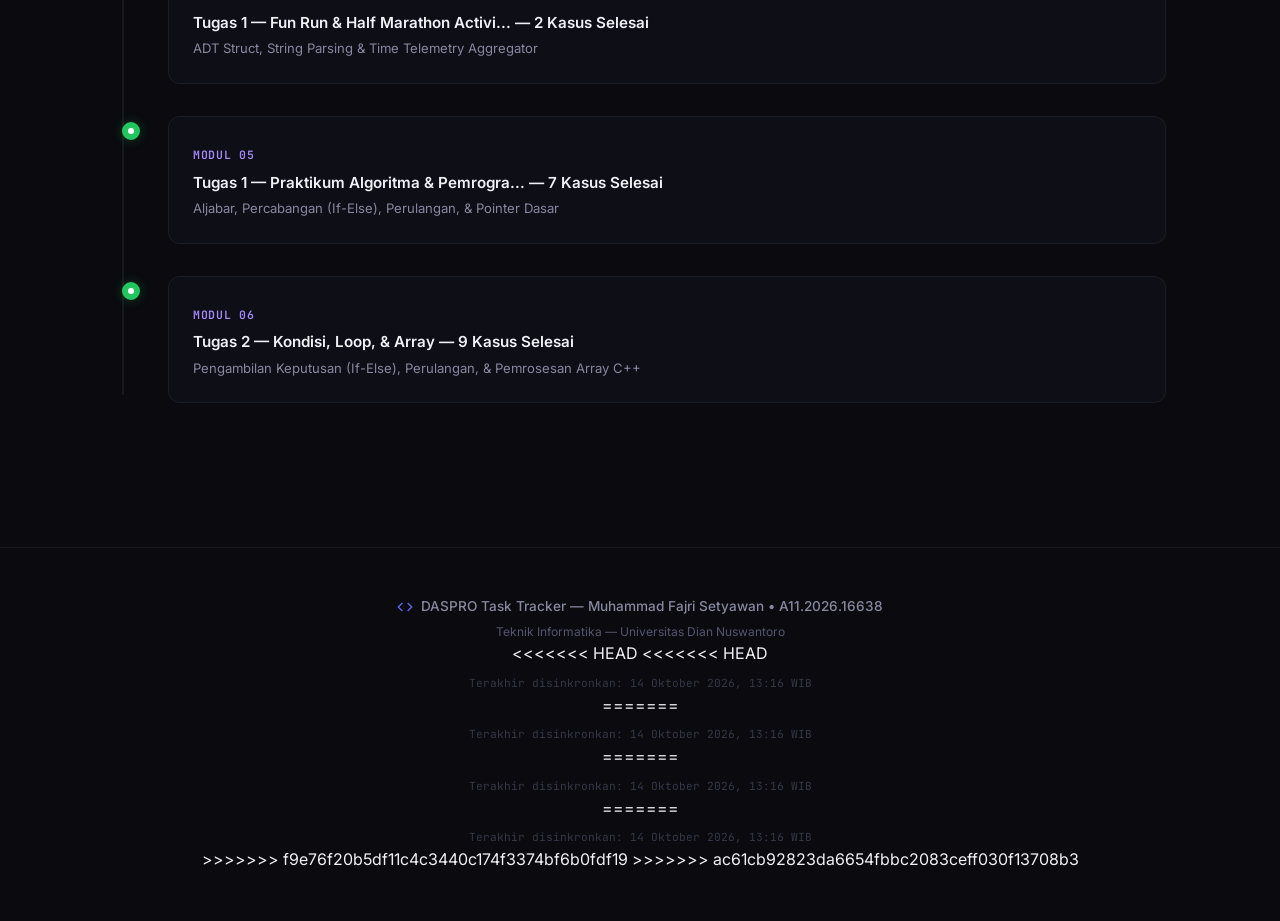
==== commit 31b85279: "feat: add README generator script, task tracker, and course module info json" ====
--- a/task-tracker/index.html
+++ b/task-tracker/index.html
@@ -389,7 +389,7 @@
                     <h3 class="card-title">Daspro Latihan 3</h3>
                     <p class="card-topic">
                         <svg viewBox="0 0 24 24" fill="none" stroke="currentColor" stroke-width="2"><circle cx="12" cy="12" r="10"/><path d="M12 16v-4M12 8h.01"/></svg>
-                        C++ Algorithm & Implementation
+                        Mini Project Perulangan, Deret Pola & Gandakan Teks/Angka
                     </p>
                     <div class="card-stats">
                         <div class="mini-stat">
@@ -733,7 +733,7 @@
                         <div class="timeline-content">
                             <span class="timeline-date">Modul 03</span>
                             <h4>Daspro Latihan 3 — 1 Kasus Selesai</h4>
-                            <p>C++ Algorithm & Implementation</p>
+                            <p>Mini Project Perulangan, Deret Pola & Gandakan Teks/Angka</p>
                         </div>
                     </div>
                     <div class="timeline-item">
@@ -777,13 +777,13 @@
                 <p class="footer-sub">Teknik Informatika — Universitas Dian Nuswantoro</p>
 <<<<<<< HEAD
 <<<<<<< HEAD
-                <p class="footer-sync">Terakhir disinkronkan: 14 Oktober 2026, 06:06 WIB</p>
+                <p class="footer-sync">Terakhir disinkronkan: 14 Oktober 2026, 13:16 WIB</p>
 =======
-                <p class="footer-sync">Terakhir disinkronkan: 14 Oktober 2026, 06:06 WIB</p>
+                <p class="footer-sync">Terakhir disinkronkan: 14 Oktober 2026, 13:16 WIB</p>
 =======
-                <p class="footer-sync">Terakhir disinkronkan: 14 Oktober 2026, 06:06 WIB</p>
+                <p class="footer-sync">Terakhir disinkronkan: 14 Oktober 2026, 13:16 WIB</p>
 =======
-                <p class="footer-sync">Terakhir disinkronkan: 14 Oktober 2026, 06:06 WIB</p>
+                <p class="footer-sync">Terakhir disinkronkan: 14 Oktober 2026, 13:16 WIB</p>
 >>>>>>> f9e76f20b5df11c4c3440c174f3374bf6b0fdf19
 >>>>>>> ac61cb92823da6654fbbc2083ceff030f13708b3
             </div>
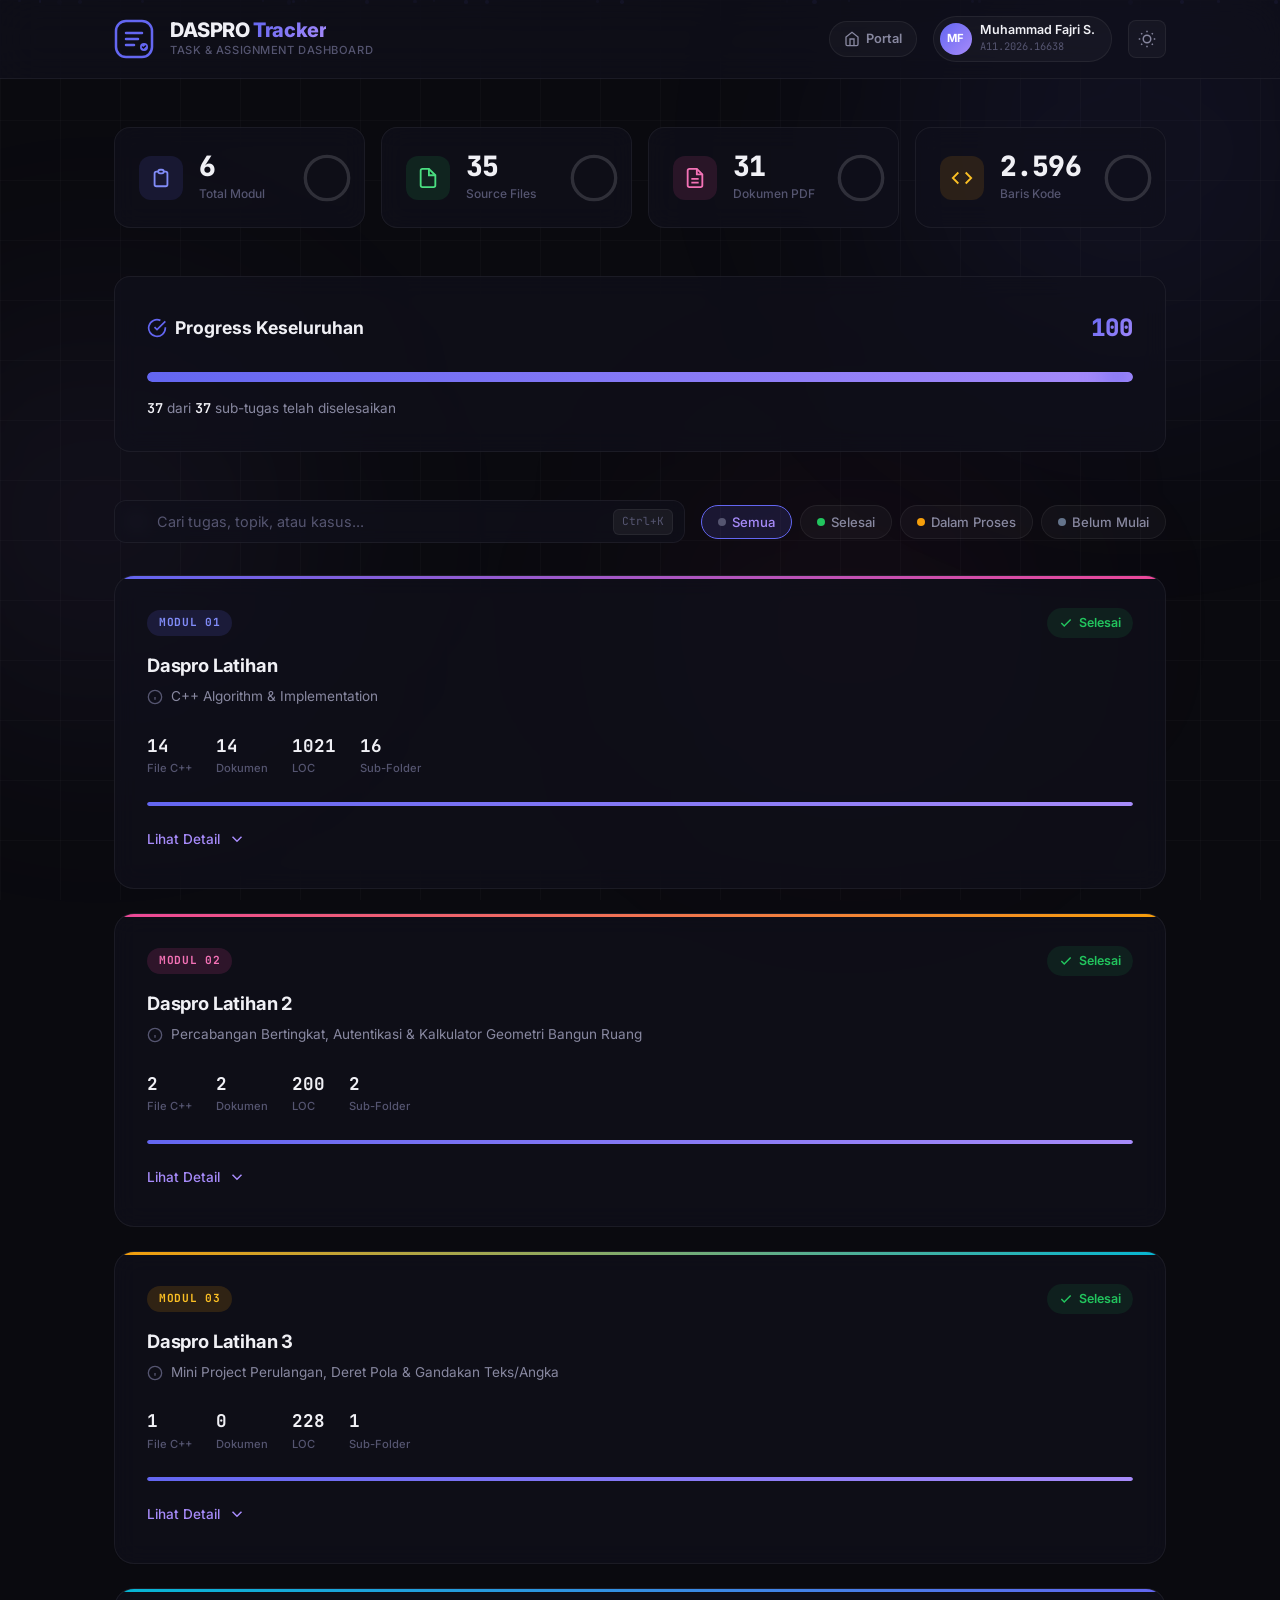
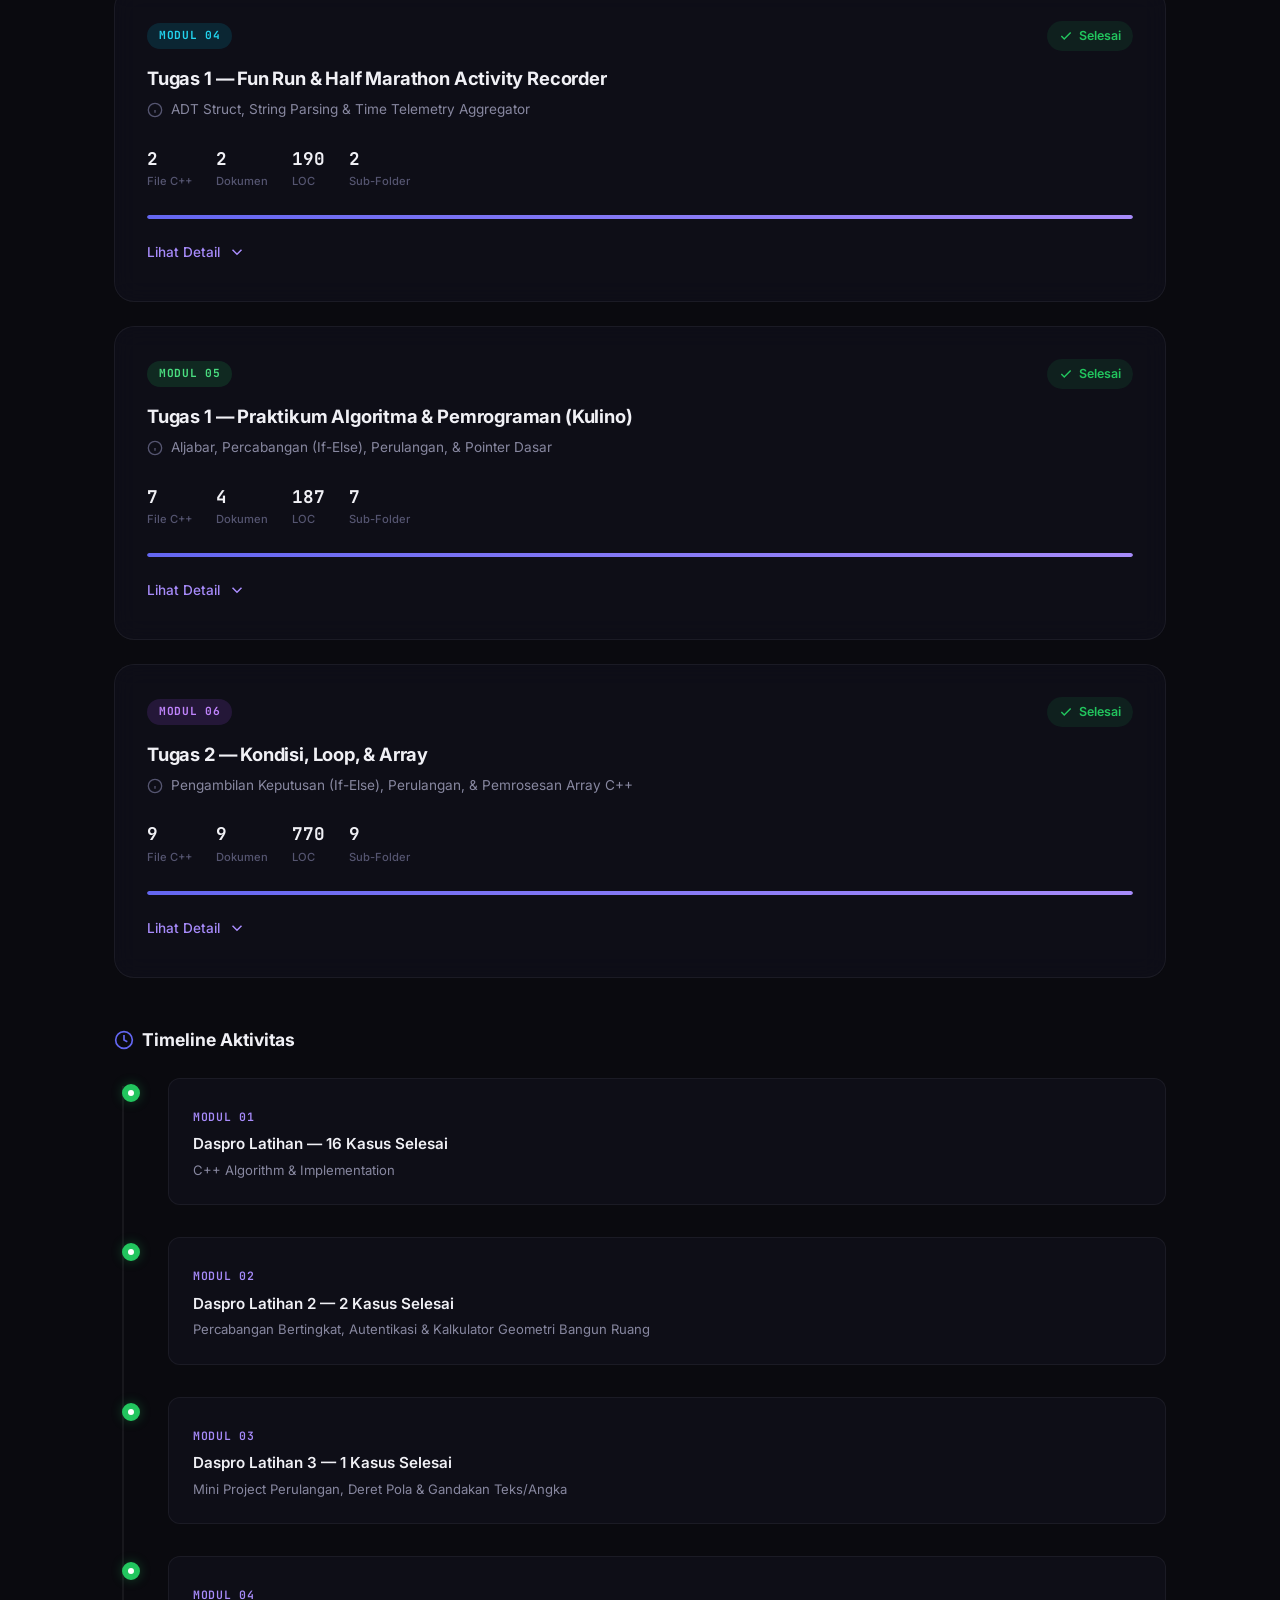
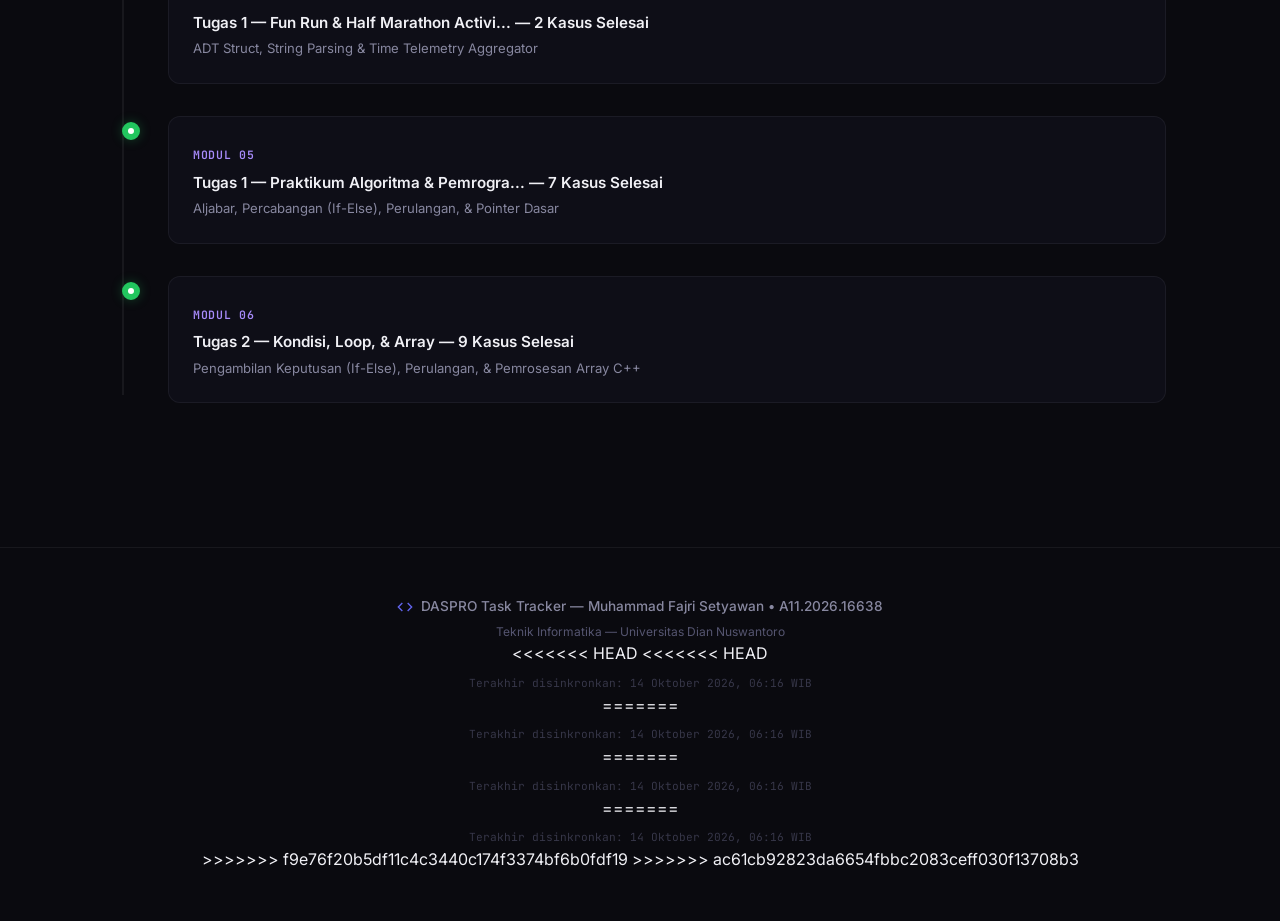
==== commit bdb4478c: "docs(sync): auto-sync assignment catalog, task tracker, and statistics [skip ci]" ====
--- a/task-tracker/index.html
+++ b/task-tracker/index.html
@@ -777,13 +777,13 @@
                 <p class="footer-sub">Teknik Informatika — Universitas Dian Nuswantoro</p>
 <<<<<<< HEAD
 <<<<<<< HEAD
-                <p class="footer-sync">Terakhir disinkronkan: 14 Oktober 2026, 13:16 WIB</p>
+                <p class="footer-sync">Terakhir disinkronkan: 14 Oktober 2026, 06:16 WIB</p>
 =======
-                <p class="footer-sync">Terakhir disinkronkan: 14 Oktober 2026, 13:16 WIB</p>
+                <p class="footer-sync">Terakhir disinkronkan: 14 Oktober 2026, 06:16 WIB</p>
 =======
-                <p class="footer-sync">Terakhir disinkronkan: 14 Oktober 2026, 13:16 WIB</p>
+                <p class="footer-sync">Terakhir disinkronkan: 14 Oktober 2026, 06:16 WIB</p>
 =======
-                <p class="footer-sync">Terakhir disinkronkan: 14 Oktober 2026, 13:16 WIB</p>
+                <p class="footer-sync">Terakhir disinkronkan: 14 Oktober 2026, 06:16 WIB</p>
 >>>>>>> f9e76f20b5df11c4c3440c174f3374bf6b0fdf19
 >>>>>>> ac61cb92823da6654fbbc2083ceff030f13708b3
             </div>
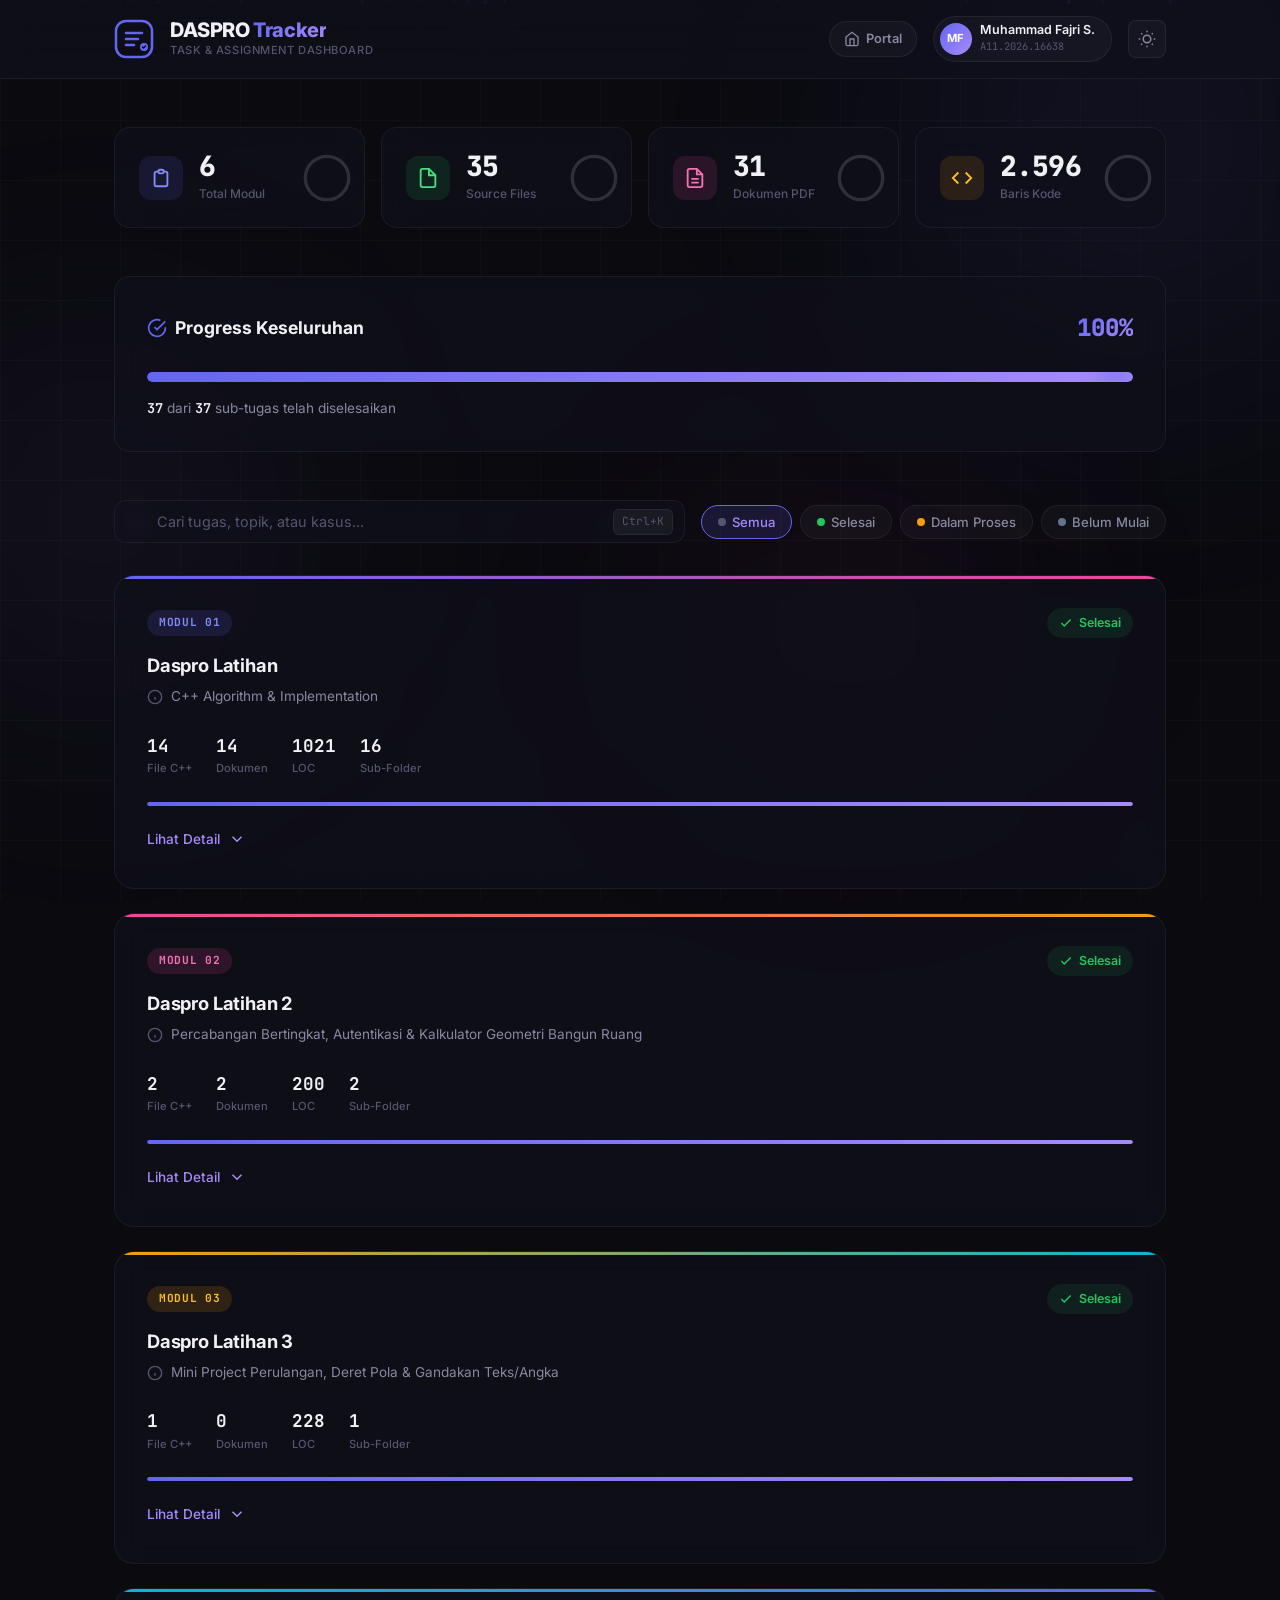
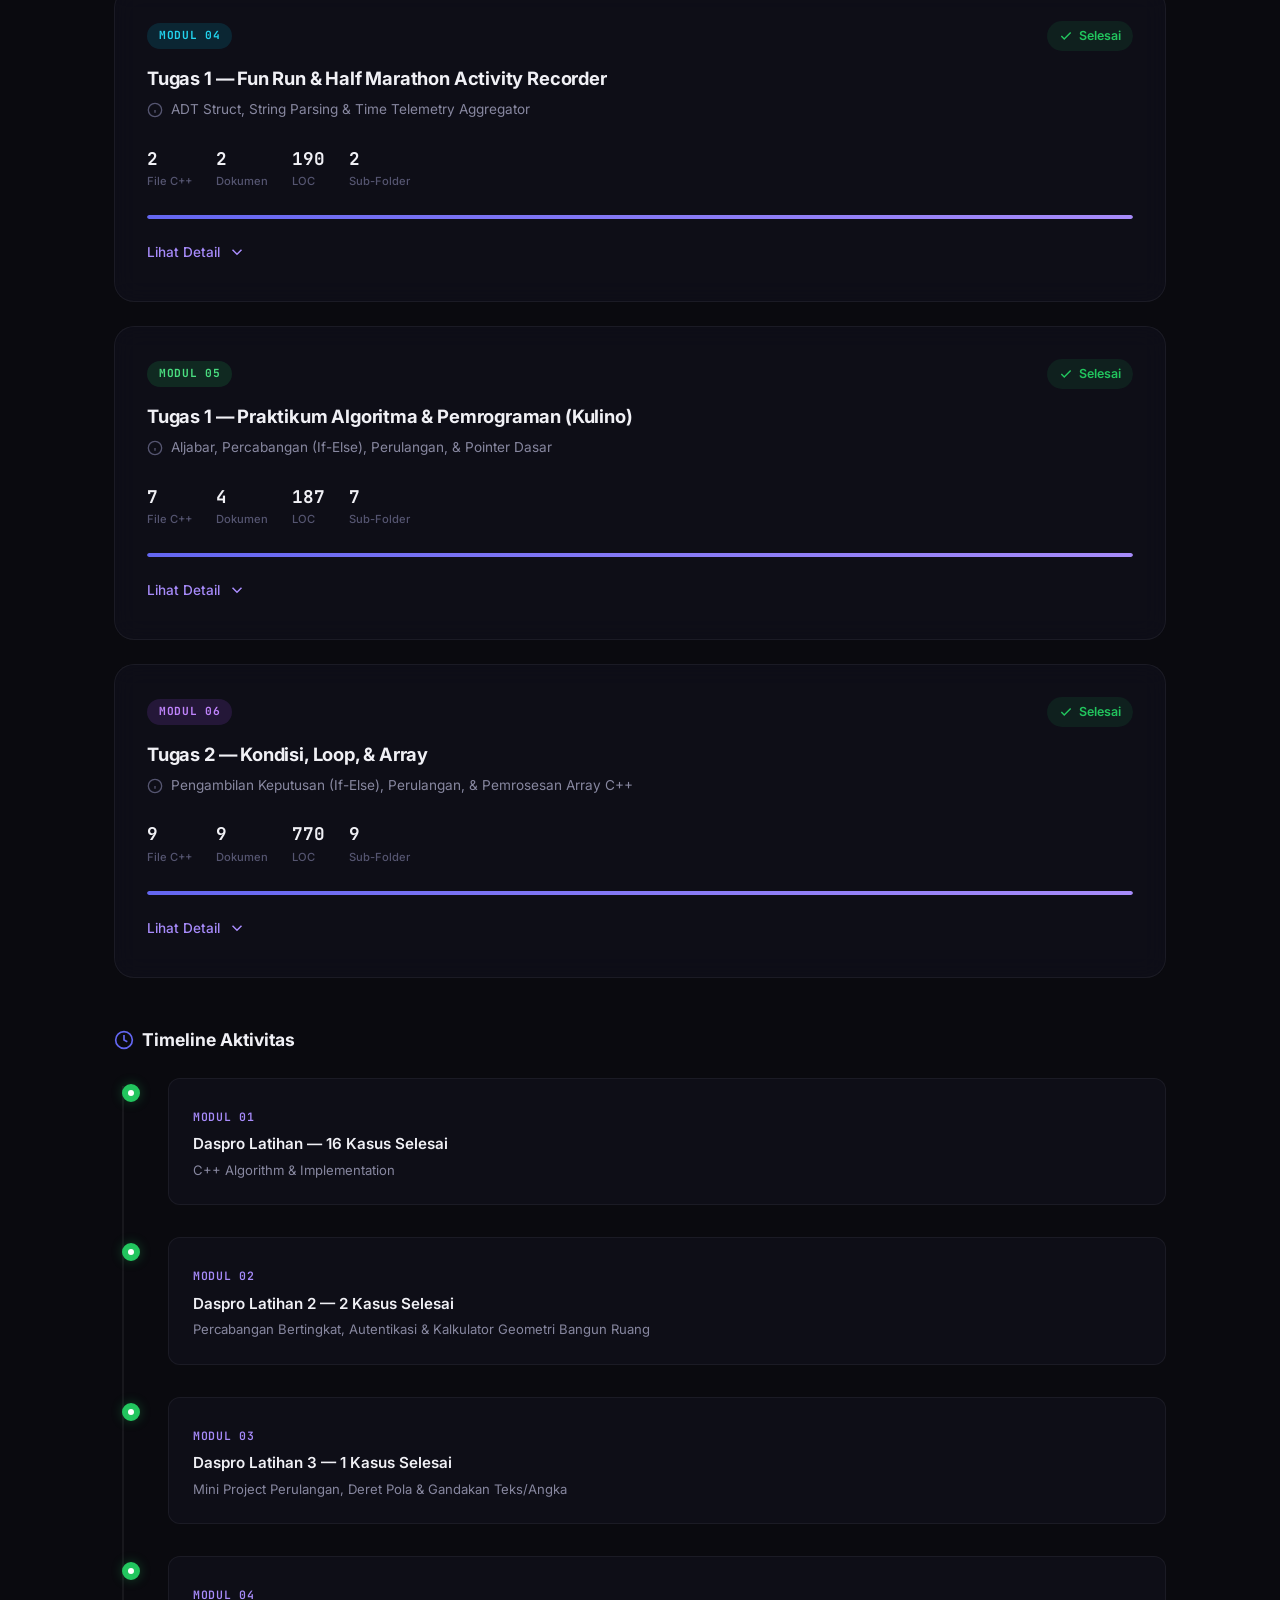
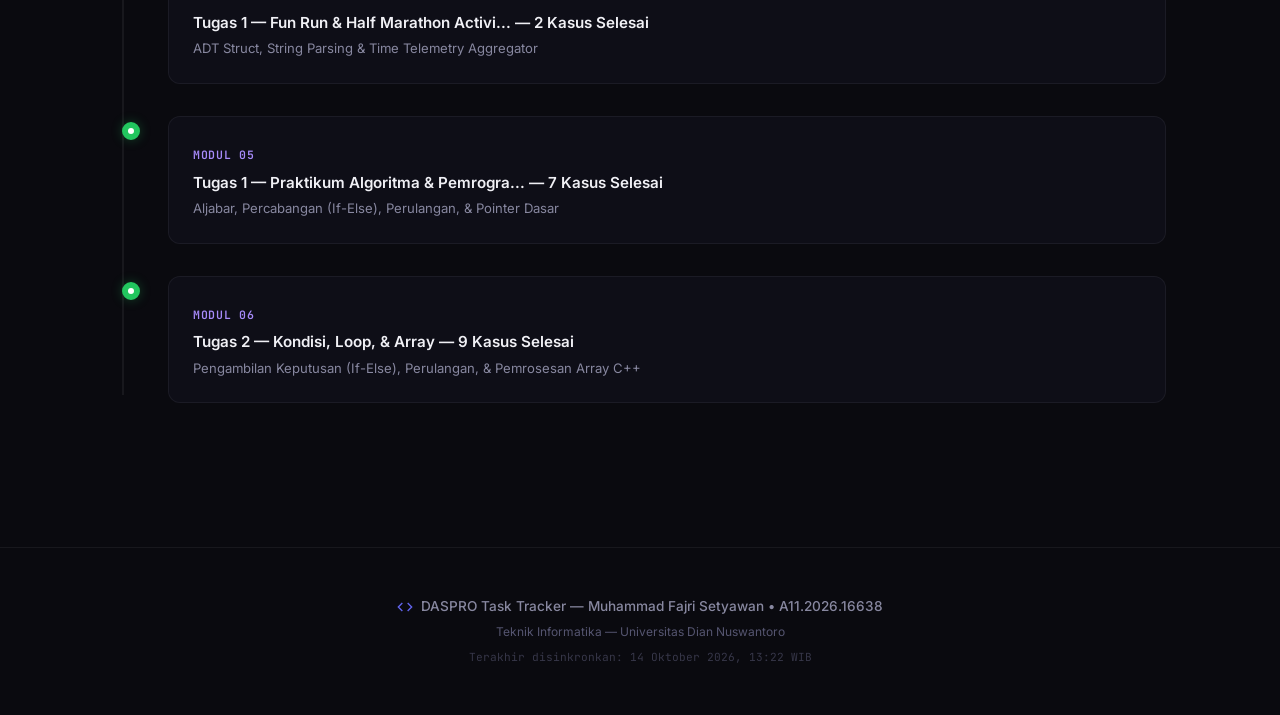
==== commit 95a38fe8: "fix: remove git conflict markers in task tracker footer and improve chip regex" ====
--- a/task-tracker/index.html
+++ b/task-tracker/index.html
@@ -775,17 +775,7 @@
                     DASPRO Task Tracker — Muhammad Fajri Setyawan • A11.2026.16638
                 </p>
                 <p class="footer-sub">Teknik Informatika — Universitas Dian Nuswantoro</p>
-<<<<<<< HEAD
-<<<<<<< HEAD
-                <p class="footer-sync">Terakhir disinkronkan: 14 Oktober 2026, 06:16 WIB</p>
-=======
-                <p class="footer-sync">Terakhir disinkronkan: 14 Oktober 2026, 06:16 WIB</p>
-=======
-                <p class="footer-sync">Terakhir disinkronkan: 14 Oktober 2026, 06:16 WIB</p>
-=======
-                <p class="footer-sync">Terakhir disinkronkan: 14 Oktober 2026, 06:16 WIB</p>
->>>>>>> f9e76f20b5df11c4c3440c174f3374bf6b0fdf19
->>>>>>> ac61cb92823da6654fbbc2083ceff030f13708b3
+                <p class="footer-sync">Terakhir disinkronkan: 14 Oktober 2026, 13:22 WIB</p>
             </div>
         </div>
     </footer>
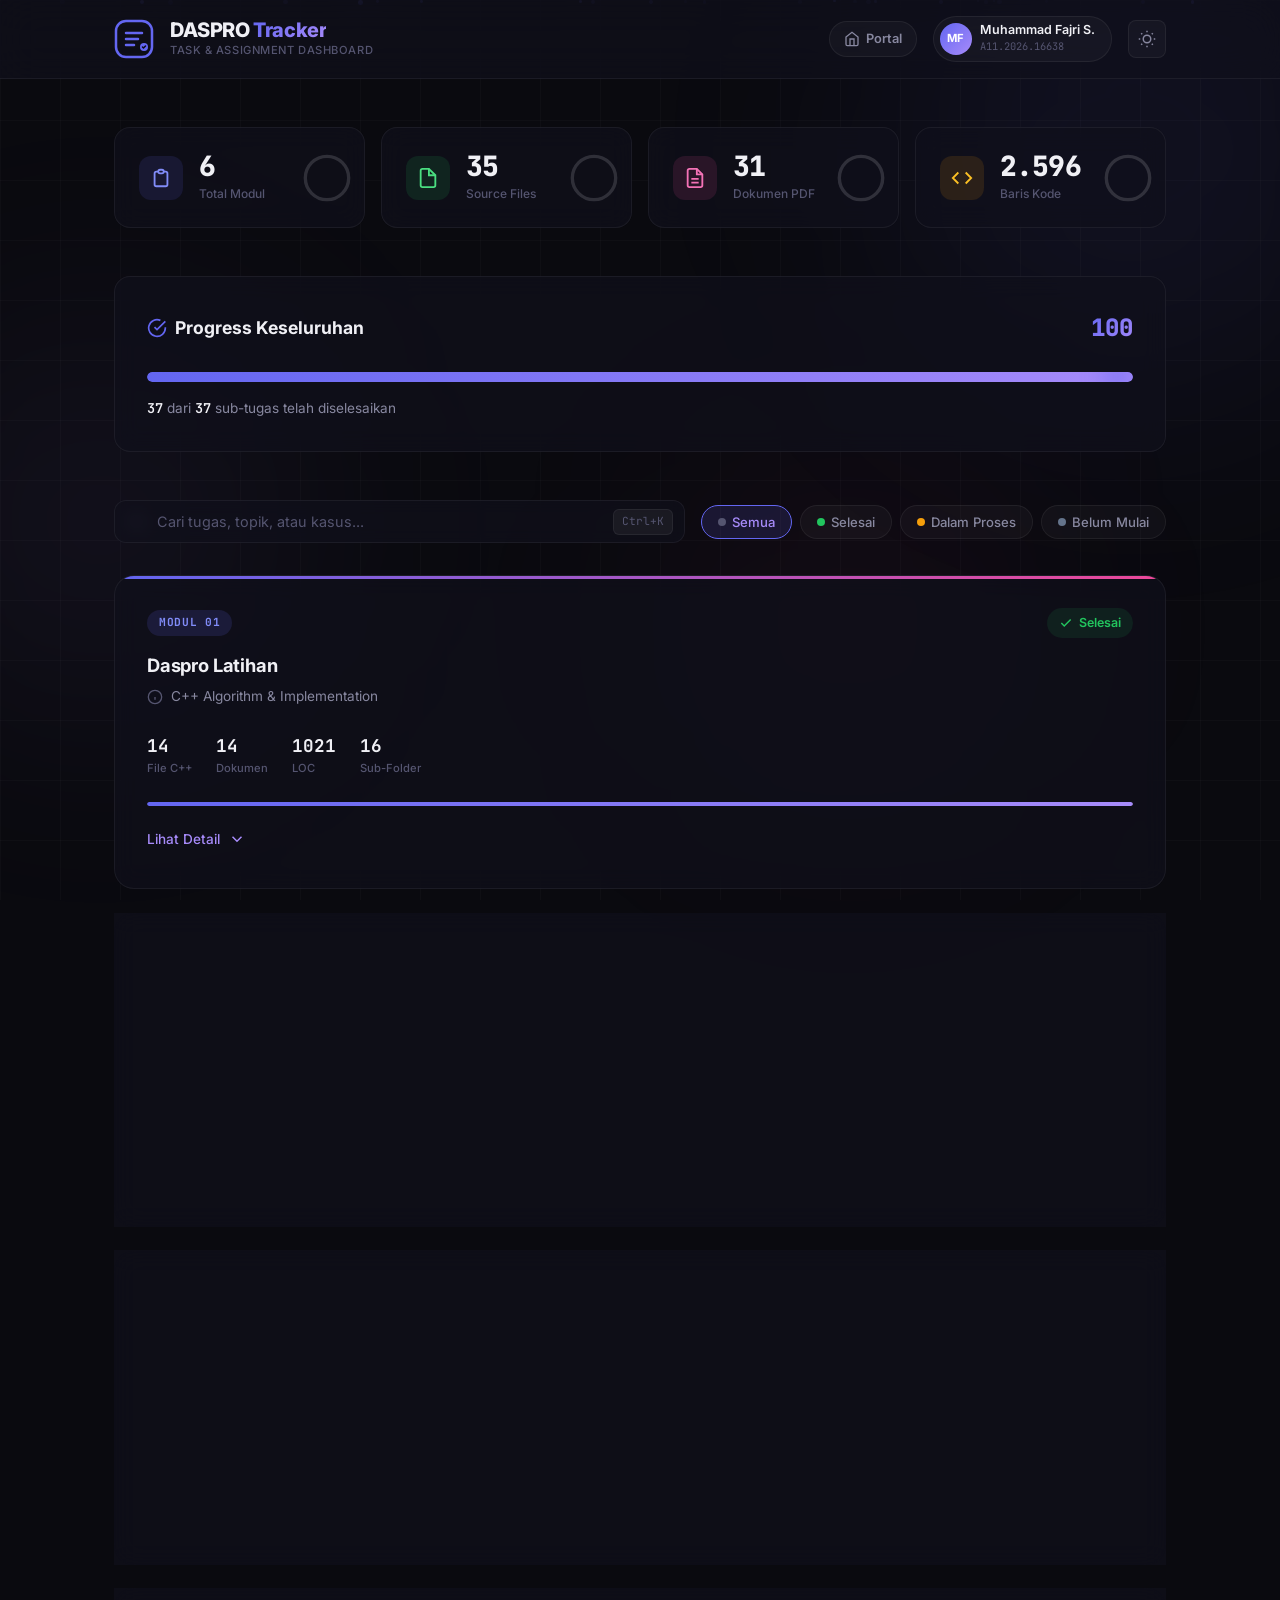
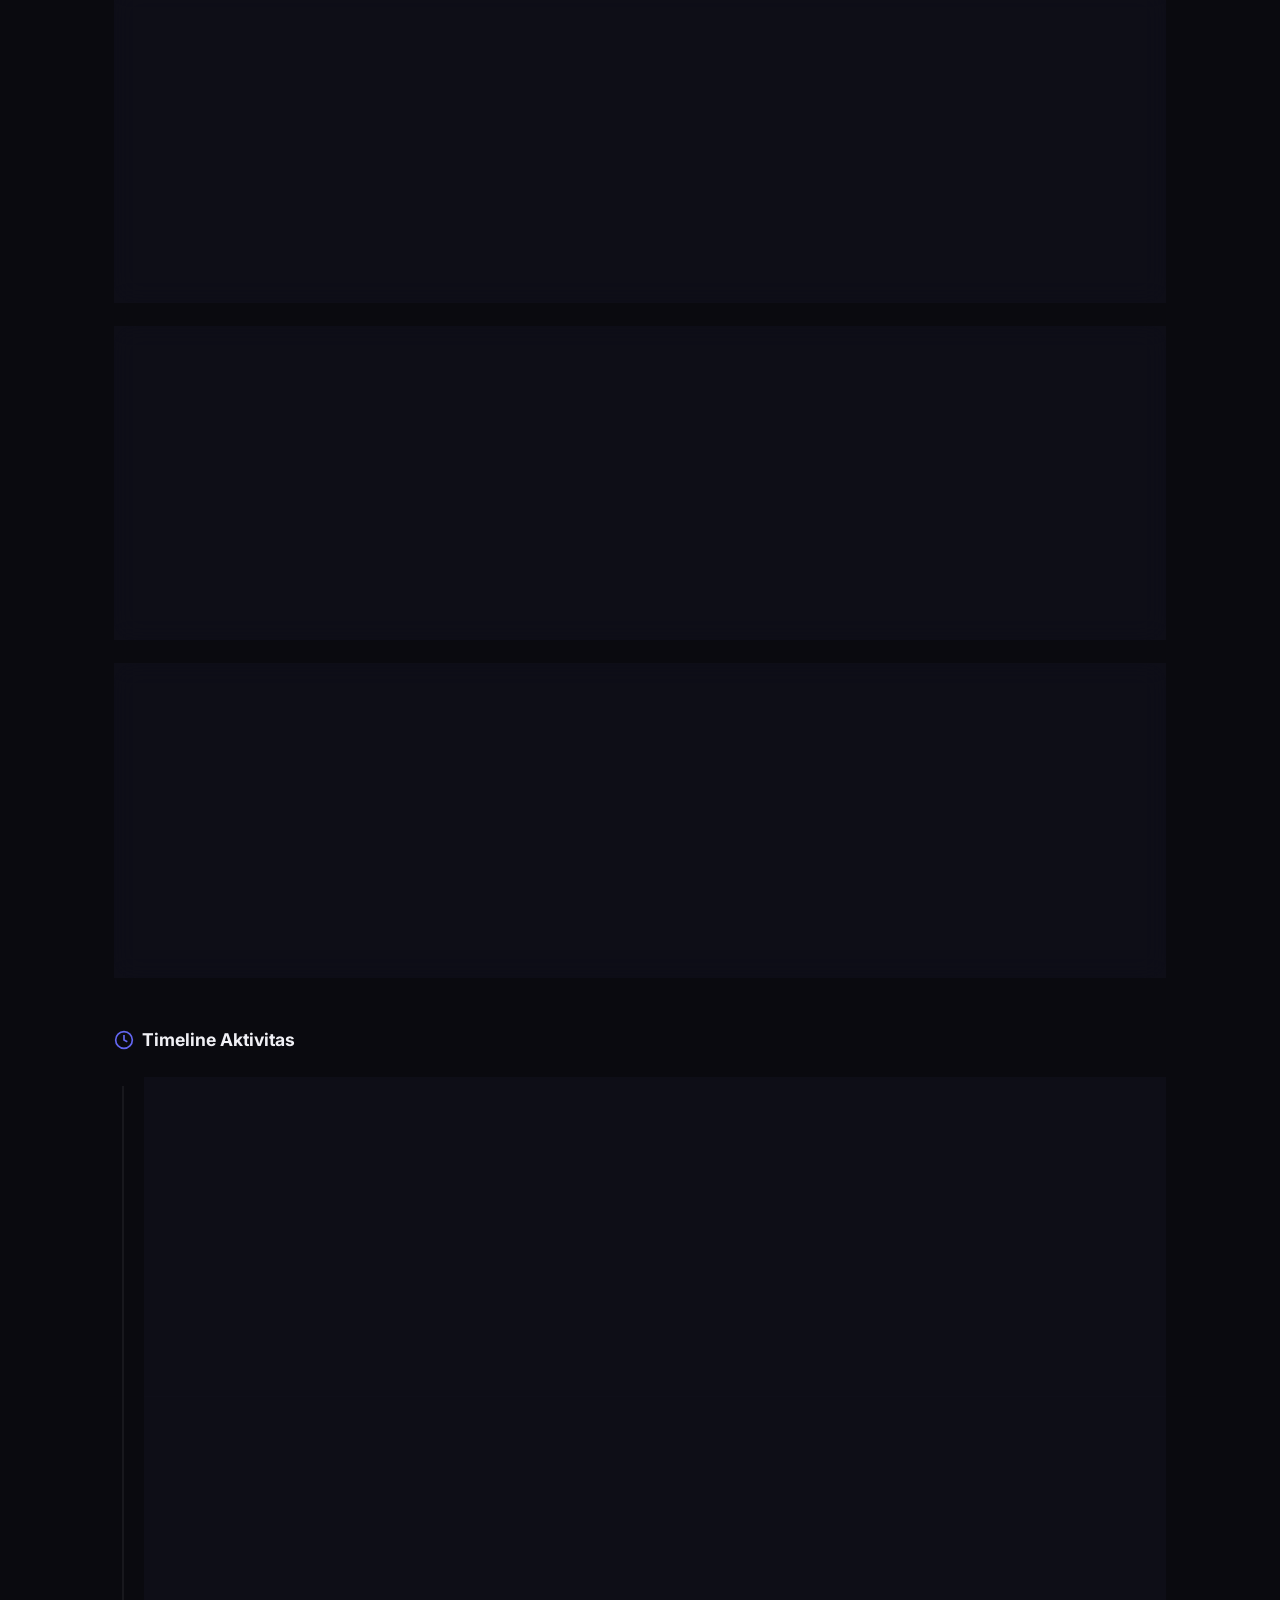
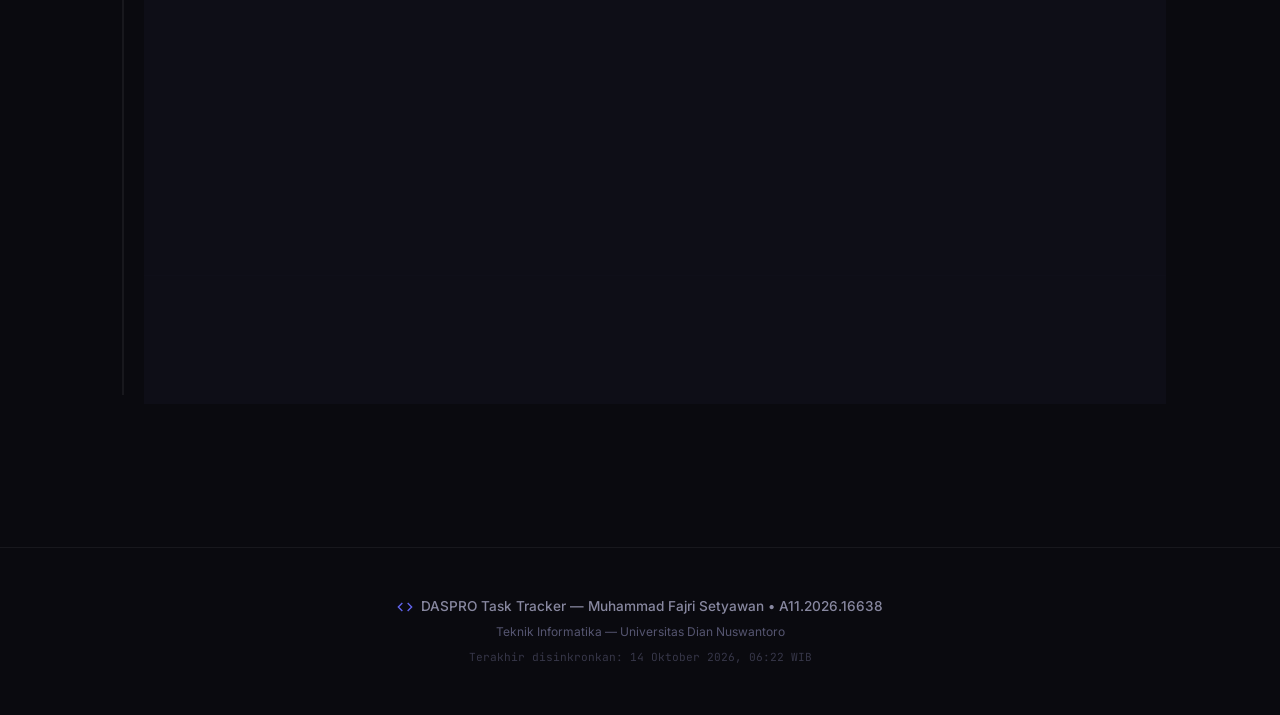
==== commit ef2dcdad: "docs(sync): auto-sync assignment catalog, task tracker, and statistics [skip ci]" ====
--- a/task-tracker/index.html
+++ b/task-tracker/index.html
@@ -775,7 +775,7 @@
                     DASPRO Task Tracker — Muhammad Fajri Setyawan • A11.2026.16638
                 </p>
                 <p class="footer-sub">Teknik Informatika — Universitas Dian Nuswantoro</p>
-                <p class="footer-sync">Terakhir disinkronkan: 14 Oktober 2026, 13:22 WIB</p>
+                <p class="footer-sync">Terakhir disinkronkan: 14 Oktober 2026, 06:22 WIB</p>
             </div>
         </div>
     </footer>
